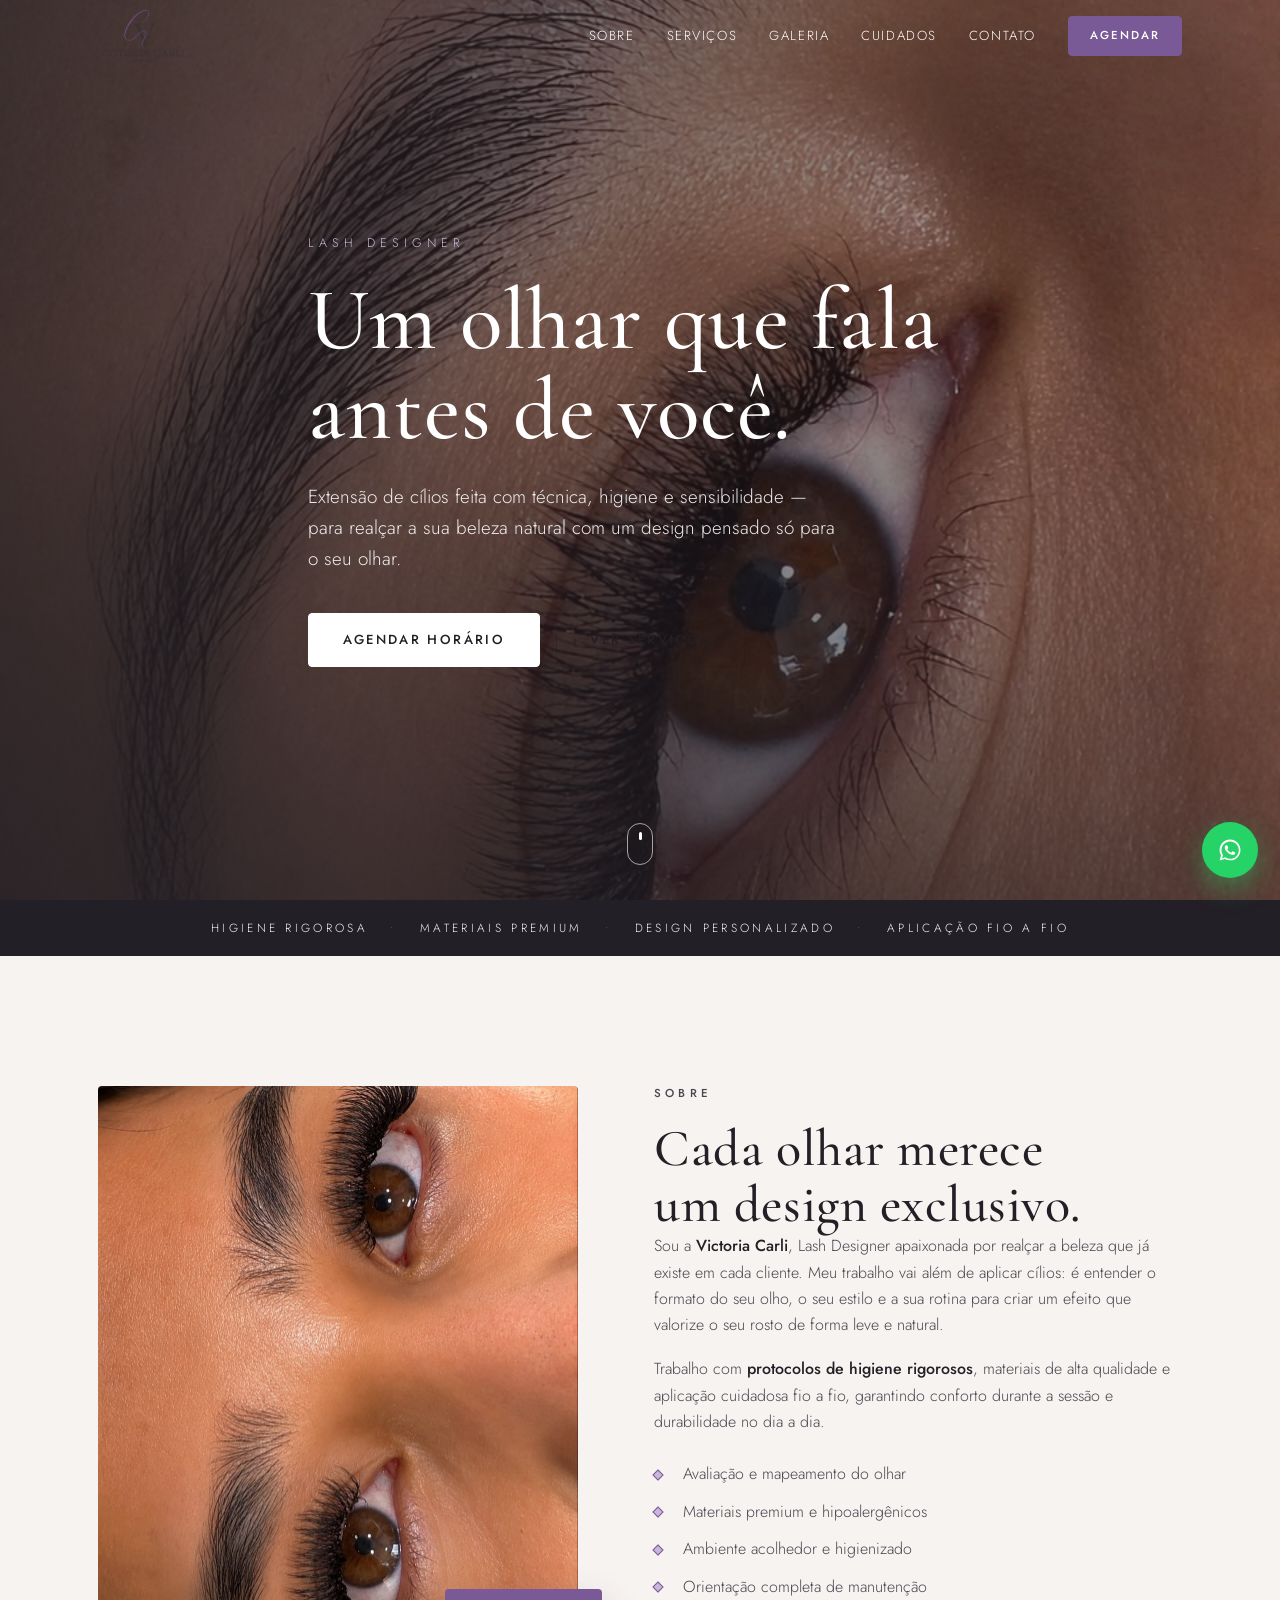
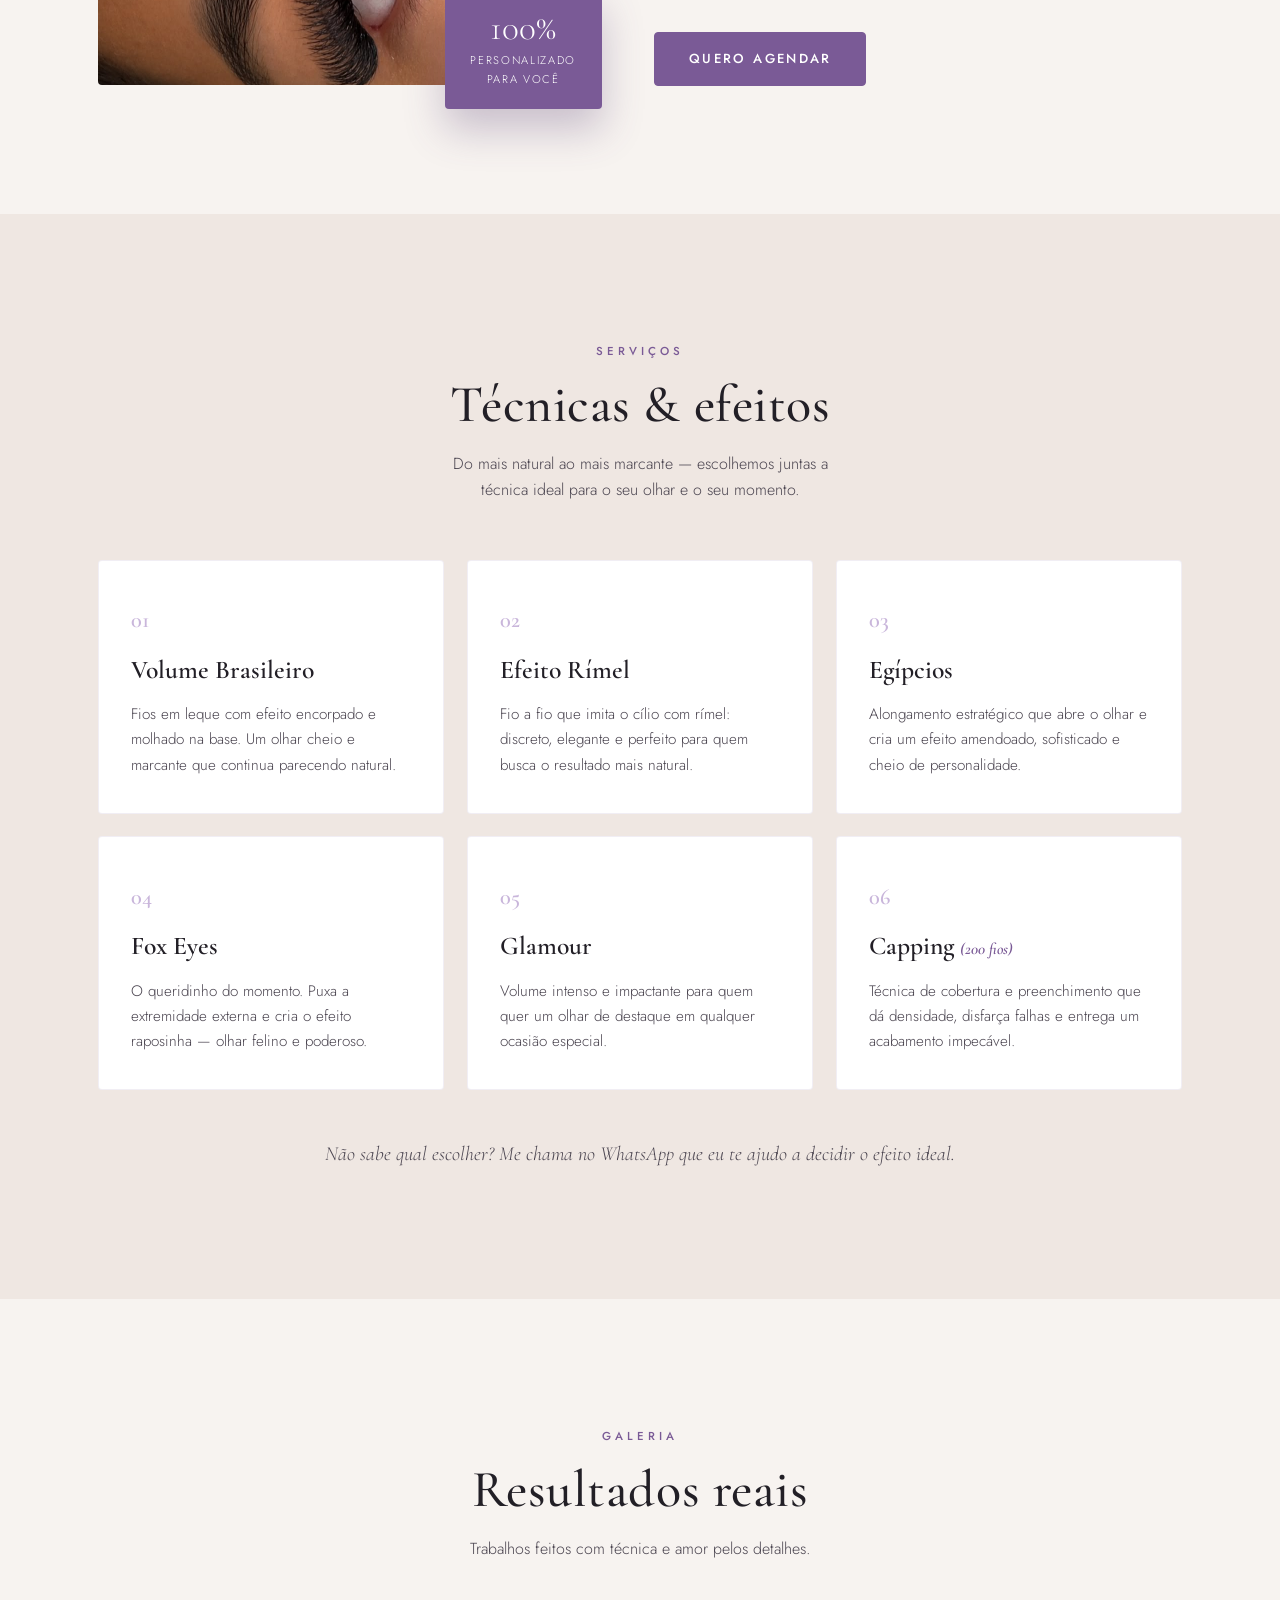
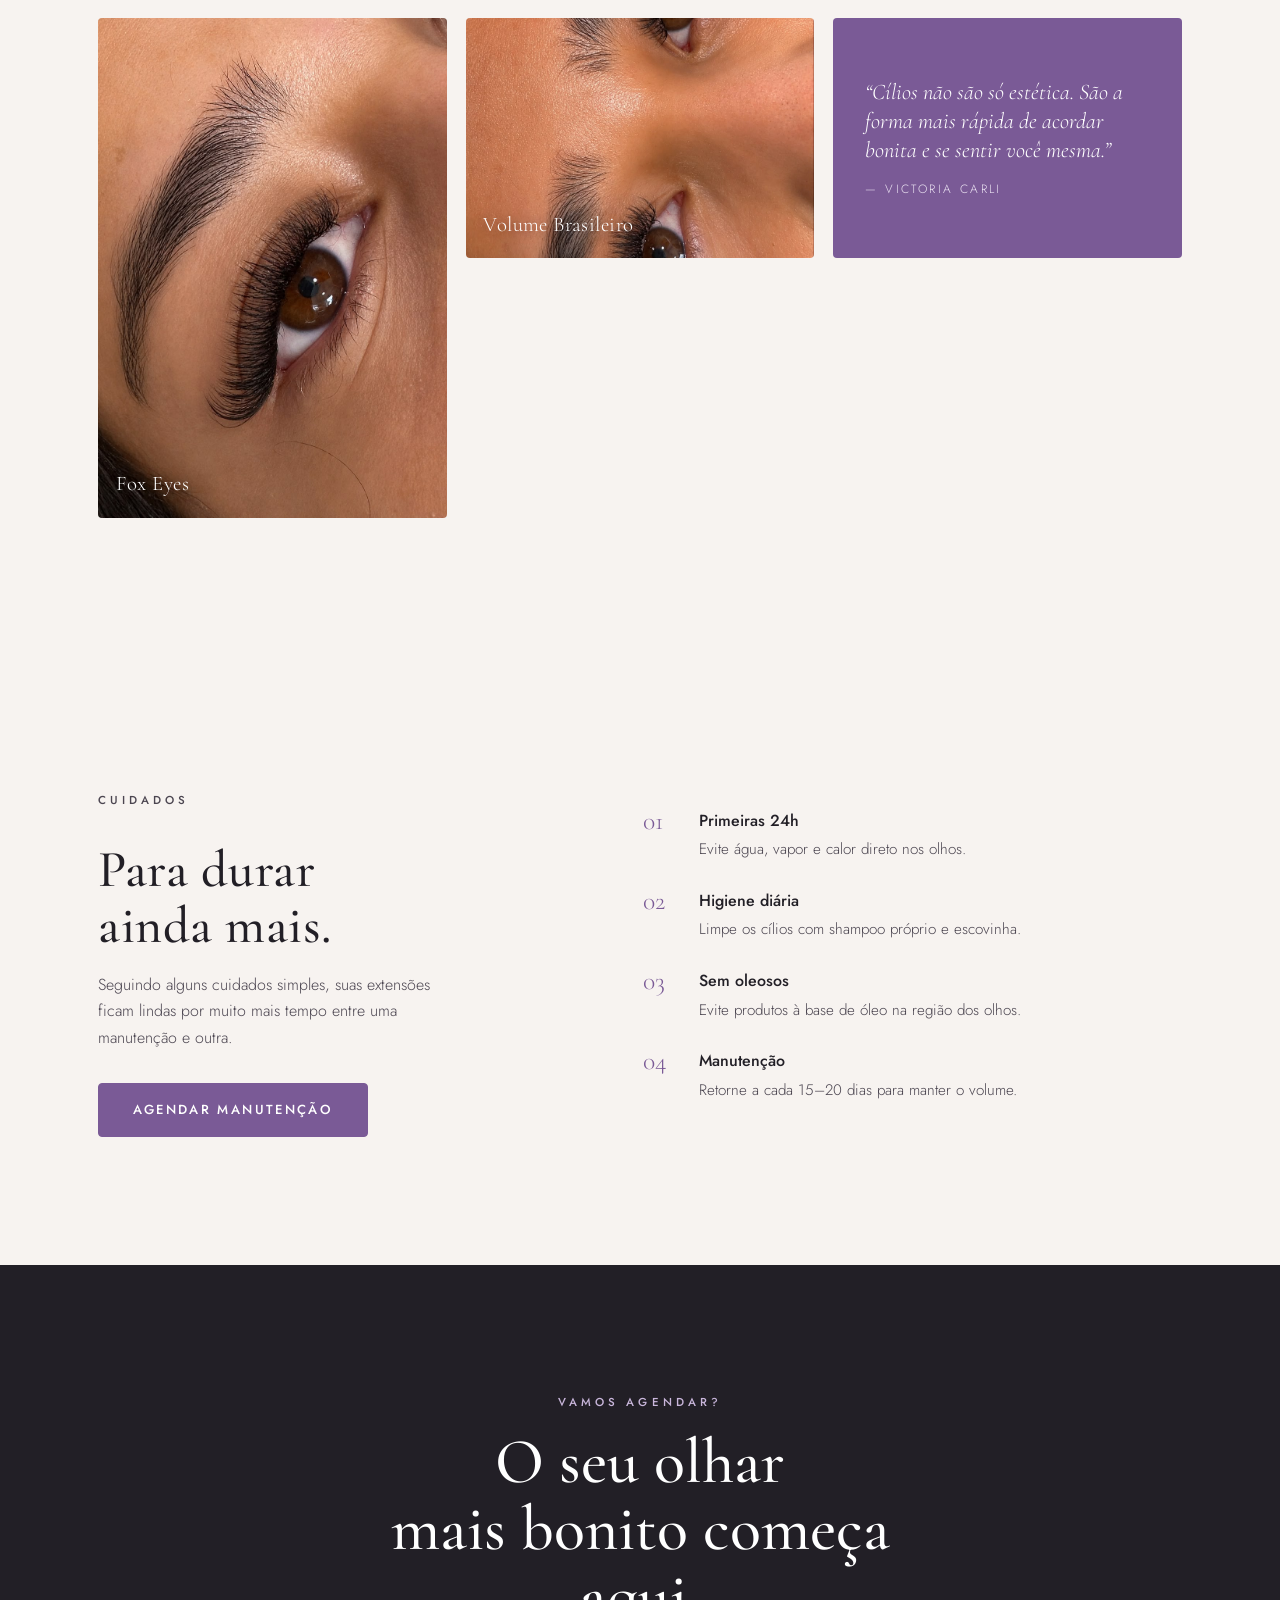
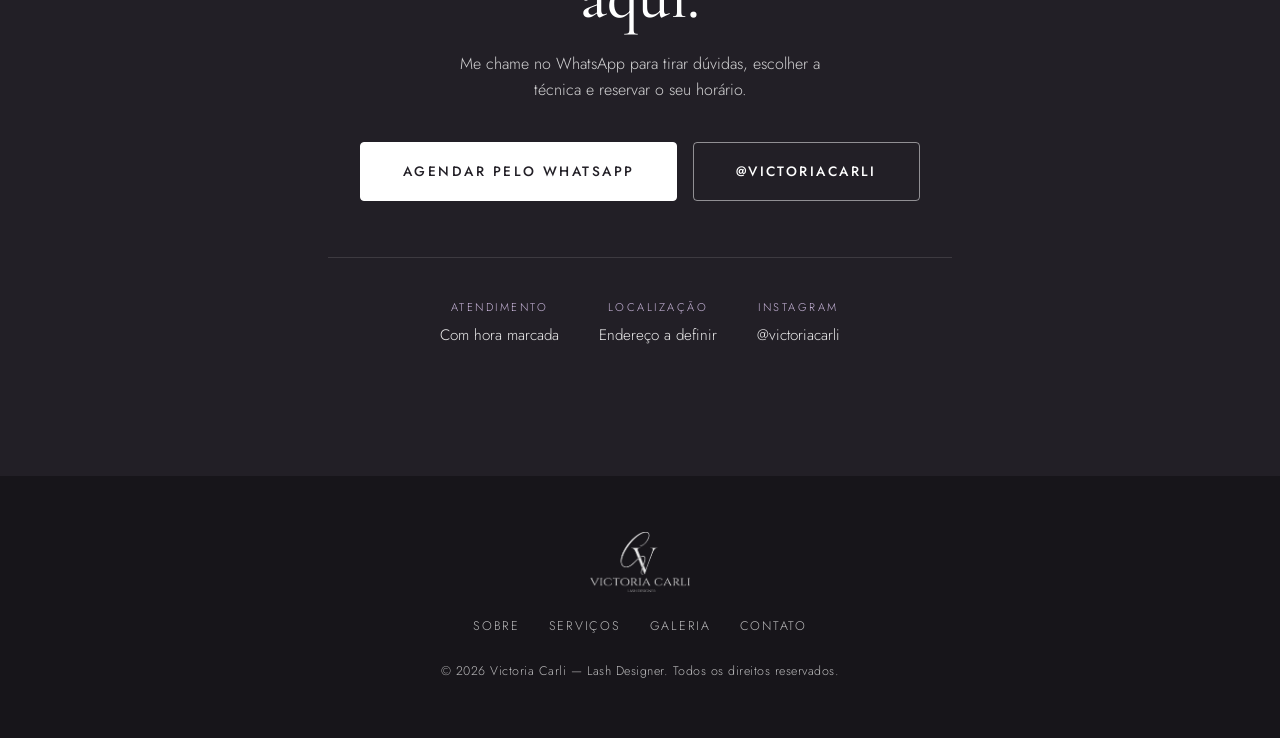
==== index.html @ a8cece6f "Adiciona número real do WhatsApp (41 99607-5073) nos CTAs Co-Authored-By: Claude Opus 4.8 <noreply@a" ====
<!DOCTYPE html>
<html lang="pt-BR">
<head>
  <meta charset="UTF-8" />
  <meta name="viewport" content="width=device-width, initial-scale=1.0" />
  <title>Victoria Carli — Lash Designer | Extensão de Cílios</title>
  <meta name="description" content="Victoria Carli — Lash Designer. Extensão de cílios com técnica, higiene e olhar sob medida: Volume Brasileiro, Efeito Rímel, Egípcios, Fox Eyes, Glamour e Capping. Agende pelo WhatsApp." />
  <meta name="theme-color" content="#221F26" />

  <!-- Open Graph -->
  <meta property="og:title" content="Victoria Carli — Lash Designer" />
  <meta property="og:description" content="Extensão de cílios com técnica e olhar sob medida. Agende seu horário." />
  <meta property="og:type" content="website" />
  <meta property="og:image" content="assets/lash-fox.jpeg" />

  <link rel="icon" type="image/png" href="assets/logo.png" />

  <!-- Fonts -->
  <link rel="preconnect" href="https://fonts.googleapis.com" />
  <link rel="preconnect" href="https://fonts.gstatic.com" crossorigin />
  <link href="https://fonts.googleapis.com/css2?family=Cormorant+Garamond:ital,wght@0,400;0,500;0,600;1,400&family=Jost:wght@300;400;500;600&display=swap" rel="stylesheet" />

  <link rel="stylesheet" href="styles.css" />
</head>
<body>

  <!-- ===== HEADER ===== -->
  <header class="site-header" id="header">
    <div class="container header__inner">
      <a href="#inicio" class="header__brand" aria-label="Victoria Carli — início">
        <img src="assets/logo.png" alt="Victoria Carli Lash Designer" class="header__logo" />
      </a>

      <nav class="nav" id="nav" aria-label="Menu principal">
        <a href="#sobre" class="nav__link">Sobre</a>
        <a href="#servicos" class="nav__link">Serviços</a>
        <a href="#galeria" class="nav__link">Galeria</a>
        <a href="#cuidados" class="nav__link">Cuidados</a>
        <a href="#contato" class="nav__link">Contato</a>
        <a href="#contato" class="btn btn--sm nav__cta">Agendar</a>
      </nav>

      <button class="nav-toggle" id="navToggle" aria-label="Abrir menu" aria-expanded="false" aria-controls="nav">
        <span></span><span></span><span></span>
      </button>
    </div>
  </header>

  <!-- ===== HERO ===== -->
  <section class="hero" id="inicio">
    <div class="hero__media">
      <img src="assets/lash-fox.jpeg" alt="Olhar com extensão de cílios efeito fox eyes" />
    </div>
    <div class="hero__overlay"></div>
    <div class="container hero__content">
      <p class="hero__eyebrow">Lash Designer</p>
      <h1 class="hero__title">Um olhar que fala<br>antes de você.</h1>
      <p class="hero__text">
        Extensão de cílios feita com técnica, higiene e sensibilidade — para realçar
        a sua beleza natural com um design pensado só para o seu olhar.
      </p>
      <div class="hero__actions">
        <a href="#contato" class="btn btn--light">Agendar horário</a>
        <a href="#servicos" class="btn btn--ghost">Ver serviços</a>
      </div>
    </div>
    <a href="#sobre" class="hero__scroll" aria-label="Rolar para baixo">
      <span></span>
    </a>
  </section>

  <!-- ===== FAIXA / SELOS ===== -->
  <div class="marquee-band">
    <div class="container marquee-band__inner">
      <span>Higiene rigorosa</span>
      <span class="dot">•</span>
      <span>Materiais premium</span>
      <span class="dot">•</span>
      <span>Design personalizado</span>
      <span class="dot">•</span>
      <span>Aplicação fio a fio</span>
    </div>
  </div>

  <!-- ===== SOBRE ===== -->
  <section class="section about" id="sobre">
    <div class="container about__grid">
      <div class="about__media reveal">
        <img src="assets/lash-brasileiro.jpeg" alt="Extensão de cílios volume brasileiro" />
        <div class="about__media-badge">
          <span class="about__media-badge-num">100%</span>
          <span class="about__media-badge-txt">personalizado<br>para você</span>
        </div>
      </div>
      <div class="about__text reveal">
        <p class="eyebrow">Sobre</p>
        <h2 class="section-title">Cada olhar merece<br>um design exclusivo.</h2>
        <p>
          Sou a <strong>Victoria Carli</strong>, Lash Designer apaixonada por realçar a beleza
          que já existe em cada cliente. Meu trabalho vai além de aplicar cílios: é entender o
          formato do seu olho, o seu estilo e a sua rotina para criar um efeito que valorize
          o seu rosto de forma leve e natural.
        </p>
        <p>
          Trabalho com <strong>protocolos de higiene rigorosos</strong>, materiais de alta
          qualidade e aplicação cuidadosa fio a fio, garantindo conforto durante a sessão e
          durabilidade no dia a dia.
        </p>
        <ul class="about__list">
          <li>Avaliação e mapeamento do olhar</li>
          <li>Materiais premium e hipoalergênicos</li>
          <li>Ambiente acolhedor e higienizado</li>
          <li>Orientação completa de manutenção</li>
        </ul>
        <a href="#contato" class="btn">Quero agendar</a>
      </div>
    </div>
  </section>

  <!-- ===== SERVIÇOS ===== -->
  <section class="section services" id="servicos">
    <div class="container">
      <div class="section-head reveal">
        <p class="eyebrow">Serviços</p>
        <h2 class="section-title">Técnicas & efeitos</h2>
        <p class="section-sub">
          Do mais natural ao mais marcante — escolhemos juntas a técnica ideal para o seu olhar
          e o seu momento.
        </p>
      </div>

      <div class="services__grid">
        <article class="service-card reveal">
          <span class="service-card__index">01</span>
          <h3>Volume Brasileiro</h3>
          <p>Fios em leque com efeito encorpado e molhado na base. Um olhar cheio e marcante que continua parecendo natural.</p>
        </article>

        <article class="service-card reveal">
          <span class="service-card__index">02</span>
          <h3>Efeito Rímel</h3>
          <p>Fio a fio que imita o cílio com rímel: discreto, elegante e perfeito para quem busca o resultado mais natural.</p>
        </article>

        <article class="service-card reveal">
          <span class="service-card__index">03</span>
          <h3>Egípcios</h3>
          <p>Alongamento estratégico que abre o olhar e cria um efeito amendoado, sofisticado e cheio de personalidade.</p>
        </article>

        <article class="service-card reveal">
          <span class="service-card__index">04</span>
          <h3>Fox Eyes</h3>
          <p>O queridinho do momento. Puxa a extremidade externa e cria o efeito raposinha — olhar felino e poderoso.</p>
        </article>

        <article class="service-card reveal">
          <span class="service-card__index">05</span>
          <h3>Glamour</h3>
          <p>Volume intenso e impactante para quem quer um olhar de destaque em qualquer ocasião especial.</p>
        </article>

        <article class="service-card reveal">
          <span class="service-card__index">06</span>
          <h3>Capping <em>(200 fios)</em></h3>
          <p>Técnica de cobertura e preenchimento que dá densidade, disfarça falhas e entrega um acabamento impecável.</p>
        </article>
      </div>

      <p class="services__note reveal">
        Não sabe qual escolher? Me chama no WhatsApp que eu te ajudo a decidir o efeito ideal.
      </p>
    </div>
  </section>

  <!-- ===== GALERIA ===== -->
  <section class="section gallery" id="galeria">
    <div class="container">
      <div class="section-head reveal">
        <p class="eyebrow">Galeria</p>
        <h2 class="section-title">Resultados reais</h2>
        <p class="section-sub">Trabalhos feitos com técnica e amor pelos detalhes.</p>
      </div>

      <div class="gallery__grid">
        <figure class="gallery__item gallery__item--tall reveal">
          <img src="assets/lash-fox.jpeg" alt="Extensão de cílios efeito fox eyes" loading="lazy" />
          <figcaption>Fox Eyes</figcaption>
        </figure>
        <figure class="gallery__item reveal">
          <img src="assets/lash-brasileiro.jpeg" alt="Extensão de cílios volume brasileiro" loading="lazy" />
          <figcaption>Volume Brasileiro</figcaption>
        </figure>
        <figure class="gallery__item gallery__item--quote reveal">
          <blockquote>
            <p>“Cílios não são só estética. São a forma mais rápida de acordar bonita e se sentir você mesma.”</p>
            <cite>— Victoria Carli</cite>
          </blockquote>
        </figure>
      </div>
    </div>
  </section>

  <!-- ===== CUIDADOS ===== -->
  <section class="section care" id="cuidados">
    <div class="container care__grid">
      <div class="care__text reveal">
        <p class="eyebrow">Cuidados</p>
        <h2 class="section-title">Para durar<br>ainda mais.</h2>
        <p>Seguindo alguns cuidados simples, suas extensões ficam lindas por muito mais tempo entre uma manutenção e outra.</p>
        <a href="#contato" class="btn">Agendar manutenção</a>
      </div>
      <ul class="care__list reveal">
        <li><span>01</span><div><strong>Primeiras 24h</strong><p>Evite água, vapor e calor direto nos olhos.</p></div></li>
        <li><span>02</span><div><strong>Higiene diária</strong><p>Limpe os cílios com shampoo próprio e escovinha.</p></div></li>
        <li><span>03</span><div><strong>Sem oleosos</strong><p>Evite produtos à base de óleo na região dos olhos.</p></div></li>
        <li><span>04</span><div><strong>Manutenção</strong><p>Retorne a cada 15–20 dias para manter o volume.</p></div></li>
      </ul>
    </div>
  </section>

  <!-- ===== CTA / CONTATO ===== -->
  <section class="section cta" id="contato">
    <div class="container cta__inner reveal">
      <p class="eyebrow eyebrow--light">Vamos agendar?</p>
      <h2 class="cta__title">O seu olhar<br>mais bonito começa aqui.</h2>
      <p class="cta__text">
        Me chame no WhatsApp para tirar dúvidas, escolher a técnica e reservar o seu horário.
      </p>

      <div class="cta__actions">
        <!-- WhatsApp: 41 99607-5073 -->
        <a href="https://wa.me/5541996075073?text=Ol%C3%A1%20Victoria!%20Gostaria%20de%20agendar%20um%20hor%C3%A1rio%20de%20cílios." class="btn btn--light btn--lg" target="_blank" rel="noopener">
          Agendar pelo WhatsApp
        </a>
        <!-- TODO: substituir pelo @ real do Instagram -->
        <a href="https://instagram.com/victoriacarli" class="btn btn--ghost-light btn--lg" target="_blank" rel="noopener">
          @victoriacarli
        </a>
      </div>

      <div class="cta__info">
        <div><span>Atendimento</span><p>Com hora marcada</p></div>
        <div><span>Localização</span><p>Endereço a definir</p></div>
        <div><span>Instagram</span><p>@victoriacarli</p></div>
      </div>
    </div>
  </section>

  <!-- ===== FOOTER ===== -->
  <footer class="footer">
    <div class="container footer__inner">
      <img src="assets/logo.png" alt="Victoria Carli Lash Designer" class="footer__logo" />
      <nav class="footer__nav" aria-label="Rodapé">
        <a href="#sobre">Sobre</a>
        <a href="#servicos">Serviços</a>
        <a href="#galeria">Galeria</a>
        <a href="#contato">Contato</a>
      </nav>
      <p class="footer__copy">© <span id="year"></span> Victoria Carli — Lash Designer. Todos os direitos reservados.</p>
    </div>
  </footer>

  <!-- ===== WHATSAPP FLUTUANTE ===== -->
  <!-- WhatsApp: 41 99607-5073 -->
  <a href="https://wa.me/5541996075073?text=Ol%C3%A1%20Victoria!%20Gostaria%20de%20agendar%20um%20hor%C3%A1rio%20de%20cílios." class="wa-float" target="_blank" rel="noopener" aria-label="Falar no WhatsApp">
    <svg viewBox="0 0 32 32" width="26" height="26" aria-hidden="true" fill="currentColor">
      <path d="M16.04 3.2c-7.1 0-12.86 5.76-12.86 12.86 0 2.27.6 4.48 1.73 6.43L3.2 28.8l6.5-1.7a12.8 12.8 0 0 0 6.33 1.62h.01c7.1 0 12.86-5.76 12.86-12.86S23.14 3.2 16.04 3.2Zm0 23.5h-.01a10.6 10.6 0 0 1-5.4-1.48l-.39-.23-3.86 1.01 1.03-3.76-.25-.4a10.6 10.6 0 0 1-1.63-5.65c0-5.87 4.78-10.65 10.66-10.65 2.85 0 5.52 1.11 7.53 3.12a10.57 10.57 0 0 1 3.12 7.54c0 5.87-4.78 10.65-10.66 10.65Zm5.84-7.98c-.32-.16-1.9-.94-2.19-1.05-.29-.11-.5-.16-.72.16-.21.32-.82 1.05-1.01 1.26-.19.21-.37.24-.69.08-.32-.16-1.35-.5-2.57-1.59-.95-.85-1.59-1.89-1.78-2.21-.19-.32-.02-.5.14-.66.14-.14.32-.37.48-.56.16-.19.21-.32.32-.53.11-.21.05-.4-.03-.56-.08-.16-.72-1.74-.99-2.38-.26-.62-.52-.54-.72-.55l-.61-.01c-.21 0-.56.08-.85.4-.29.32-1.11 1.09-1.11 2.66 0 1.57 1.14 3.08 1.3 3.29.16.21 2.25 3.43 5.45 4.81.76.33 1.35.52 1.82.67.76.24 1.46.21 2.01.13.61-.09 1.9-.78 2.17-1.53.27-.75.27-1.4.19-1.53-.08-.13-.29-.21-.61-.37Z"/>
    </svg>
  </a>

  <script src="script.js"></script>
</body>
</html>
---- styles.css ----
/* ===================================================================
   Victoria Carli — Lash Designer
   Paleta e tipografia inspiradas na logo (roxo/lilás + carvão + cream)
   =================================================================== */

:root {
  --cream:       #F7F3F0;
  --cream-2:     #EFE7E2;
  --ink:         #221F26;
  --ink-soft:    #4B4550;
  --purple:      #7A5A96;
  --purple-deep: #5E4478;
  --lilac:       #C9B6DB;
  --lilac-soft:  #EBE2F2;
  --white:       #FFFFFF;

  --font-serif: "Cormorant Garamond", Georgia, "Times New Roman", serif;
  --font-sans:  "Jost", "Segoe UI", system-ui, sans-serif;

  --container: 1180px;
  --radius: 4px;
  --ease: cubic-bezier(0.4, 0, 0.2, 1);
}

/* ---------- Reset ---------- */
*, *::before, *::after { box-sizing: border-box; margin: 0; padding: 0; }
html { scroll-behavior: smooth; -webkit-text-size-adjust: 100%; }
body {
  font-family: var(--font-sans);
  font-weight: 300;
  color: var(--ink);
  background: var(--cream);
  line-height: 1.65;
  overflow-x: hidden;
}
img { max-width: 100%; display: block; }
a { color: inherit; text-decoration: none; }
ul { list-style: none; }

.container {
  width: 100%;
  max-width: var(--container);
  margin: 0 auto;
  padding: 0 clamp(1.25rem, 5vw, 3rem);
}

/* ---------- Tipografia utilitária ---------- */
.eyebrow {
  font-size: 0.72rem;
  letter-spacing: 0.35em;
  text-transform: uppercase;
  color: var(--purple);
  font-weight: 500;
  margin-bottom: 1rem;
}
.eyebrow--light { color: var(--lilac); }

.section-title {
  font-family: var(--font-serif);
  font-weight: 500;
  font-size: clamp(2rem, 5vw, 3.25rem);
  line-height: 1.08;
  letter-spacing: 0.01em;
  color: var(--ink);
}
.section-sub {
  margin-top: 1.1rem;
  max-width: 46ch;
  color: var(--ink-soft);
}

.section { padding: clamp(4.5rem, 10vw, 8rem) 0; }

.section-head { max-width: 640px; margin: 0 auto 3.5rem; text-align: center; }
.section-head .section-sub { margin-left: auto; margin-right: auto; }

/* ---------- Botões ---------- */
.btn {
  display: inline-flex;
  align-items: center;
  justify-content: center;
  gap: 0.5rem;
  font-family: var(--font-sans);
  font-weight: 500;
  font-size: 0.82rem;
  letter-spacing: 0.18em;
  text-transform: uppercase;
  padding: 0.95rem 2.1rem;
  border: 1px solid var(--purple);
  background: var(--purple);
  color: var(--white);
  border-radius: var(--radius);
  cursor: pointer;
  transition: all 0.35s var(--ease);
}
.btn:hover { background: var(--purple-deep); border-color: var(--purple-deep); transform: translateY(-2px); }
.btn--sm { padding: 0.6rem 1.3rem; font-size: 0.72rem; }
.btn--lg { padding: 1.1rem 2.6rem; font-size: 0.85rem; }

.btn--ghost {
  background: transparent;
  color: var(--ink);
  border-color: rgba(34,31,38,0.35);
}
.btn--ghost:hover { background: var(--ink); color: var(--white); border-color: var(--ink); }

.btn--light { background: var(--white); color: var(--ink); border-color: var(--white); }
.btn--light:hover { background: var(--lilac-soft); border-color: var(--lilac-soft); color: var(--purple-deep); }

.btn--ghost-light {
  background: transparent;
  color: var(--white);
  border-color: rgba(255,255,255,0.5);
}
.btn--ghost-light:hover { background: rgba(255,255,255,0.12); border-color: var(--white); }

/* ===================================================================
   HEADER
   =================================================================== */
.site-header {
  position: fixed;
  top: 0; left: 0; right: 0;
  z-index: 100;
  transition: background 0.4s var(--ease), box-shadow 0.4s var(--ease), padding 0.4s var(--ease);
  padding: 0.6rem 0;
}
.site-header.scrolled {
  background: rgba(247,243,240,0.92);
  backdrop-filter: blur(10px);
  box-shadow: 0 1px 0 rgba(34,31,38,0.06);
}
.header__inner { display: flex; align-items: center; justify-content: space-between; }
.header__logo { height: 52px; width: auto; transition: height 0.4s var(--ease); }
.site-header.scrolled .header__logo { height: 44px; }

.nav { display: flex; align-items: center; gap: 2rem; }
.nav__link {
  font-size: 0.82rem;
  letter-spacing: 0.12em;
  text-transform: uppercase;
  color: var(--ink);
  position: relative;
  padding: 0.2rem 0;
  transition: color 0.3s var(--ease);
}
.nav__link::after {
  content: "";
  position: absolute;
  left: 0; bottom: -2px;
  width: 0; height: 1px;
  background: var(--purple);
  transition: width 0.35s var(--ease);
}
.nav__link:hover { color: var(--purple); }
.nav__link:hover::after { width: 100%; }
.nav__cta { color: var(--white); }
.nav__cta:hover { color: var(--white); }

/* Hero claro: header sobre imagem escura */
.site-header:not(.scrolled) .nav__link { color: var(--white); }
.site-header:not(.scrolled) .nav__link:hover { color: var(--lilac); }
.site-header:not(.scrolled) .nav-toggle span { background: var(--white); }

.nav-toggle {
  display: none;
  flex-direction: column;
  gap: 5px;
  background: none; border: none;
  cursor: pointer;
  padding: 6px;
  z-index: 110;
}
.nav-toggle span {
  width: 26px; height: 2px;
  background: var(--ink);
  transition: all 0.3s var(--ease);
}

/* ===================================================================
   HERO
   =================================================================== */
.hero {
  position: relative;
  min-height: 100vh;
  min-height: 100svh;
  display: flex;
  align-items: center;
  color: var(--white);
}
.hero__media { position: absolute; inset: 0; z-index: -2; }
.hero__media img { width: 100%; height: 100%; object-fit: cover; object-position: 60% 40%; }
.hero__overlay {
  position: absolute; inset: 0; z-index: -1;
  background:
    linear-gradient(90deg, rgba(34,31,38,0.78) 0%, rgba(34,31,38,0.45) 45%, rgba(34,31,38,0.15) 100%),
    linear-gradient(180deg, rgba(34,31,38,0.35) 0%, rgba(34,31,38,0.1) 40%, rgba(34,31,38,0.55) 100%);
}
.hero__content { position: relative; padding-top: 6rem; padding-bottom: 6rem; max-width: 760px; }
.hero__eyebrow {
  font-size: 0.78rem;
  letter-spacing: 0.4em;
  text-transform: uppercase;
  color: var(--lilac);
  margin-bottom: 1.4rem;
}
.hero__title {
  font-family: var(--font-serif);
  font-weight: 500;
  font-size: clamp(2.8rem, 8vw, 5.5rem);
  line-height: 1.02;
  letter-spacing: 0.01em;
  margin-bottom: 1.6rem;
}
.hero__text {
  font-size: clamp(1rem, 2vw, 1.18rem);
  font-weight: 300;
  max-width: 48ch;
  color: rgba(255,255,255,0.9);
  margin-bottom: 2.4rem;
}
.hero__actions { display: flex; flex-wrap: wrap; gap: 1rem; }

.hero__scroll {
  position: absolute;
  bottom: 2.2rem; left: 50%;
  transform: translateX(-50%);
  width: 26px; height: 42px;
  border: 1px solid rgba(255,255,255,0.6);
  border-radius: 14px;
}
.hero__scroll span {
  position: absolute;
  top: 8px; left: 50%;
  width: 3px; height: 8px;
  margin-left: -1.5px;
  background: var(--white);
  border-radius: 2px;
  animation: scrolldot 1.8s var(--ease) infinite;
}
@keyframes scrolldot { 0% { opacity: 0; transform: translateY(0); } 40% { opacity: 1; } 100% { opacity: 0; transform: translateY(14px); } }

/* ===================================================================
   FAIXA / MARQUEE
   =================================================================== */
.marquee-band { background: var(--ink); color: var(--cream); padding: 1.15rem 0; }
.marquee-band__inner {
  display: flex;
  align-items: center;
  justify-content: center;
  gap: 1.4rem;
  flex-wrap: wrap;
  font-size: 0.74rem;
  letter-spacing: 0.28em;
  text-transform: uppercase;
  text-align: center;
}
.marquee-band .dot { color: var(--purple); }

/* ===================================================================
   SOBRE
   =================================================================== */
.about__grid {
  display: grid;
  grid-template-columns: 1fr 1.1fr;
  gap: clamp(2rem, 6vw, 5rem);
  align-items: center;
}
.about__media { position: relative; }
.about__media img {
  width: 100%;
  aspect-ratio: 4 / 5;
  object-fit: cover;
  border-radius: var(--radius);
}
.about__media-badge {
  position: absolute;
  bottom: -1.5rem; right: -1.5rem;
  background: var(--purple);
  color: var(--white);
  padding: 1.3rem 1.6rem;
  border-radius: var(--radius);
  text-align: center;
  box-shadow: 0 20px 40px rgba(94,68,120,0.3);
}
.about__media-badge-num { display: block; font-family: var(--font-serif); font-size: 2.2rem; line-height: 1; }
.about__media-badge-txt { display: block; font-size: 0.7rem; letter-spacing: 0.15em; text-transform: uppercase; margin-top: 0.4rem; }

.about__text p { color: var(--ink-soft); margin-bottom: 1.1rem; }
.about__text strong { color: var(--ink); font-weight: 500; }
.about__list { margin: 1.6rem 0 2rem; display: grid; gap: 0.7rem; }
.about__list li {
  position: relative;
  padding-left: 1.8rem;
  color: var(--ink-soft);
}
.about__list li::before {
  content: "";
  position: absolute;
  left: 0; top: 0.6em;
  width: 8px; height: 8px;
  background: var(--lilac);
  border: 1px solid var(--purple);
  transform: rotate(45deg);
}

/* ===================================================================
   SERVIÇOS
   =================================================================== */
.services { background: var(--cream-2); }
.services__grid {
  display: grid;
  grid-template-columns: repeat(3, 1fr);
  gap: 1.4rem;
}
.service-card {
  background: var(--white);
  padding: 2.6rem 2rem 2.2rem;
  border-radius: var(--radius);
  border: 1px solid rgba(122,90,150,0.1);
  transition: transform 0.4s var(--ease), box-shadow 0.4s var(--ease), border-color 0.4s var(--ease);
  position: relative;
  overflow: hidden;
}
.service-card::before {
  content: "";
  position: absolute;
  top: 0; left: 0;
  width: 100%; height: 3px;
  background: linear-gradient(90deg, var(--purple), var(--lilac));
  transform: scaleX(0);
  transform-origin: left;
  transition: transform 0.4s var(--ease);
}
.service-card:hover { transform: translateY(-6px); box-shadow: 0 24px 50px rgba(94,68,120,0.14); border-color: transparent; }
.service-card:hover::before { transform: scaleX(1); }
.service-card__index {
  font-family: var(--font-serif);
  font-size: 1.4rem;
  color: var(--lilac);
  font-weight: 600;
}
.service-card h3 {
  font-family: var(--font-serif);
  font-weight: 600;
  font-size: 1.6rem;
  margin: 0.6rem 0 0.7rem;
  color: var(--ink);
}
.service-card h3 em { font-size: 1rem; font-style: italic; color: var(--purple); }
.service-card p { color: var(--ink-soft); font-size: 0.95rem; }

.services__note {
  text-align: center;
  margin-top: 3rem;
  color: var(--ink-soft);
  font-style: italic;
  font-family: var(--font-serif);
  font-size: 1.25rem;
}

/* ===================================================================
   GALERIA
   =================================================================== */
.gallery__grid {
  display: grid;
  grid-template-columns: repeat(3, 1fr);
  grid-auto-rows: 240px;
  gap: 1.2rem;
}
.gallery__item {
  position: relative;
  overflow: hidden;
  border-radius: var(--radius);
  grid-row: span 1;
}
.gallery__item--tall { grid-row: span 2; }
.gallery__item img { width: 100%; height: 100%; object-fit: cover; transition: transform 0.7s var(--ease); }
.gallery__item:hover img { transform: scale(1.06); }
.gallery__item figcaption {
  position: absolute;
  left: 1.1rem; bottom: 1rem;
  color: var(--white);
  font-family: var(--font-serif);
  font-size: 1.3rem;
  letter-spacing: 0.02em;
  text-shadow: 0 2px 12px rgba(0,0,0,0.5);
}
.gallery__item--quote {
  background: var(--purple);
  display: flex;
  align-items: center;
  padding: 2rem;
}
.gallery__item--quote blockquote p {
  font-family: var(--font-serif);
  font-style: italic;
  color: var(--white);
  font-size: 1.4rem;
  line-height: 1.3;
}
.gallery__item--quote cite {
  display: block;
  margin-top: 1rem;
  font-family: var(--font-sans);
  font-style: normal;
  font-size: 0.75rem;
  letter-spacing: 0.2em;
  text-transform: uppercase;
  color: var(--lilac-soft);
}

/* ===================================================================
   CUIDADOS
   =================================================================== */
.care__grid {
  display: grid;
  grid-template-columns: 1fr 1.15fr;
  gap: clamp(2rem, 6vw, 5rem);
  align-items: center;
}
.care__text p { color: var(--ink-soft); margin: 1.1rem 0 2rem; max-width: 40ch; }
.care__list { display: grid; gap: 1.6rem; }
.care__list li { display: flex; gap: 1.3rem; align-items: flex-start; }
.care__list span {
  font-family: var(--font-serif);
  font-size: 1.6rem;
  color: var(--purple);
  line-height: 1;
  min-width: 2.2rem;
}
.care__list strong { display: block; font-weight: 500; margin-bottom: 0.2rem; }
.care__list p { color: var(--ink-soft); font-size: 0.95rem; margin: 0; }

/* ===================================================================
   CTA / CONTATO
   =================================================================== */
.cta { background: var(--ink); color: var(--white); text-align: center; }
.cta__inner { max-width: 720px; margin: 0 auto; }
.cta__title {
  font-family: var(--font-serif);
  font-weight: 500;
  font-size: clamp(2.2rem, 6vw, 4rem);
  line-height: 1.05;
  margin-bottom: 1.3rem;
}
.cta__text { color: rgba(255,255,255,0.8); max-width: 44ch; margin: 0 auto 2.4rem; }
.cta__actions { display: flex; flex-wrap: wrap; justify-content: center; gap: 1rem; margin-bottom: 3.5rem; }
.cta__info {
  display: flex;
  flex-wrap: wrap;
  justify-content: center;
  gap: 2.5rem;
  padding-top: 2.5rem;
  border-top: 1px solid rgba(255,255,255,0.12);
}
.cta__info span { display: block; font-size: 0.7rem; letter-spacing: 0.22em; text-transform: uppercase; color: var(--lilac); margin-bottom: 0.4rem; }
.cta__info p { color: rgba(255,255,255,0.9); font-size: 0.95rem; }

/* ===================================================================
   FOOTER
   =================================================================== */
.footer { background: #17151a; color: rgba(255,255,255,0.7); padding: 3.5rem 0; }
.footer__inner { display: flex; flex-direction: column; align-items: center; gap: 1.5rem; text-align: center; }
.footer__logo { height: 60px; width: auto; filter: brightness(0) invert(1); opacity: 0.9; }
.footer__nav { display: flex; flex-wrap: wrap; gap: 1.8rem; }
.footer__nav a { font-size: 0.78rem; letter-spacing: 0.14em; text-transform: uppercase; transition: color 0.3s var(--ease); }
.footer__nav a:hover { color: var(--lilac); }
.footer__copy { font-size: 0.78rem; letter-spacing: 0.04em; }

/* ===================================================================
   WHATSAPP FLUTUANTE
   =================================================================== */
.wa-float {
  position: fixed;
  right: 1.4rem; bottom: 1.4rem;
  z-index: 90;
  width: 56px; height: 56px;
  display: flex; align-items: center; justify-content: center;
  background: #25D366;
  color: var(--white);
  border-radius: 50%;
  box-shadow: 0 10px 26px rgba(37,211,102,0.4);
  transition: transform 0.3s var(--ease), box-shadow 0.3s var(--ease);
  animation: wapulse 2.6s ease-in-out infinite;
}
.wa-float:hover { transform: scale(1.08); box-shadow: 0 14px 32px rgba(37,211,102,0.5); }
@keyframes wapulse {
  0%, 100% { box-shadow: 0 10px 26px rgba(37,211,102,0.4), 0 0 0 0 rgba(37,211,102,0.4); }
  50% { box-shadow: 0 10px 26px rgba(37,211,102,0.4), 0 0 0 12px rgba(37,211,102,0); }
}

/* ===================================================================
   REVEAL ON SCROLL
   =================================================================== */
.reveal { opacity: 0; transform: translateY(28px); transition: opacity 0.7s var(--ease), transform 0.7s var(--ease); }
.reveal.is-visible { opacity: 1; transform: none; }

/* ===================================================================
   RESPONSIVO
   =================================================================== */
@media (max-width: 960px) {
  .about__grid, .care__grid { grid-template-columns: 1fr; }
  .care__text { order: -1; }
  .about__media { max-width: 460px; }
  .services__grid { grid-template-columns: repeat(2, 1fr); }
  .gallery__grid { grid-auto-rows: 220px; }
}

@media (max-width: 760px) {
  .nav {
    position: fixed;
    inset: 0 0 0 auto;
    width: min(78vw, 320px);
    flex-direction: column;
    align-items: flex-start;
    justify-content: center;
    gap: 1.8rem;
    background: var(--cream);
    padding: 2rem 2.4rem;
    transform: translateX(100%);
    transition: transform 0.4s var(--ease);
    box-shadow: -20px 0 60px rgba(0,0,0,0.15);
  }
  .nav.open { transform: translateX(0); }
  .site-header:not(.scrolled) .nav .nav__link,
  .nav .nav__link { color: var(--ink); font-size: 1rem; }
  .site-header:not(.scrolled) .nav .nav__link:hover,
  .nav .nav__link:hover { color: var(--purple); }
  .nav__cta { color: var(--white); }
  .nav-toggle { display: flex; }
  .nav-open .nav-toggle span:nth-child(1) { transform: translateY(7px) rotate(45deg); }
  .nav-open .nav-toggle span:nth-child(2) { opacity: 0; }
  .nav-open .nav-toggle span:nth-child(3) { transform: translateY(-7px) rotate(-45deg); }
  .nav-open .site-header .nav-toggle span { background: var(--ink); }

  .about__media-badge { right: 1rem; bottom: -1rem; padding: 1rem 1.2rem; }
  .services__grid { grid-template-columns: 1fr; }
  .gallery__grid { grid-template-columns: 1fr 1fr; }
  .gallery__item--quote { grid-column: span 2; }
  .cta__info { gap: 1.8rem 2.5rem; }
}

@media (max-width: 480px) {
  .hero__actions { flex-direction: column; }
  .hero__actions .btn { width: 100%; }
  .gallery__grid { grid-template-columns: 1fr; grid-auto-rows: 300px; }
  .gallery__item--quote { grid-column: span 1; }
}

@media (prefers-reduced-motion: reduce) {
  * { animation: none !important; scroll-behavior: auto; }
  .reveal { opacity: 1; transform: none; transition: none; }
}
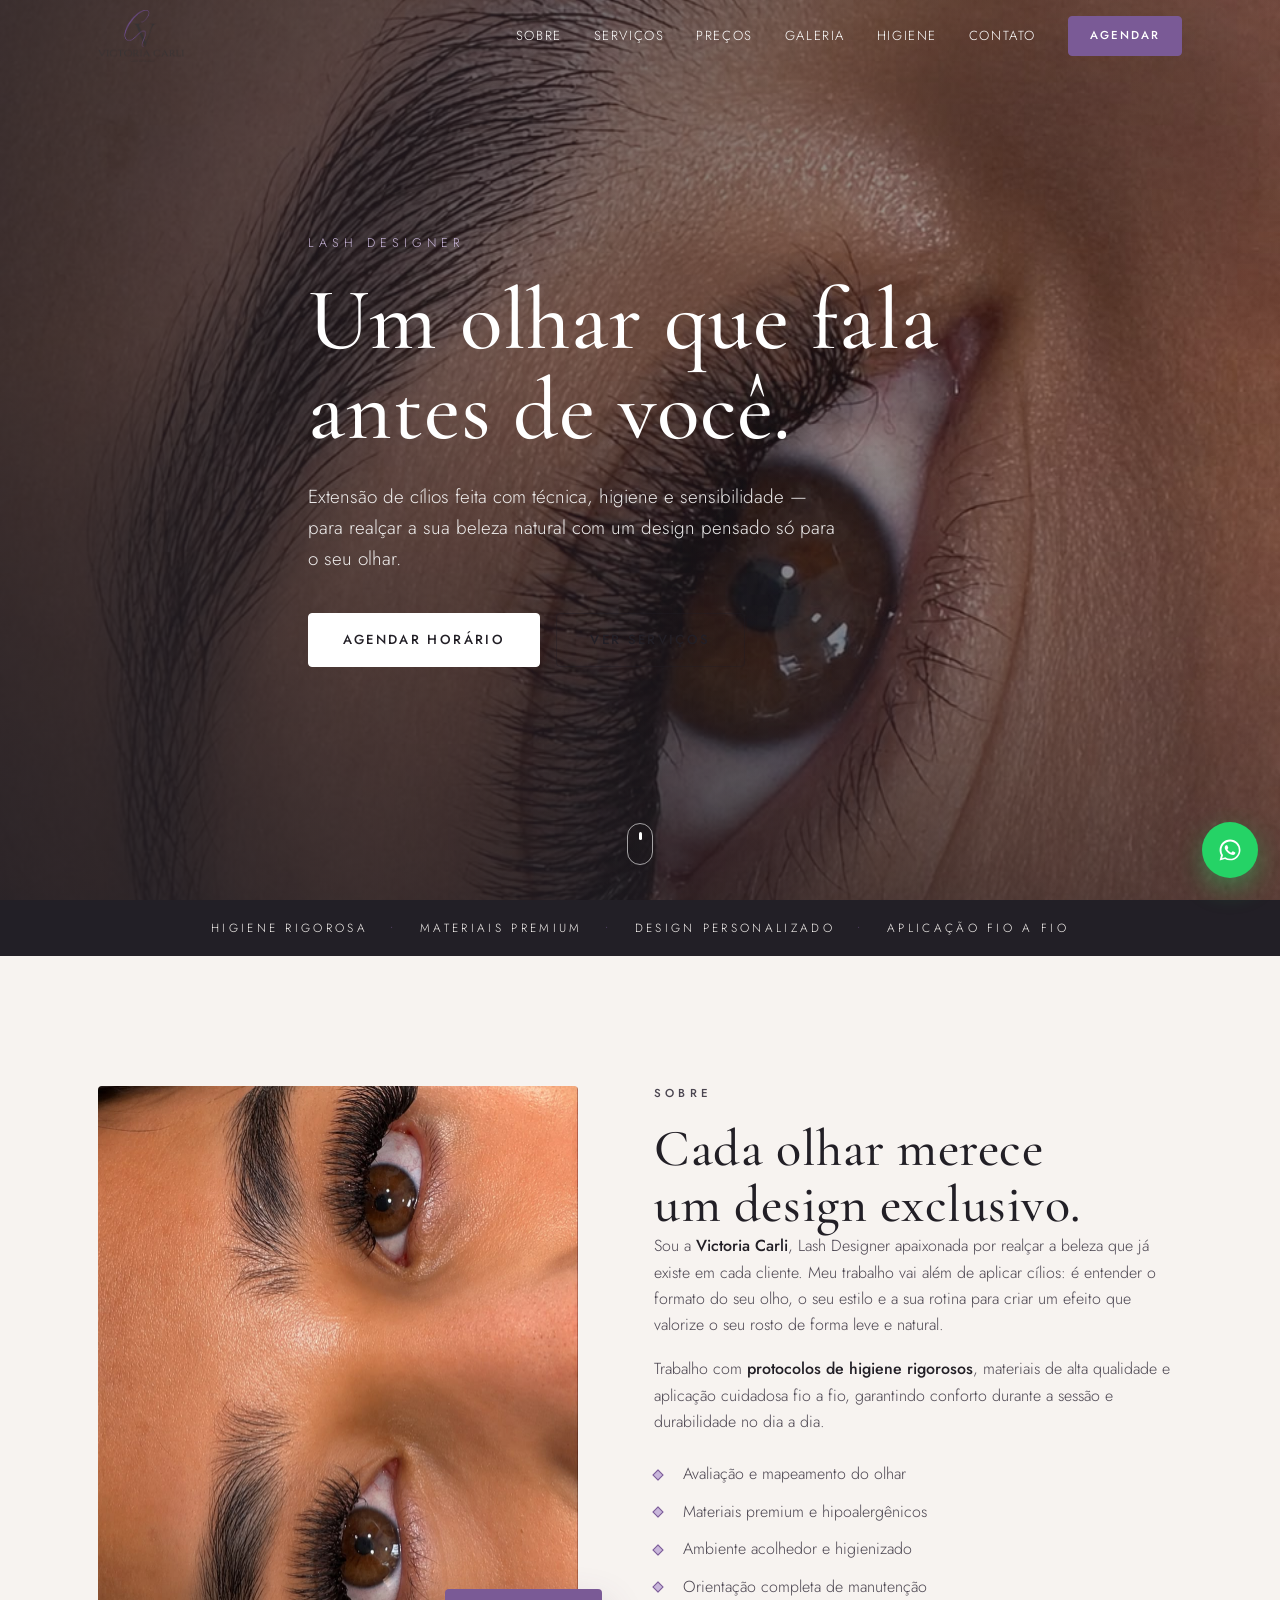
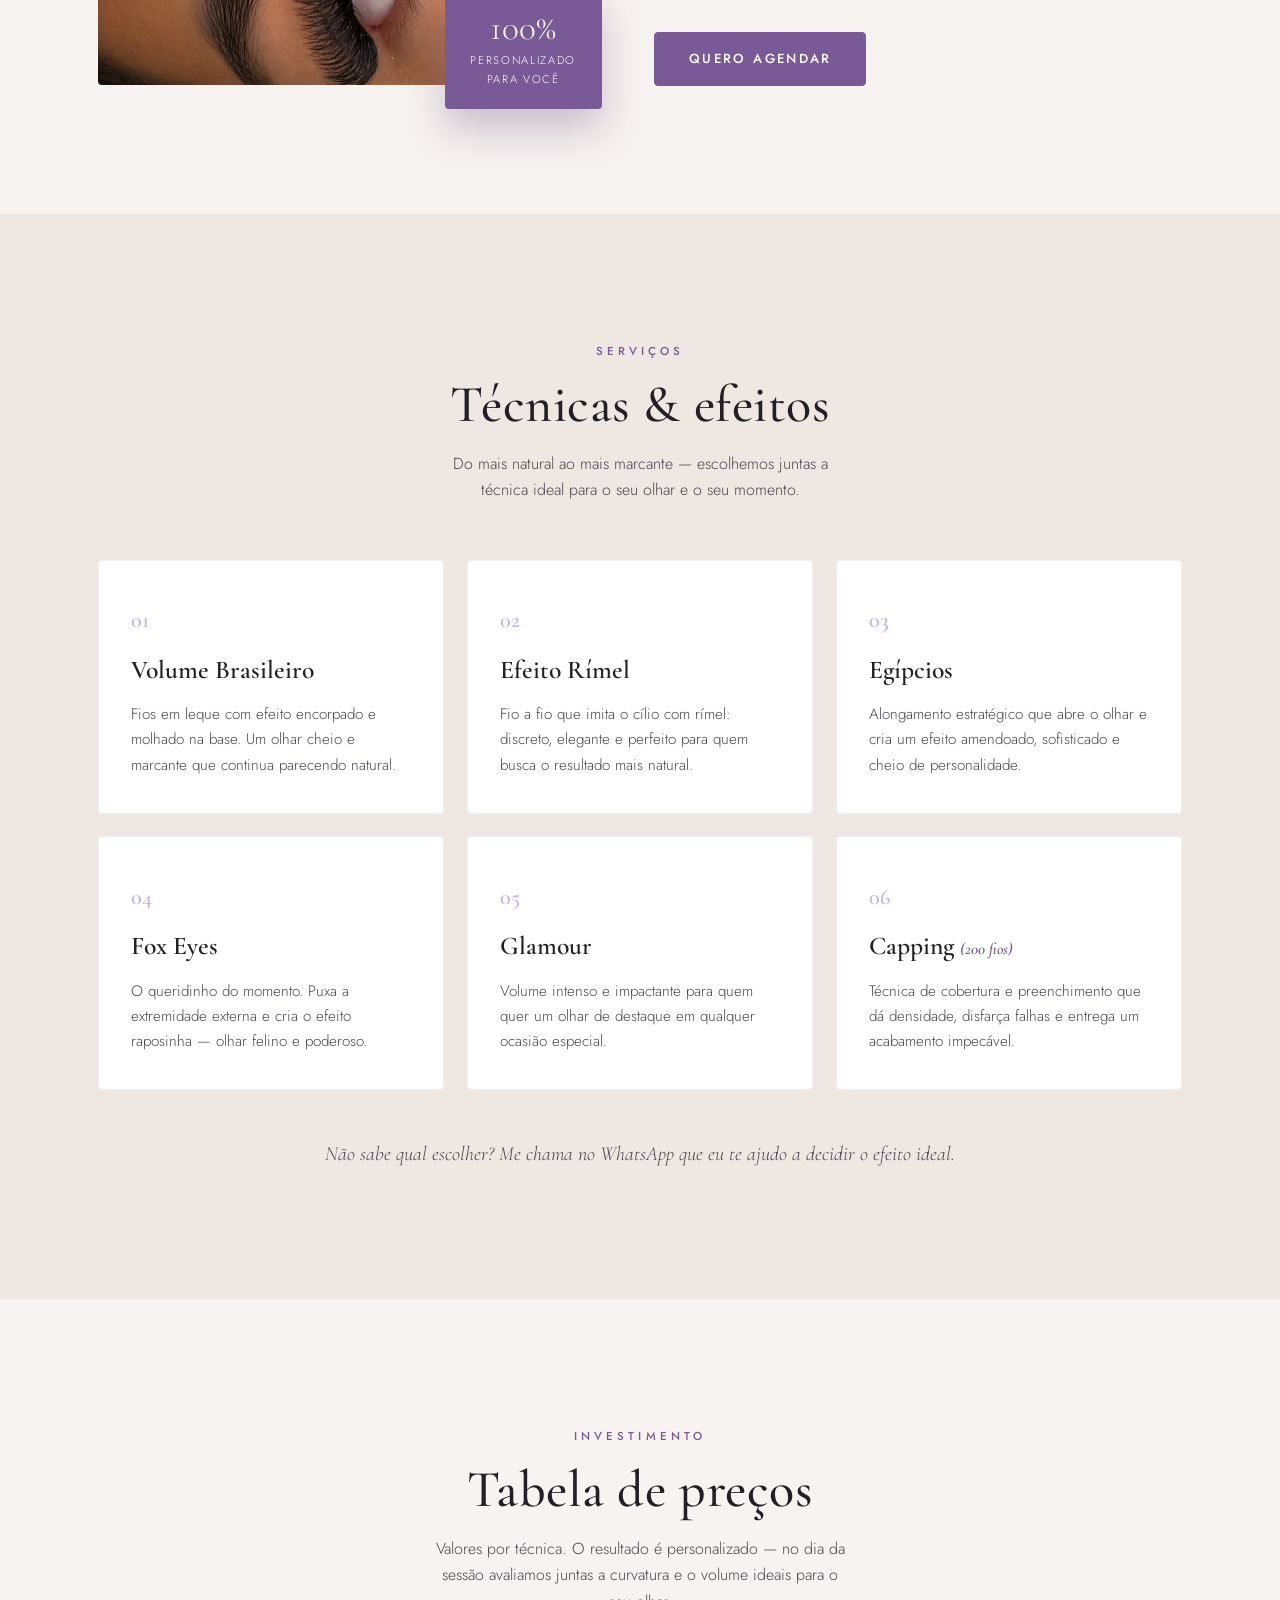
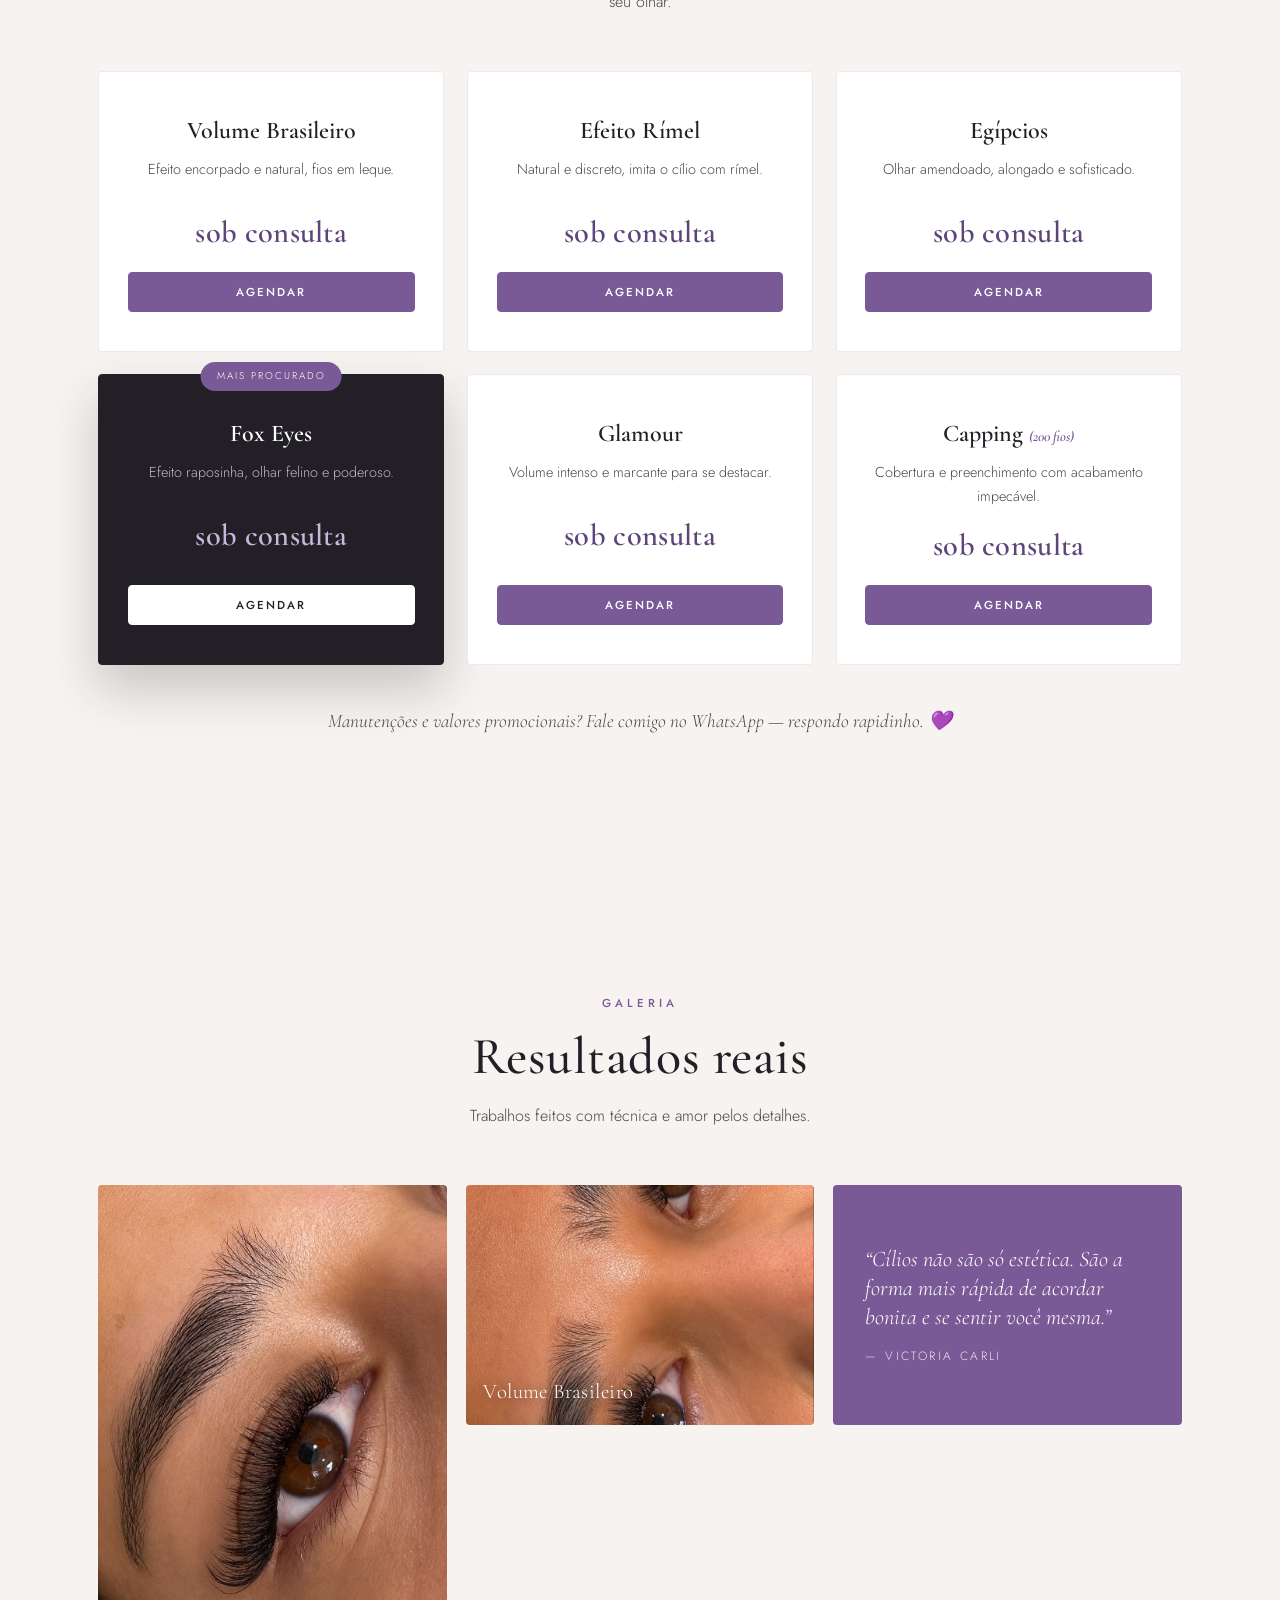
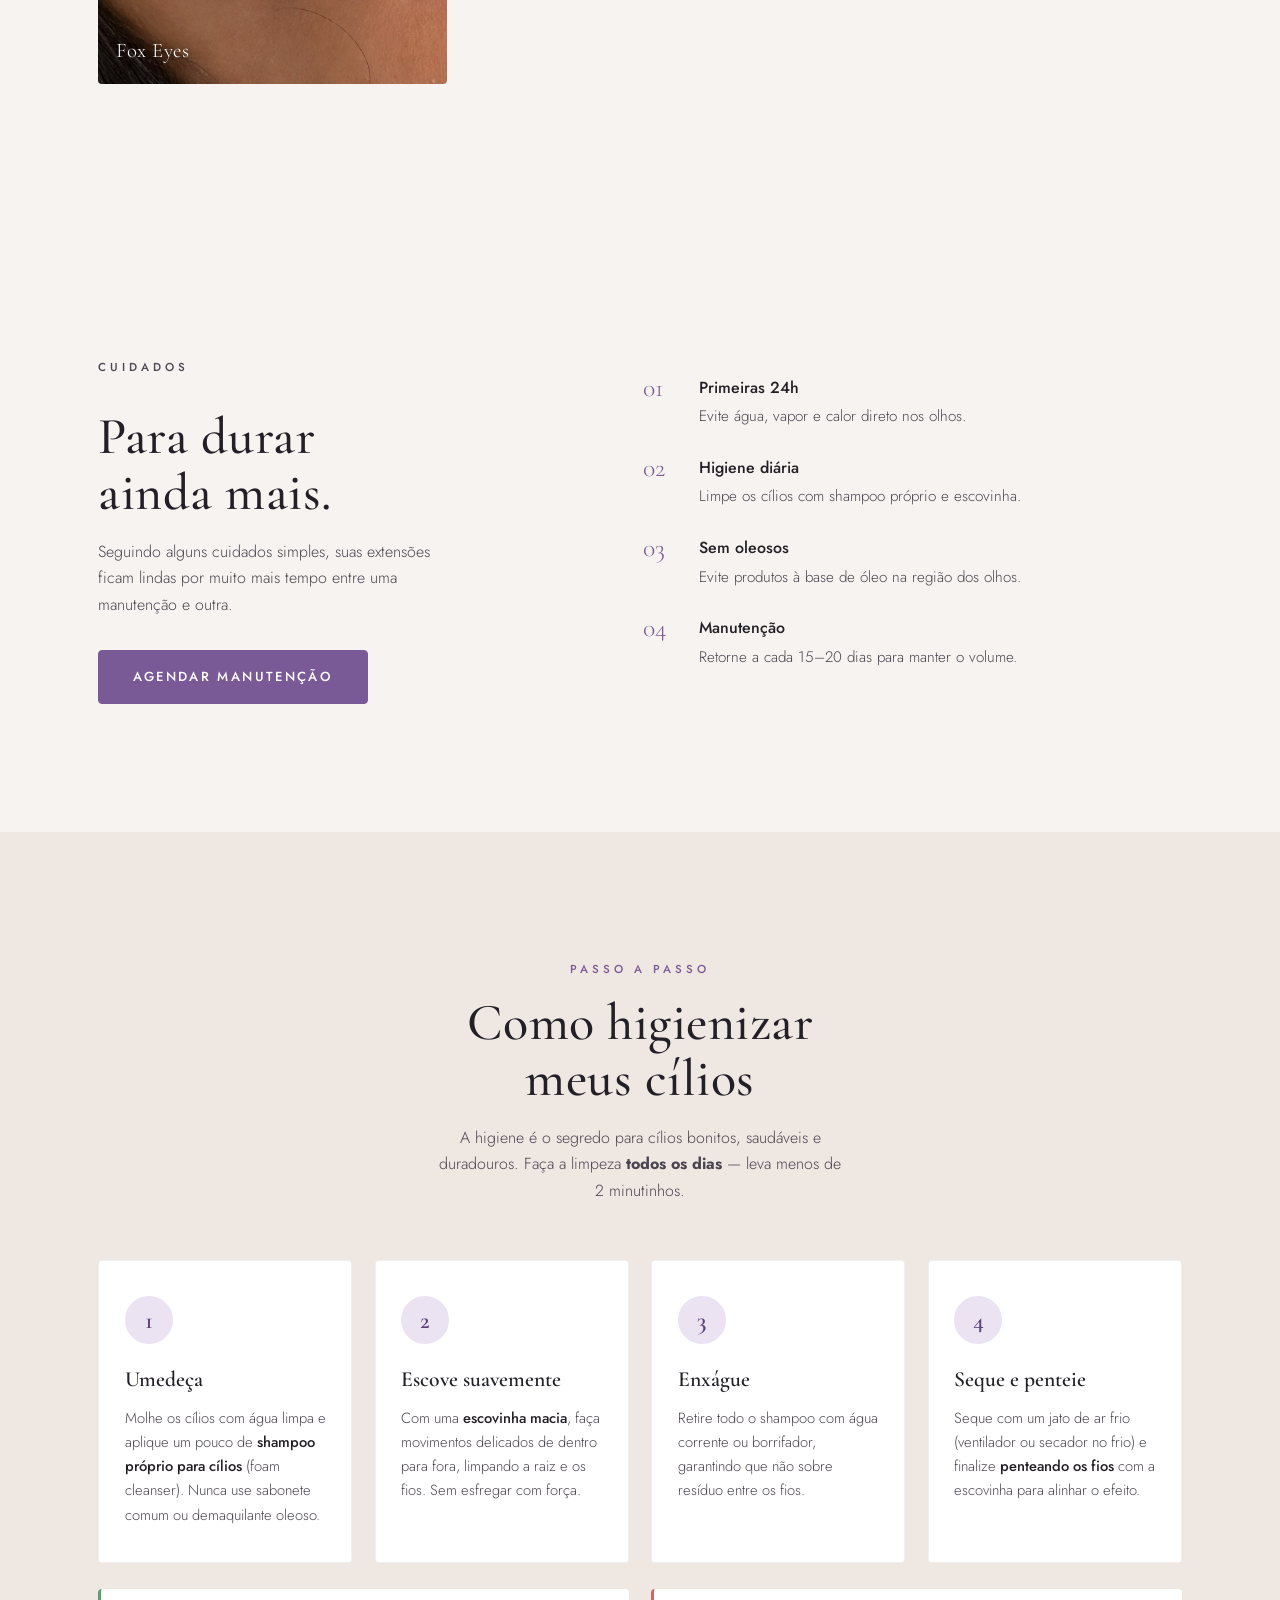
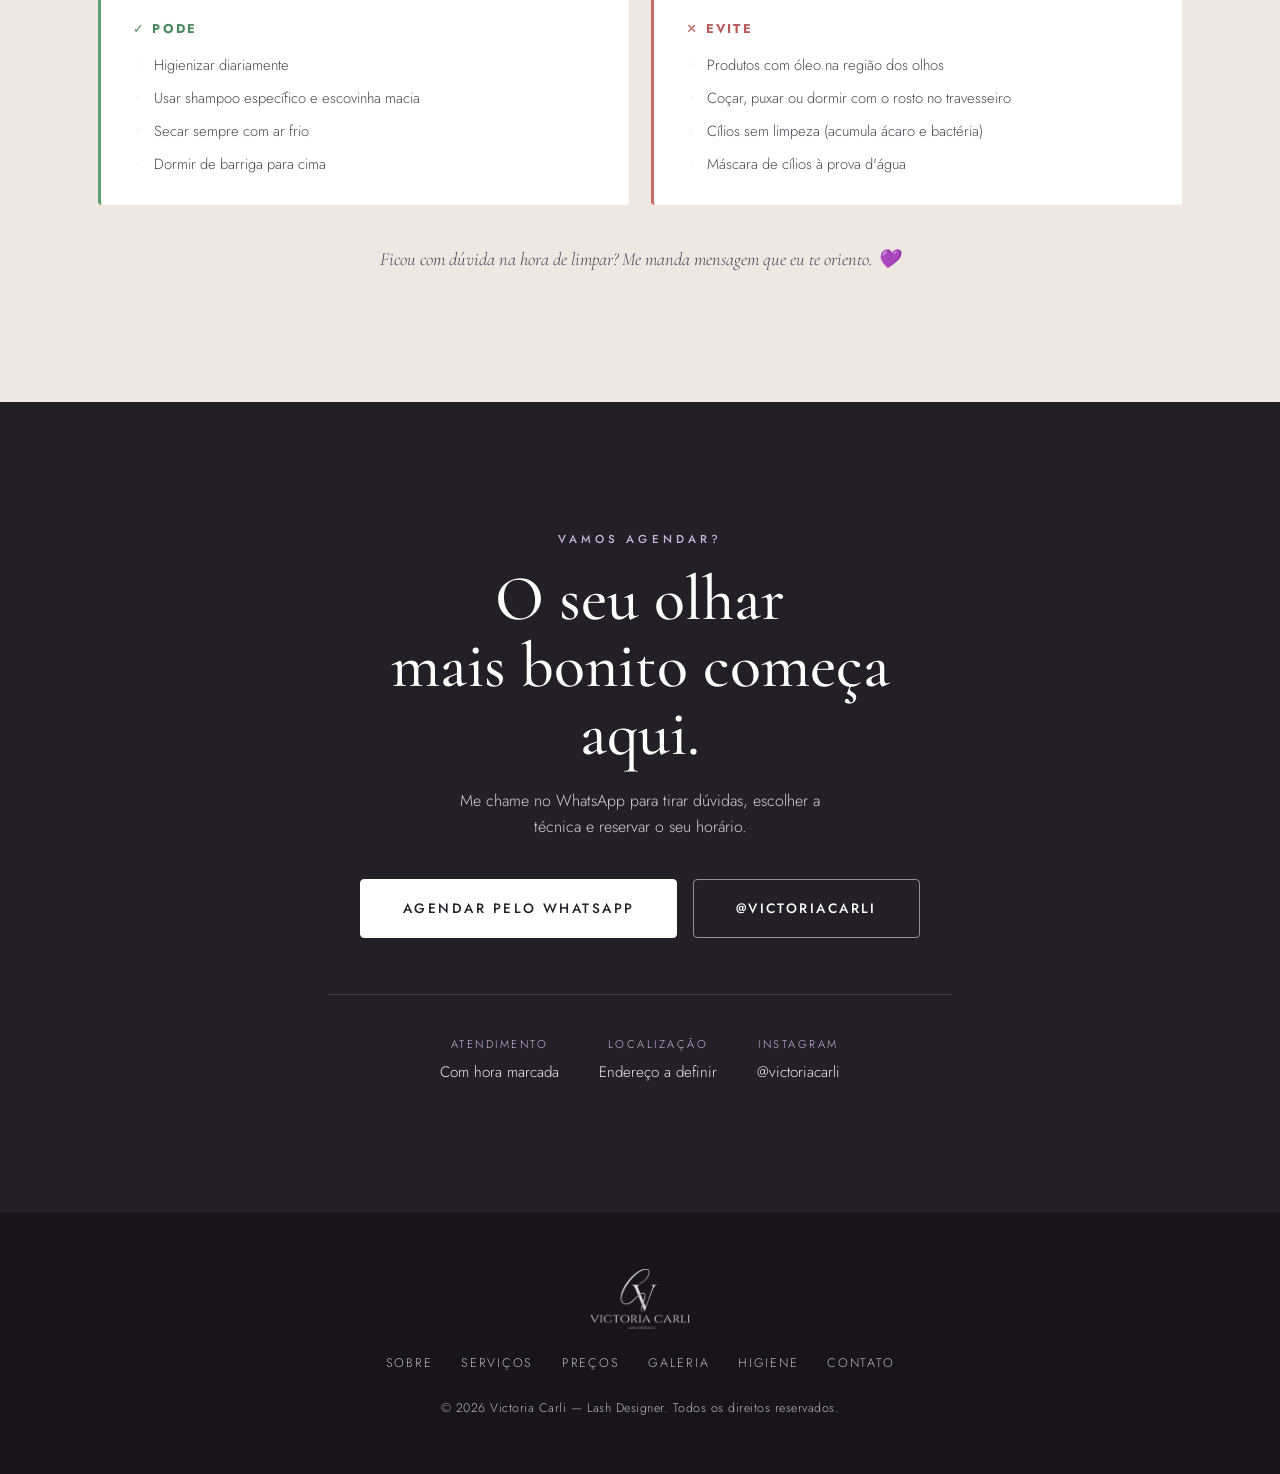
==== commit c3e74102: "Adiciona tabela de precos, secao de higiene e melhorias de mobile - Nova secao Precos com 6 cards pa" ====
--- a/index.html
+++ b/index.html
@@ -34,8 +34,9 @@
       <nav class="nav" id="nav" aria-label="Menu principal">
         <a href="#sobre" class="nav__link">Sobre</a>
         <a href="#servicos" class="nav__link">Serviços</a>
+        <a href="#precos" class="nav__link">Preços</a>
         <a href="#galeria" class="nav__link">Galeria</a>
-        <a href="#cuidados" class="nav__link">Cuidados</a>
+        <a href="#higiene" class="nav__link">Higiene</a>
         <a href="#contato" class="nav__link">Contato</a>
         <a href="#contato" class="btn btn--sm nav__cta">Agendar</a>
       </nav>
@@ -173,6 +174,69 @@
     </div>
   </section>
 
+  <!-- ===== PREÇOS ===== -->
+  <section class="section pricing" id="precos">
+    <div class="container">
+      <div class="section-head reveal">
+        <p class="eyebrow">Investimento</p>
+        <h2 class="section-title">Tabela de preços</h2>
+        <p class="section-sub">
+          Valores por técnica. O resultado é personalizado — no dia da sessão avaliamos
+          juntas a curvatura e o volume ideais para o seu olhar.
+        </p>
+      </div>
+
+      <div class="pricing__grid">
+        <article class="price-card reveal">
+          <h3 class="price-card__name">Volume Brasileiro</h3>
+          <p class="price-card__desc">Efeito encorpado e natural, fios em leque.</p>
+          <p class="price-card__value" data-price>sob consulta</p>
+          <a href="https://wa.me/5541996075073?text=Ol%C3%A1%20Victoria!%20Quero%20agendar%20o%20Volume%20Brasileiro." class="btn btn--sm price-card__btn" target="_blank" rel="noopener">Agendar</a>
+        </article>
+
+        <article class="price-card reveal">
+          <h3 class="price-card__name">Efeito Rímel</h3>
+          <p class="price-card__desc">Natural e discreto, imita o cílio com rímel.</p>
+          <p class="price-card__value" data-price>sob consulta</p>
+          <a href="https://wa.me/5541996075073?text=Ol%C3%A1%20Victoria!%20Quero%20agendar%20o%20Efeito%20R%C3%ADmel." class="btn btn--sm price-card__btn" target="_blank" rel="noopener">Agendar</a>
+        </article>
+
+        <article class="price-card reveal">
+          <h3 class="price-card__name">Egípcios</h3>
+          <p class="price-card__desc">Olhar amendoado, alongado e sofisticado.</p>
+          <p class="price-card__value" data-price>sob consulta</p>
+          <a href="https://wa.me/5541996075073?text=Ol%C3%A1%20Victoria!%20Quero%20agendar%20os%20C%C3%ADlios%20Eg%C3%ADpcios." class="btn btn--sm price-card__btn" target="_blank" rel="noopener">Agendar</a>
+        </article>
+
+        <article class="price-card price-card--featured reveal">
+          <span class="price-card__tag">Mais procurado</span>
+          <h3 class="price-card__name">Fox Eyes</h3>
+          <p class="price-card__desc">Efeito raposinha, olhar felino e poderoso.</p>
+          <p class="price-card__value" data-price>sob consulta</p>
+          <a href="https://wa.me/5541996075073?text=Ol%C3%A1%20Victoria!%20Quero%20agendar%20o%20Fox%20Eyes." class="btn btn--sm price-card__btn" target="_blank" rel="noopener">Agendar</a>
+        </article>
+
+        <article class="price-card reveal">
+          <h3 class="price-card__name">Glamour</h3>
+          <p class="price-card__desc">Volume intenso e marcante para se destacar.</p>
+          <p class="price-card__value" data-price>sob consulta</p>
+          <a href="https://wa.me/5541996075073?text=Ol%C3%A1%20Victoria!%20Quero%20agendar%20o%20Glamour." class="btn btn--sm price-card__btn" target="_blank" rel="noopener">Agendar</a>
+        </article>
+
+        <article class="price-card reveal">
+          <h3 class="price-card__name">Capping <span>(200 fios)</span></h3>
+          <p class="price-card__desc">Cobertura e preenchimento com acabamento impecável.</p>
+          <p class="price-card__value" data-price>sob consulta</p>
+          <a href="https://wa.me/5541996075073?text=Ol%C3%A1%20Victoria!%20Quero%20agendar%20o%20Capping." class="btn btn--sm price-card__btn" target="_blank" rel="noopener">Agendar</a>
+        </article>
+      </div>
+
+      <p class="pricing__note reveal">
+        Manutenções e valores promocionais? Fale comigo no WhatsApp — respondo rapidinho. 💜
+      </p>
+    </div>
+  </section>
+
   <!-- ===== GALERIA ===== -->
   <section class="section gallery" id="galeria">
     <div class="container">
@@ -219,6 +283,71 @@
     </div>
   </section>
 
+  <!-- ===== HIGIENE ===== -->
+  <section class="section hygiene" id="higiene">
+    <div class="container">
+      <div class="section-head reveal">
+        <p class="eyebrow">Passo a passo</p>
+        <h2 class="section-title">Como higienizar<br>meus cílios</h2>
+        <p class="section-sub">
+          A higiene é o segredo para cílios bonitos, saudáveis e duradouros. Faça a limpeza
+          <strong>todos os dias</strong> — leva menos de 2 minutinhos.
+        </p>
+      </div>
+
+      <div class="hygiene__steps">
+        <article class="hygiene-step reveal">
+          <div class="hygiene-step__num">1</div>
+          <h3>Umedeça</h3>
+          <p>Molhe os cílios com água limpa e aplique um pouco de <strong>shampoo próprio para cílios</strong> (foam cleanser). Nunca use sabonete comum ou demaquilante oleoso.</p>
+        </article>
+
+        <article class="hygiene-step reveal">
+          <div class="hygiene-step__num">2</div>
+          <h3>Escove suavemente</h3>
+          <p>Com uma <strong>escovinha macia</strong>, faça movimentos delicados de dentro para fora, limpando a raiz e os fios. Sem esfregar com força.</p>
+        </article>
+
+        <article class="hygiene-step reveal">
+          <div class="hygiene-step__num">3</div>
+          <h3>Enxágue</h3>
+          <p>Retire todo o shampoo com água corrente ou borrifador, garantindo que não sobre resíduo entre os fios.</p>
+        </article>
+
+        <article class="hygiene-step reveal">
+          <div class="hygiene-step__num">4</div>
+          <h3>Seque e penteie</h3>
+          <p>Seque com um jato de ar frio (ventilador ou secador no frio) e finalize <strong>penteando os fios</strong> com a escovinha para alinhar o efeito.</p>
+        </article>
+      </div>
+
+      <div class="hygiene__tips reveal">
+        <div class="hygiene__tips-col">
+          <h4>✓ Pode</h4>
+          <ul>
+            <li>Higienizar diariamente</li>
+            <li>Usar shampoo específico e escovinha macia</li>
+            <li>Secar sempre com ar frio</li>
+            <li>Dormir de barriga para cima</li>
+          </ul>
+        </div>
+        <div class="hygiene__tips-col hygiene__tips-col--no">
+          <h4>✕ Evite</h4>
+          <ul>
+            <li>Produtos com óleo na região dos olhos</li>
+            <li>Coçar, puxar ou dormir com o rosto no travesseiro</li>
+            <li>Cílios sem limpeza (acumula ácaro e bactéria)</li>
+            <li>Máscara de cílios à prova d'água</li>
+          </ul>
+        </div>
+      </div>
+
+      <p class="hygiene__note reveal">
+        Ficou com dúvida na hora de limpar? Me manda mensagem que eu te oriento. 💜
+      </p>
+    </div>
+  </section>
+
   <!-- ===== CTA / CONTATO ===== -->
   <section class="section cta" id="contato">
     <div class="container cta__inner reveal">
@@ -254,7 +383,9 @@
       <nav class="footer__nav" aria-label="Rodapé">
         <a href="#sobre">Sobre</a>
         <a href="#servicos">Serviços</a>
+        <a href="#precos">Preços</a>
         <a href="#galeria">Galeria</a>
+        <a href="#higiene">Higiene</a>
         <a href="#contato">Contato</a>
       </nav>
       <p class="footer__copy">© <span id="year"></span> Victoria Carli — Lash Designer. Todos os direitos reservados.</p>
--- a/styles.css
+++ b/styles.css
@@ -490,6 +490,142 @@
 }
 
 /* ===================================================================
+   PREÇOS
+   =================================================================== */
+.pricing__grid {
+  display: grid;
+  grid-template-columns: repeat(3, 1fr);
+  gap: 1.4rem;
+}
+.price-card {
+  position: relative;
+  display: flex;
+  flex-direction: column;
+  align-items: center;
+  text-align: center;
+  background: var(--white);
+  border: 1px solid rgba(122,90,150,0.14);
+  border-radius: var(--radius);
+  padding: 2.4rem 1.8rem;
+  transition: transform 0.4s var(--ease), box-shadow 0.4s var(--ease), border-color 0.4s var(--ease);
+}
+.price-card:hover { transform: translateY(-6px); box-shadow: 0 24px 50px rgba(94,68,120,0.14); border-color: var(--lilac); }
+.price-card__name {
+  font-family: var(--font-serif);
+  font-weight: 600;
+  font-size: 1.5rem;
+  color: var(--ink);
+}
+.price-card__name span { font-size: 0.9rem; color: var(--purple); font-style: italic; }
+.price-card__desc { color: var(--ink-soft); font-size: 0.9rem; margin: 0.5rem 0 1.3rem; min-height: 2.6em; }
+.price-card__value {
+  font-family: var(--font-serif);
+  font-size: 1.9rem;
+  font-weight: 600;
+  color: var(--purple-deep);
+  letter-spacing: 0.01em;
+  margin-bottom: 1.4rem;
+  line-height: 1.1;
+}
+.price-card__btn { width: 100%; margin-top: auto; }
+
+.price-card--featured {
+  background: var(--ink);
+  border-color: var(--ink);
+  box-shadow: 0 24px 50px rgba(34,31,38,0.22);
+}
+.price-card--featured .price-card__name { color: var(--white); }
+.price-card--featured .price-card__desc { color: rgba(255,255,255,0.7); }
+.price-card--featured .price-card__value { color: var(--lilac); }
+.price-card--featured .price-card__btn { background: var(--white); color: var(--ink); border-color: var(--white); }
+.price-card--featured .price-card__btn:hover { background: var(--lilac-soft); border-color: var(--lilac-soft); color: var(--purple-deep); }
+.price-card__tag {
+  position: absolute;
+  top: -0.85rem; left: 50%;
+  transform: translateX(-50%);
+  background: var(--purple);
+  color: var(--white);
+  font-size: 0.62rem;
+  letter-spacing: 0.2em;
+  text-transform: uppercase;
+  padding: 0.4rem 1rem;
+  border-radius: 20px;
+  white-space: nowrap;
+}
+.pricing__note {
+  text-align: center;
+  margin-top: 2.6rem;
+  color: var(--ink-soft);
+  font-family: var(--font-serif);
+  font-style: italic;
+  font-size: 1.2rem;
+}
+
+/* ===================================================================
+   HIGIENE
+   =================================================================== */
+.hygiene { background: var(--cream-2); }
+.hygiene__steps {
+  display: grid;
+  grid-template-columns: repeat(4, 1fr);
+  gap: 1.4rem;
+}
+.hygiene-step {
+  background: var(--white);
+  border-radius: var(--radius);
+  padding: 2.2rem 1.6rem;
+  border: 1px solid rgba(122,90,150,0.1);
+}
+.hygiene-step__num {
+  width: 48px; height: 48px;
+  display: flex; align-items: center; justify-content: center;
+  border-radius: 50%;
+  background: var(--lilac-soft);
+  color: var(--purple-deep);
+  font-family: var(--font-serif);
+  font-size: 1.5rem;
+  font-weight: 600;
+  margin-bottom: 1.1rem;
+}
+.hygiene-step h3 { font-family: var(--font-serif); font-weight: 600; font-size: 1.35rem; margin-bottom: 0.5rem; }
+.hygiene-step p { color: var(--ink-soft); font-size: 0.92rem; }
+.hygiene-step strong { color: var(--ink); font-weight: 500; }
+
+.hygiene__tips {
+  display: grid;
+  grid-template-columns: 1fr 1fr;
+  gap: 1.4rem;
+  margin-top: 1.6rem;
+}
+.hygiene__tips-col {
+  background: var(--white);
+  border-radius: var(--radius);
+  padding: 1.8rem 2rem;
+  border-left: 3px solid #5aa06e;
+}
+.hygiene__tips-col--no { border-left-color: #c96a6a; }
+.hygiene__tips-col h4 {
+  font-family: var(--font-sans);
+  font-size: 0.8rem;
+  letter-spacing: 0.18em;
+  text-transform: uppercase;
+  color: #4a8a5e;
+  margin-bottom: 0.9rem;
+}
+.hygiene__tips-col--no h4 { color: #b85a5a; }
+.hygiene__tips-col ul { display: grid; gap: 0.55rem; }
+.hygiene__tips-col li { position: relative; padding-left: 1.3rem; color: var(--ink-soft); font-size: 0.92rem; }
+.hygiene__tips-col li::before { content: "•"; position: absolute; left: 0.2rem; color: var(--lilac); }
+.hygiene__note {
+  text-align: center;
+  margin-top: 2.4rem;
+  color: var(--ink-soft);
+  font-family: var(--font-serif);
+  font-style: italic;
+  font-size: 1.15rem;
+}
+
+/* ===================================================================
    REVEAL ON SCROLL
    =================================================================== */
 .reveal { opacity: 0; transform: translateY(28px); transition: opacity 0.7s var(--ease), transform 0.7s var(--ease); }
@@ -503,6 +639,8 @@
   .care__text { order: -1; }
   .about__media { max-width: 460px; }
   .services__grid { grid-template-columns: repeat(2, 1fr); }
+  .pricing__grid { grid-template-columns: repeat(2, 1fr); }
+  .hygiene__steps { grid-template-columns: repeat(2, 1fr); }
   .gallery__grid { grid-auto-rows: 220px; }
 }
 
@@ -510,11 +648,11 @@
   .nav {
     position: fixed;
     inset: 0 0 0 auto;
-    width: min(78vw, 320px);
+    width: min(80vw, 330px);
     flex-direction: column;
     align-items: flex-start;
     justify-content: center;
-    gap: 1.8rem;
+    gap: 1.6rem;
     background: var(--cream);
     padding: 2rem 2.4rem;
     transform: translateX(100%);
@@ -523,7 +661,7 @@
   }
   .nav.open { transform: translateX(0); }
   .site-header:not(.scrolled) .nav .nav__link,
-  .nav .nav__link { color: var(--ink); font-size: 1rem; }
+  .nav .nav__link { color: var(--ink); font-size: 1.05rem; }
   .site-header:not(.scrolled) .nav .nav__link:hover,
   .nav .nav__link:hover { color: var(--purple); }
   .nav__cta { color: var(--white); }
@@ -533,18 +671,49 @@
   .nav-open .nav-toggle span:nth-child(3) { transform: translateY(-7px) rotate(-45deg); }
   .nav-open .site-header .nav-toggle span { background: var(--ink); }
 
+  /* Overlay escurece o fundo com o menu aberto */
+  body.nav-open::after {
+    content: "";
+    position: fixed; inset: 0;
+    background: rgba(34,31,38,0.4);
+    z-index: 99;
+  }
+
+  .section { padding: clamp(3.5rem, 12vw, 5rem) 0; }
+  .section-head { margin-bottom: 2.6rem; }
+
   .about__media-badge { right: 1rem; bottom: -1rem; padding: 1rem 1.2rem; }
   .services__grid { grid-template-columns: 1fr; }
+  .pricing__grid { grid-template-columns: 1fr; max-width: 420px; margin: 0 auto; }
+  .price-card--featured { order: -1; }
+  .hygiene__tips { grid-template-columns: 1fr; }
   .gallery__grid { grid-template-columns: 1fr 1fr; }
   .gallery__item--quote { grid-column: span 2; }
   .cta__info { gap: 1.8rem 2.5rem; }
+  .cta__info > div { flex: 1 1 40%; }
 }
 
 @media (max-width: 480px) {
-  .hero__actions { flex-direction: column; }
+  .header__logo { height: 44px; }
+  .hero { min-height: 92vh; min-height: 92svh; }
+  .hero__content { padding-top: 5rem; padding-bottom: 5rem; }
+  .hero__actions { flex-direction: column; align-items: stretch; }
   .hero__actions .btn { width: 100%; }
+  .btn { padding: 0.9rem 1.6rem; letter-spacing: 0.12em; }
+  .btn--lg { padding: 1rem 1.8rem; }
+
+  .marquee-band__inner { gap: 0.6rem 1rem; font-size: 0.66rem; letter-spacing: 0.2em; }
+
+  .hygiene__steps { grid-template-columns: 1fr; max-width: 420px; margin: 0 auto; }
   .gallery__grid { grid-template-columns: 1fr; grid-auto-rows: 300px; }
   .gallery__item--quote { grid-column: span 1; }
+  .gallery__item--quote blockquote p { font-size: 1.2rem; }
+
+  .cta__actions { flex-direction: column; align-items: stretch; }
+  .cta__actions .btn { width: 100%; }
+  .cta__info { flex-direction: column; gap: 1.4rem; }
+
+  .wa-float { right: 1rem; bottom: 1rem; width: 52px; height: 52px; }
 }
 
 @media (prefers-reduced-motion: reduce) {
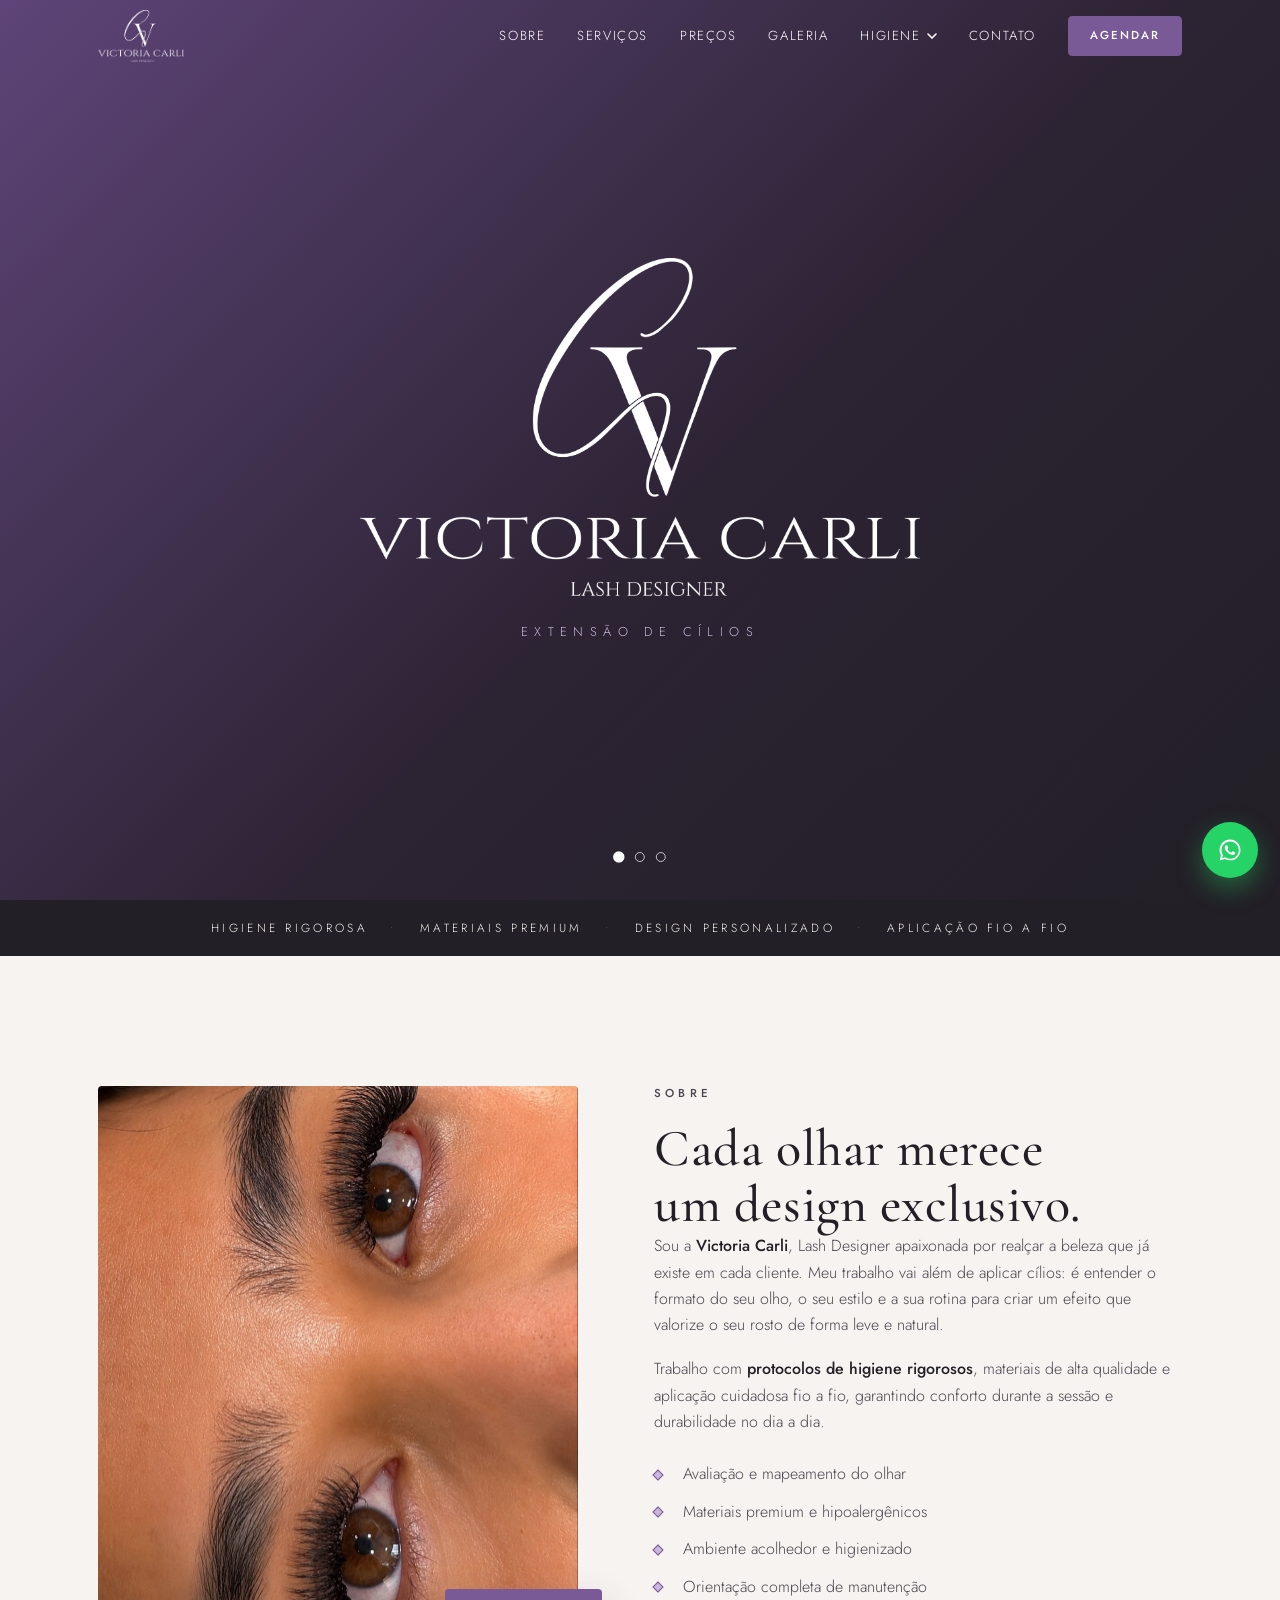
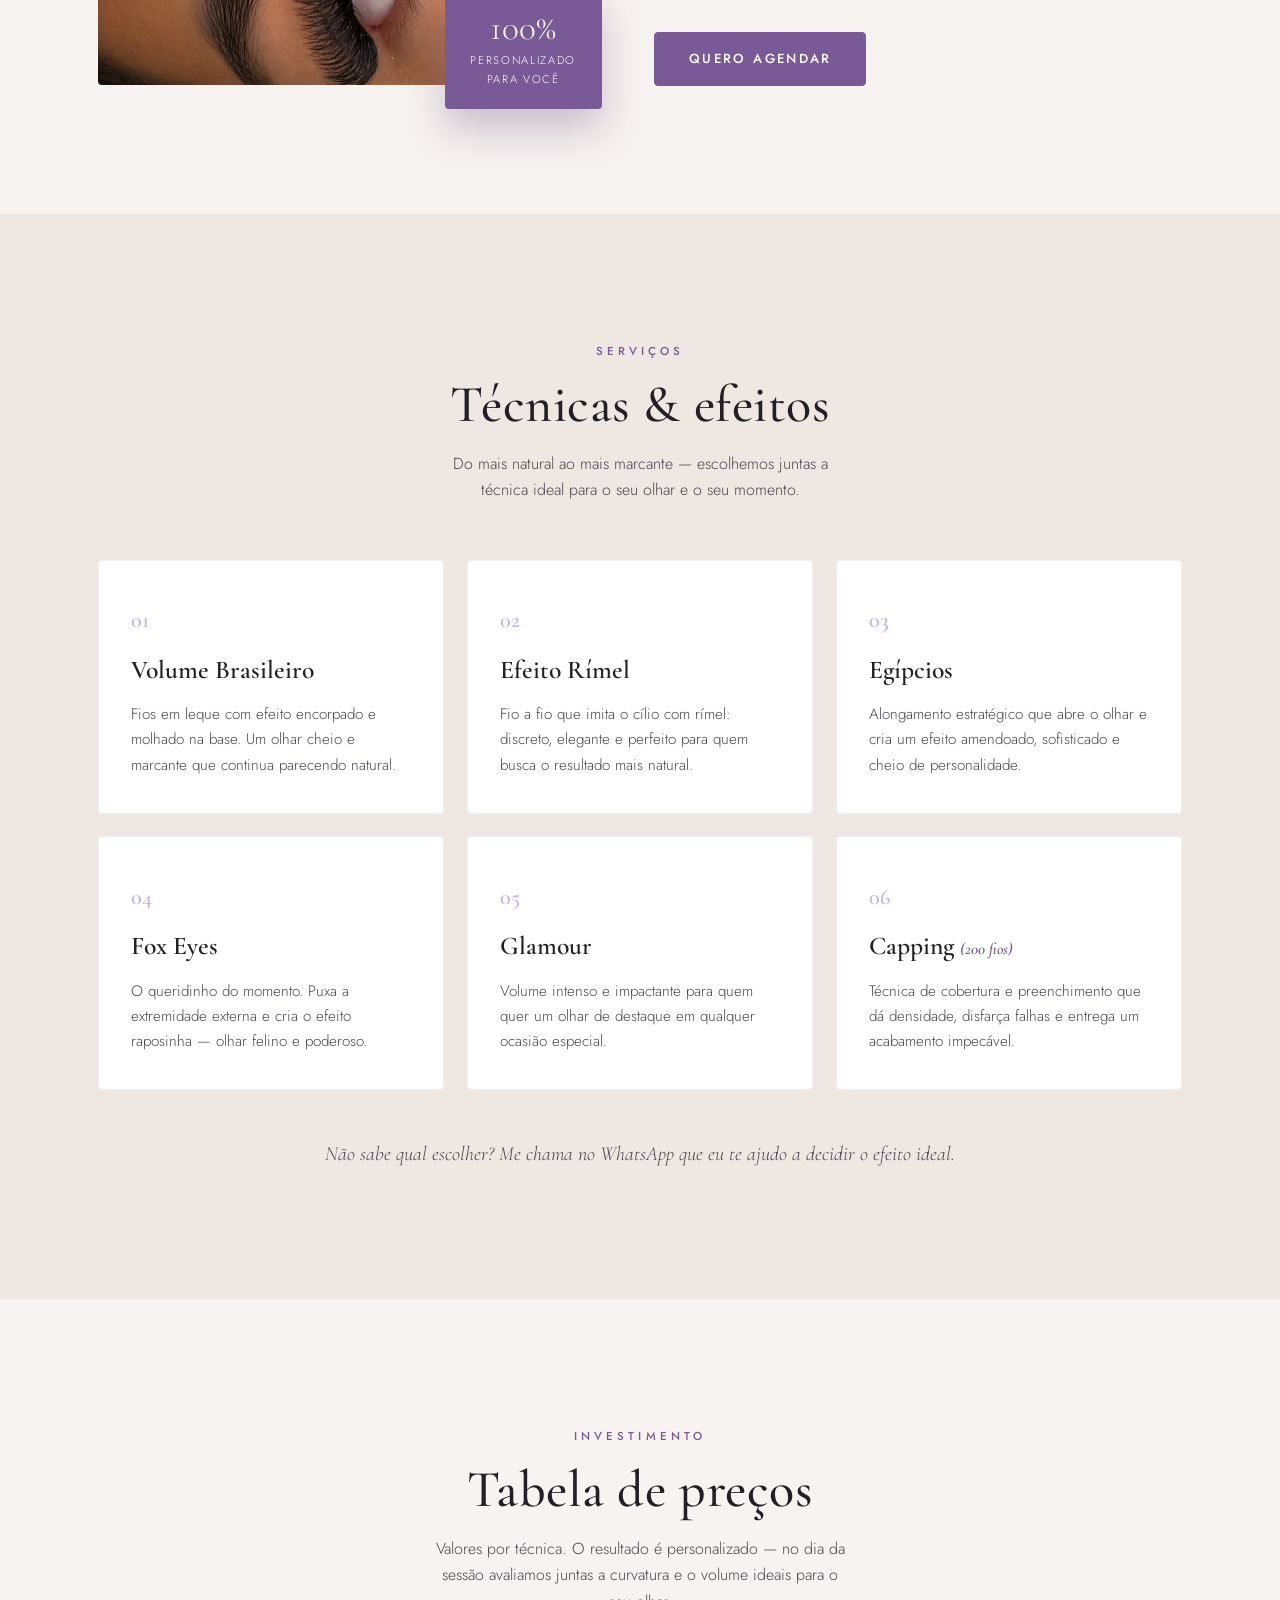
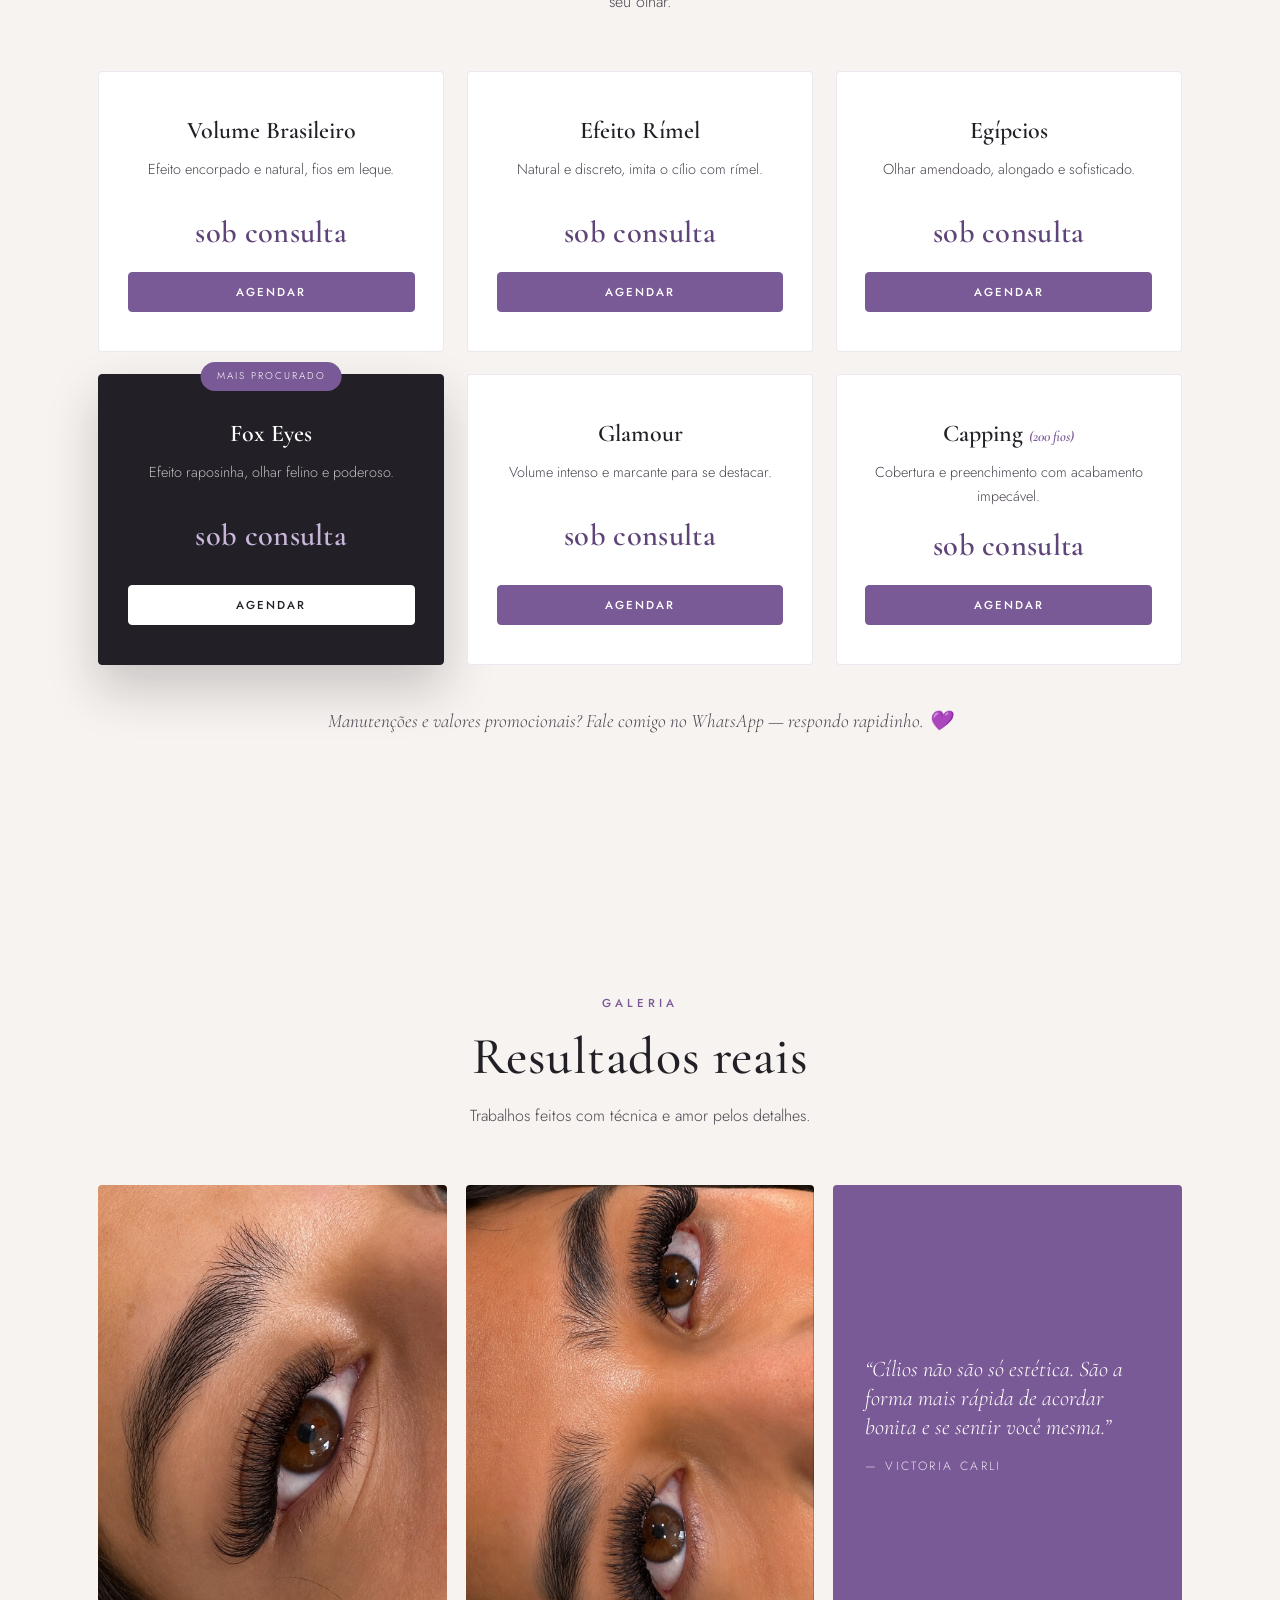
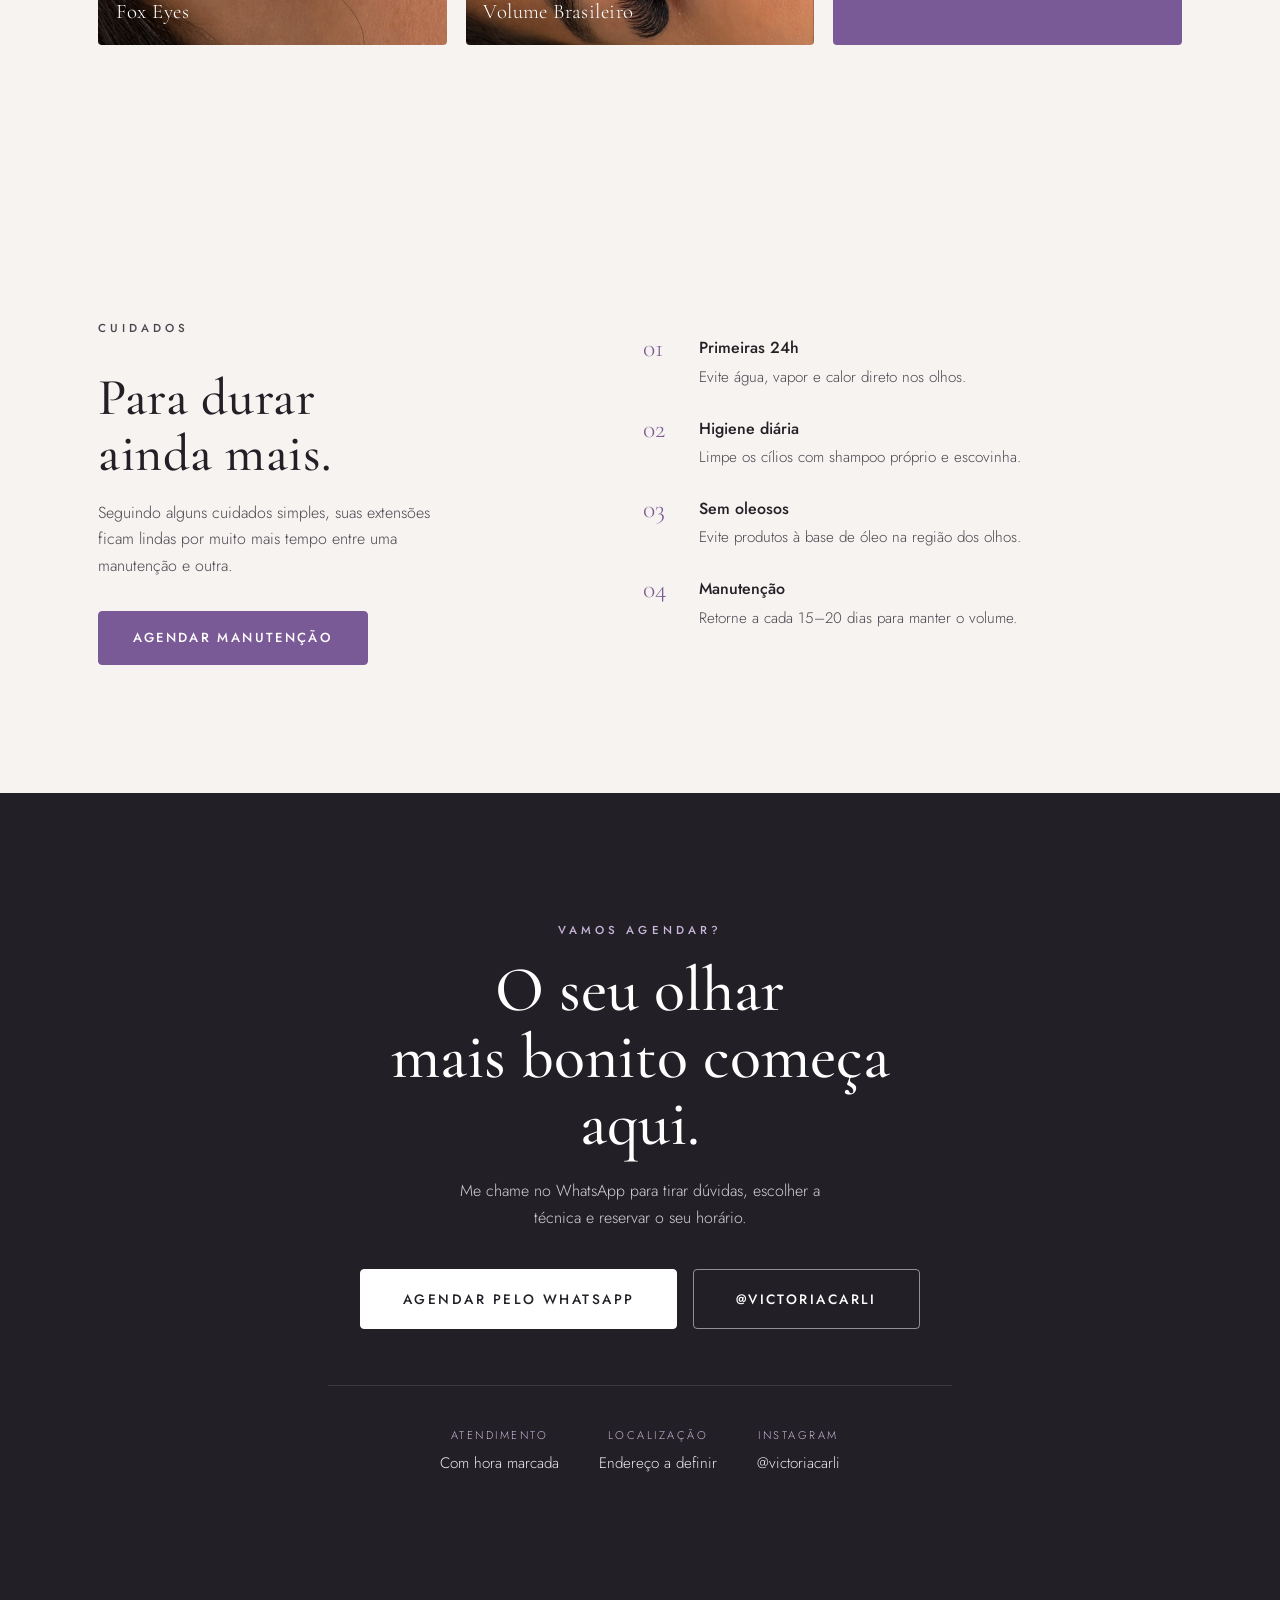
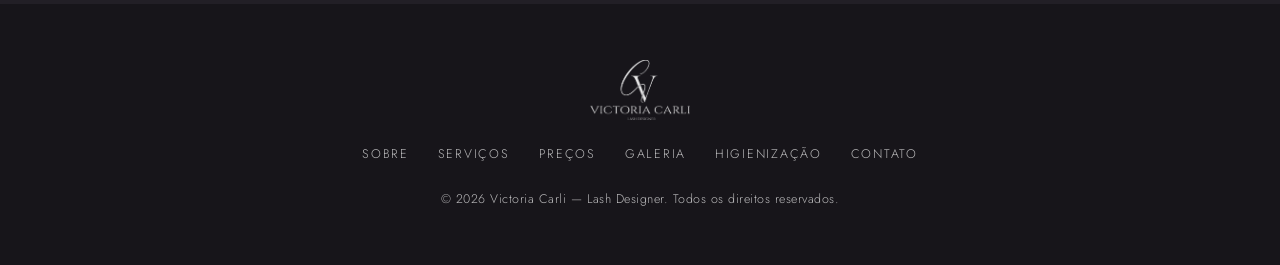
==== commit 5ec9caa7: "Hero em slideshow com logo, galeria alinhada, dropdown e pagina de higiene - Hero vira slideshow: sl" ====
--- a/index.html
+++ b/index.html
@@ -36,7 +36,16 @@
         <a href="#servicos" class="nav__link">Serviços</a>
         <a href="#precos" class="nav__link">Preços</a>
         <a href="#galeria" class="nav__link">Galeria</a>
-        <a href="#higiene" class="nav__link">Higiene</a>
+        <div class="nav__dd" id="navDd">
+          <button class="nav__link nav__ddbtn" id="navDdBtn" aria-haspopup="true" aria-expanded="false">
+            Higiene
+            <svg class="nav__ddcaret" width="10" height="6" viewBox="0 0 10 6" aria-hidden="true"><path d="M1 1l4 4 4-4" fill="none" stroke="currentColor" stroke-width="1.6" stroke-linecap="round"/></svg>
+          </button>
+          <div class="nav__ddmenu" role="menu">
+            <a href="higienizacao.html" role="menuitem">Como higienizar meus cílios</a>
+            <a href="#cuidados" role="menuitem">Cuidados pós-aplicação</a>
+          </div>
+        </div>
         <a href="#contato" class="nav__link">Contato</a>
         <a href="#contato" class="btn btn--sm nav__cta">Agendar</a>
       </nav>
@@ -47,27 +56,58 @@
     </div>
   </header>
 
-  <!-- ===== HERO ===== -->
-  <section class="hero" id="inicio">
-    <div class="hero__media">
-      <img src="assets/lash-fox.jpeg" alt="Olhar com extensão de cílios efeito fox eyes" />
-    </div>
-    <div class="hero__overlay"></div>
-    <div class="container hero__content">
-      <p class="hero__eyebrow">Lash Designer</p>
-      <h1 class="hero__title">Um olhar que fala<br>antes de você.</h1>
-      <p class="hero__text">
-        Extensão de cílios feita com técnica, higiene e sensibilidade — para realçar
-        a sua beleza natural com um design pensado só para o seu olhar.
-      </p>
-      <div class="hero__actions">
-        <a href="#contato" class="btn btn--light">Agendar horário</a>
-        <a href="#servicos" class="btn btn--ghost">Ver serviços</a>
-      </div>
-    </div>
-    <a href="#sobre" class="hero__scroll" aria-label="Rolar para baixo">
-      <span></span>
-    </a>
+  <!-- ===== HERO (SLIDESHOW) ===== -->
+  <section class="hero" id="inicio" aria-label="Apresentação">
+    <!-- Slide 1: Marca / logo grande -->
+    <div class="hero__slide hero__slide--brand is-active" data-slide="0">
+      <div class="hero__brand-inner">
+        <img src="assets/logo.png" alt="Victoria Carli Lash Designer" class="hero__brandlogo" />
+        <p class="hero__brandtag">Extensão de Cílios</p>
+      </div>
+    </div>
+
+    <!-- Slide 2: Fox Eyes -->
+    <div class="hero__slide hero__slide--photo" data-slide="1">
+      <img class="hero__bg" src="assets/lash-fox.jpeg" alt="Olhar com extensão de cílios efeito fox eyes" />
+      <div class="hero__overlay"></div>
+      <div class="container hero__content">
+        <p class="hero__eyebrow">Lash Designer</p>
+        <h1 class="hero__title">Um olhar que fala<br>antes de você.</h1>
+        <p class="hero__text">
+          Extensão de cílios feita com técnica, higiene e sensibilidade — para realçar
+          a sua beleza natural com um design pensado só para o seu olhar.
+        </p>
+        <div class="hero__actions">
+          <a href="#contato" class="btn btn--light">Agendar horário</a>
+          <a href="#servicos" class="btn btn--ghost-light">Ver serviços</a>
+        </div>
+      </div>
+    </div>
+
+    <!-- Slide 3: Volume Brasileiro -->
+    <div class="hero__slide hero__slide--photo" data-slide="2">
+      <img class="hero__bg" src="assets/lash-brasileiro.jpeg" alt="Extensão de cílios volume brasileiro" />
+      <div class="hero__overlay"></div>
+      <div class="container hero__content">
+        <p class="hero__eyebrow">Feito para você</p>
+        <h1 class="hero__title">Sua beleza natural,<br>realçada.</h1>
+        <p class="hero__text">
+          Do efeito mais natural ao mais marcante — cada aplicação é pensada para
+          valorizar o seu rosto com conforto e durabilidade.
+        </p>
+        <div class="hero__actions">
+          <a href="#precos" class="btn btn--light">Ver preços</a>
+          <a href="#galeria" class="btn btn--ghost-light">Ver resultados</a>
+        </div>
+      </div>
+    </div>
+
+    <!-- Navegação -->
+    <div class="hero__dots" role="tablist" aria-label="Escolher slide">
+      <button class="hero__dot is-active" data-goto="0" aria-label="Slide 1"></button>
+      <button class="hero__dot" data-goto="1" aria-label="Slide 2"></button>
+      <button class="hero__dot" data-goto="2" aria-label="Slide 3"></button>
+    </div>
   </section>
 
   <!-- ===== FAIXA / SELOS ===== -->
@@ -283,71 +323,6 @@
     </div>
   </section>
 
-  <!-- ===== HIGIENE ===== -->
-  <section class="section hygiene" id="higiene">
-    <div class="container">
-      <div class="section-head reveal">
-        <p class="eyebrow">Passo a passo</p>
-        <h2 class="section-title">Como higienizar<br>meus cílios</h2>
-        <p class="section-sub">
-          A higiene é o segredo para cílios bonitos, saudáveis e duradouros. Faça a limpeza
-          <strong>todos os dias</strong> — leva menos de 2 minutinhos.
-        </p>
-      </div>
-
-      <div class="hygiene__steps">
-        <article class="hygiene-step reveal">
-          <div class="hygiene-step__num">1</div>
-          <h3>Umedeça</h3>
-          <p>Molhe os cílios com água limpa e aplique um pouco de <strong>shampoo próprio para cílios</strong> (foam cleanser). Nunca use sabonete comum ou demaquilante oleoso.</p>
-        </article>
-
-        <article class="hygiene-step reveal">
-          <div class="hygiene-step__num">2</div>
-          <h3>Escove suavemente</h3>
-          <p>Com uma <strong>escovinha macia</strong>, faça movimentos delicados de dentro para fora, limpando a raiz e os fios. Sem esfregar com força.</p>
-        </article>
-
-        <article class="hygiene-step reveal">
-          <div class="hygiene-step__num">3</div>
-          <h3>Enxágue</h3>
-          <p>Retire todo o shampoo com água corrente ou borrifador, garantindo que não sobre resíduo entre os fios.</p>
-        </article>
-
-        <article class="hygiene-step reveal">
-          <div class="hygiene-step__num">4</div>
-          <h3>Seque e penteie</h3>
-          <p>Seque com um jato de ar frio (ventilador ou secador no frio) e finalize <strong>penteando os fios</strong> com a escovinha para alinhar o efeito.</p>
-        </article>
-      </div>
-
-      <div class="hygiene__tips reveal">
-        <div class="hygiene__tips-col">
-          <h4>✓ Pode</h4>
-          <ul>
-            <li>Higienizar diariamente</li>
-            <li>Usar shampoo específico e escovinha macia</li>
-            <li>Secar sempre com ar frio</li>
-            <li>Dormir de barriga para cima</li>
-          </ul>
-        </div>
-        <div class="hygiene__tips-col hygiene__tips-col--no">
-          <h4>✕ Evite</h4>
-          <ul>
-            <li>Produtos com óleo na região dos olhos</li>
-            <li>Coçar, puxar ou dormir com o rosto no travesseiro</li>
-            <li>Cílios sem limpeza (acumula ácaro e bactéria)</li>
-            <li>Máscara de cílios à prova d'água</li>
-          </ul>
-        </div>
-      </div>
-
-      <p class="hygiene__note reveal">
-        Ficou com dúvida na hora de limpar? Me manda mensagem que eu te oriento. 💜
-      </p>
-    </div>
-  </section>
-
   <!-- ===== CTA / CONTATO ===== -->
   <section class="section cta" id="contato">
     <div class="container cta__inner reveal">
@@ -385,7 +360,7 @@
         <a href="#servicos">Serviços</a>
         <a href="#precos">Preços</a>
         <a href="#galeria">Galeria</a>
-        <a href="#higiene">Higiene</a>
+        <a href="higienizacao.html">Higienização</a>
         <a href="#contato">Contato</a>
       </nav>
       <p class="footer__copy">© <span id="year"></span> Victoria Carli — Lash Designer. Todos os direitos reservados.</p>
--- a/styles.css
+++ b/styles.css
@@ -130,8 +130,10 @@
   box-shadow: 0 1px 0 rgba(34,31,38,0.06);
 }
 .header__inner { display: flex; align-items: center; justify-content: space-between; }
-.header__logo { height: 52px; width: auto; transition: height 0.4s var(--ease); }
+.header__logo { height: 52px; width: auto; transition: height 0.4s var(--ease), filter 0.4s var(--ease); }
 .site-header.scrolled .header__logo { height: 44px; }
+/* Logo do header em branco enquanto sobre o hero escuro */
+.site-header:not(.scrolled) .header__logo { filter: brightness(0) invert(1); }
 
 .nav { display: flex; align-items: center; gap: 2rem; }
 .nav__link {
@@ -161,6 +163,62 @@
 .site-header:not(.scrolled) .nav__link:hover { color: var(--lilac); }
 .site-header:not(.scrolled) .nav-toggle span { background: var(--white); }
 
+/* ---- Dropdown de Higiene ---- */
+.nav__dd { position: relative; }
+.nav__ddbtn {
+  display: inline-flex;
+  align-items: center;
+  gap: 0.4rem;
+  background: none;
+  border: none;
+  cursor: pointer;
+  font-family: var(--font-sans);
+  font-weight: 300;
+}
+.nav__ddcaret { transition: transform 0.3s var(--ease); }
+.nav__dd.open .nav__ddcaret { transform: rotate(180deg); }
+.nav__ddmenu {
+  position: absolute;
+  top: calc(100% + 0.9rem);
+  left: 50%;
+  transform: translateX(-50%) translateY(8px);
+  min-width: 240px;
+  background: var(--white);
+  border-radius: var(--radius);
+  box-shadow: 0 18px 44px rgba(34,31,38,0.16);
+  padding: 0.5rem;
+  opacity: 0;
+  visibility: hidden;
+  transition: opacity 0.3s var(--ease), transform 0.3s var(--ease), visibility 0.3s var(--ease);
+  z-index: 120;
+}
+.nav__dd:hover .nav__ddmenu,
+.nav__dd.open .nav__ddmenu {
+  opacity: 1;
+  visibility: visible;
+  transform: translateX(-50%) translateY(0);
+}
+.nav__ddmenu::before {
+  content: "";
+  position: absolute;
+  top: -6px; left: 50%;
+  width: 12px; height: 12px;
+  margin-left: -6px;
+  background: var(--white);
+  transform: rotate(45deg);
+}
+.nav__ddmenu a {
+  position: relative;
+  display: block;
+  padding: 0.7rem 1rem;
+  font-size: 0.82rem;
+  letter-spacing: 0.04em;
+  color: var(--ink) !important;
+  border-radius: 3px;
+  transition: background 0.25s var(--ease), color 0.25s var(--ease);
+}
+.nav__ddmenu a:hover { background: var(--lilac-soft); color: var(--purple-deep) !important; }
+
 .nav-toggle {
   display: none;
   flex-direction: column;
@@ -183,18 +241,70 @@
   position: relative;
   min-height: 100vh;
   min-height: 100svh;
+  color: var(--white);
+  overflow: hidden;
+}
+
+/* --- Slides --- */
+.hero__slide {
+  position: absolute;
+  inset: 0;
   display: flex;
   align-items: center;
-  color: var(--white);
-}
-.hero__media { position: absolute; inset: 0; z-index: -2; }
-.hero__media img { width: 100%; height: 100%; object-fit: cover; object-position: 60% 40%; }
+  opacity: 0;
+  visibility: hidden;
+  transition: opacity 1.1s var(--ease), visibility 1.1s var(--ease);
+  z-index: 1;
+}
+.hero__slide.is-active { opacity: 1; visibility: visible; z-index: 2; }
+
+/* leve zoom na imagem do slide ativo */
+.hero__bg {
+  position: absolute; inset: 0;
+  width: 100%; height: 100%;
+  object-fit: cover; object-position: 60% 40%;
+  transform: scale(1.05);
+  transition: transform 7s var(--ease);
+}
+.hero__slide.is-active .hero__bg { transform: scale(1.12); }
 .hero__overlay {
-  position: absolute; inset: 0; z-index: -1;
+  position: absolute; inset: 0;
   background:
     linear-gradient(90deg, rgba(34,31,38,0.78) 0%, rgba(34,31,38,0.45) 45%, rgba(34,31,38,0.15) 100%),
     linear-gradient(180deg, rgba(34,31,38,0.35) 0%, rgba(34,31,38,0.1) 40%, rgba(34,31,38,0.55) 100%);
 }
+
+/* --- Slide da marca (logo grande) --- */
+.hero__slide--brand {
+  justify-content: center;
+  text-align: center;
+  background: linear-gradient(135deg, var(--purple-deep) 0%, #2c2333 55%, var(--ink) 100%);
+}
+.hero__brand-inner { position: relative; padding: 6rem 1.5rem; }
+.hero__brandlogo {
+  width: min(560px, 82vw);
+  margin: 0 auto 1.6rem;
+  filter: brightness(0) invert(1);
+  opacity: 0;
+  transform: translateY(24px) scale(0.96);
+}
+.hero__slide--brand.is-active .hero__brandlogo {
+  animation: brandIn 1.2s var(--ease) 0.25s forwards;
+}
+.hero__brandtag {
+  font-size: 0.8rem;
+  letter-spacing: 0.5em;
+  text-transform: uppercase;
+  color: var(--lilac);
+  opacity: 0;
+}
+.hero__slide--brand.is-active .hero__brandtag {
+  animation: brandIn 1.2s var(--ease) 0.6s forwards;
+}
+@keyframes brandIn {
+  to { opacity: 1; transform: none; }
+}
+
 .hero__content { position: relative; padding-top: 6rem; padding-bottom: 6rem; max-width: 760px; }
 .hero__eyebrow {
   font-size: 0.78rem;
@@ -220,6 +330,27 @@
 }
 .hero__actions { display: flex; flex-wrap: wrap; gap: 1rem; }
 
+/* --- Dots / navegação --- */
+.hero__dots {
+  position: absolute;
+  bottom: 2.4rem; left: 50%;
+  transform: translateX(-50%);
+  display: flex;
+  gap: 0.7rem;
+  z-index: 5;
+}
+.hero__dot {
+  width: 10px; height: 10px;
+  border-radius: 50%;
+  border: 1px solid rgba(255,255,255,0.7);
+  background: transparent;
+  cursor: pointer;
+  padding: 0;
+  transition: all 0.3s var(--ease);
+}
+.hero__dot.is-active { background: var(--white); transform: scale(1.15); }
+.hero__dot:hover { background: rgba(255,255,255,0.6); }
+
 .hero__scroll {
   position: absolute;
   bottom: 2.2rem; left: 50%;
@@ -238,6 +369,42 @@
   animation: scrolldot 1.8s var(--ease) infinite;
 }
 @keyframes scrolldot { 0% { opacity: 0; transform: translateY(0); } 40% { opacity: 1; } 100% { opacity: 0; transform: translateY(14px); } }
+
+/* ===================================================================
+   PAGE HERO (páginas internas)
+   =================================================================== */
+.page-hero {
+  position: relative;
+  min-height: 52vh;
+  display: flex;
+  align-items: center;
+  text-align: center;
+  color: var(--white);
+  background: linear-gradient(135deg, var(--purple-deep) 0%, #2c2333 55%, var(--ink) 100%);
+  padding: 8rem 0 4rem;
+}
+.page-hero__inner { max-width: 720px; margin: 0 auto; }
+.page-hero .eyebrow { color: var(--lilac); }
+.page-hero h1 {
+  font-family: var(--font-serif);
+  font-weight: 500;
+  font-size: clamp(2.4rem, 6vw, 4rem);
+  line-height: 1.05;
+  margin-bottom: 1.1rem;
+}
+.page-hero p { color: rgba(255,255,255,0.85); max-width: 52ch; margin: 0 auto; }
+.page-back {
+  display: inline-flex;
+  align-items: center;
+  gap: 0.4rem;
+  margin-top: 3rem;
+  font-size: 0.8rem;
+  letter-spacing: 0.12em;
+  text-transform: uppercase;
+  color: var(--purple);
+  transition: gap 0.3s var(--ease);
+}
+.page-back:hover { gap: 0.75rem; }
 
 /* ===================================================================
    FAIXA / MARQUEE
@@ -364,7 +531,7 @@
 .gallery__grid {
   display: grid;
   grid-template-columns: repeat(3, 1fr);
-  grid-auto-rows: 240px;
+  grid-auto-rows: 460px;
   gap: 1.2rem;
 }
 .gallery__item {
@@ -373,7 +540,8 @@
   border-radius: var(--radius);
   grid-row: span 1;
 }
-.gallery__item--tall { grid-row: span 2; }
+/* Todos os itens com a mesma altura (sem vãos vazios) */
+.gallery__item--tall { grid-row: span 1; }
 .gallery__item img { width: 100%; height: 100%; object-fit: cover; transition: transform 0.7s var(--ease); }
 .gallery__item:hover img { transform: scale(1.06); }
 .gallery__item figcaption {
@@ -624,12 +792,57 @@
   font-style: italic;
   font-size: 1.15rem;
 }
+.hygiene__cta {
+  display: flex;
+  flex-direction: column;
+  align-items: center;
+  gap: 0.5rem;
+  margin-top: 2.4rem;
+}
 
 /* ===================================================================
    REVEAL ON SCROLL
    =================================================================== */
 .reveal { opacity: 0; transform: translateY(28px); transition: opacity 0.7s var(--ease), transform 0.7s var(--ease); }
 .reveal.is-visible { opacity: 1; transform: none; }
+
+/* Efeito em cascata nos cards de preço (ao rolar para baixo) */
+.pricing__grid .price-card {
+  opacity: 0;
+  transform: translateY(46px) scale(0.97);
+  transition: opacity 0.7s var(--ease), transform 0.7s var(--ease);
+}
+.pricing__grid .price-card.is-visible {
+  opacity: 1;
+  transform: none;
+}
+.pricing__grid .price-card:nth-child(1).is-visible { transition-delay: 0.00s; }
+.pricing__grid .price-card:nth-child(2).is-visible { transition-delay: 0.10s; }
+.pricing__grid .price-card:nth-child(3).is-visible { transition-delay: 0.20s; }
+.pricing__grid .price-card:nth-child(4).is-visible { transition-delay: 0.30s; }
+.pricing__grid .price-card:nth-child(5).is-visible { transition-delay: 0.40s; }
+.pricing__grid .price-card:nth-child(6).is-visible { transition-delay: 0.50s; }
+
+/* Mesmo efeito em cascata nos cards de serviço e passos de higiene */
+.services__grid .service-card,
+.hygiene__steps .hygiene-step {
+  opacity: 0;
+  transform: translateY(40px);
+  transition: opacity 0.7s var(--ease), transform 0.7s var(--ease);
+}
+.services__grid .service-card.is-visible,
+.hygiene__steps .hygiene-step.is-visible {
+  opacity: 1;
+  transform: none;
+}
+.services__grid .service-card:nth-child(2).is-visible,
+.hygiene__steps .hygiene-step:nth-child(2).is-visible { transition-delay: 0.10s; }
+.services__grid .service-card:nth-child(3).is-visible,
+.hygiene__steps .hygiene-step:nth-child(3).is-visible { transition-delay: 0.20s; }
+.services__grid .service-card:nth-child(4).is-visible,
+.hygiene__steps .hygiene-step:nth-child(4).is-visible { transition-delay: 0.30s; }
+.services__grid .service-card:nth-child(5).is-visible { transition-delay: 0.40s; }
+.services__grid .service-card:nth-child(6).is-visible { transition-delay: 0.50s; }
 
 /* ===================================================================
    RESPONSIVO
@@ -641,7 +854,7 @@
   .services__grid { grid-template-columns: repeat(2, 1fr); }
   .pricing__grid { grid-template-columns: repeat(2, 1fr); }
   .hygiene__steps { grid-template-columns: repeat(2, 1fr); }
-  .gallery__grid { grid-auto-rows: 220px; }
+  .gallery__grid { grid-template-columns: repeat(2, 1fr); grid-auto-rows: 340px; }
 }
 
 @media (max-width: 760px) {
@@ -671,6 +884,32 @@
   .nav-open .nav-toggle span:nth-child(3) { transform: translateY(-7px) rotate(-45deg); }
   .nav-open .site-header .nav-toggle span { background: var(--ink); }
 
+  /* Dropdown inline dentro do menu mobile */
+  .nav__dd { width: 100%; }
+  .nav__ddbtn { width: 100%; justify-content: flex-start; padding: 0; font-size: 1.05rem; color: var(--ink); }
+  .nav__ddmenu,
+  .nav__dd:hover .nav__ddmenu {
+    position: static;
+    transform: none;
+    min-width: 0;
+    box-shadow: none;
+    padding: 0;
+    max-height: 0;
+    overflow: hidden;
+    opacity: 1;
+    visibility: visible;
+    transition: max-height 0.35s var(--ease), margin 0.35s var(--ease);
+    margin: 0;
+  }
+  .nav__dd.open .nav__ddmenu {
+    transform: none;
+    max-height: 200px;
+    margin: 0.6rem 0 0.2rem;
+  }
+  .nav__ddmenu::before { display: none; }
+  .nav__ddmenu a { padding: 0.5rem 0 0.5rem 1rem; border-left: 2px solid var(--lilac); border-radius: 0; }
+  .nav__ddmenu a:hover { background: transparent; }
+
   /* Overlay escurece o fundo com o menu aberto */
   body.nav-open::after {
     content: "";
@@ -718,5 +957,15 @@
 
 @media (prefers-reduced-motion: reduce) {
   * { animation: none !important; scroll-behavior: auto; }
-  .reveal { opacity: 1; transform: none; transition: none; }
-}
+  .reveal,
+  .pricing__grid .price-card,
+  .services__grid .service-card,
+  .hygiene__steps .hygiene-step,
+  .hero__brandlogo,
+  .hero__brandtag {
+    opacity: 1 !important;
+    transform: none !important;
+    transition: none !important;
+  }
+  .hero__bg { transition: none !important; transform: none !important; }
+}
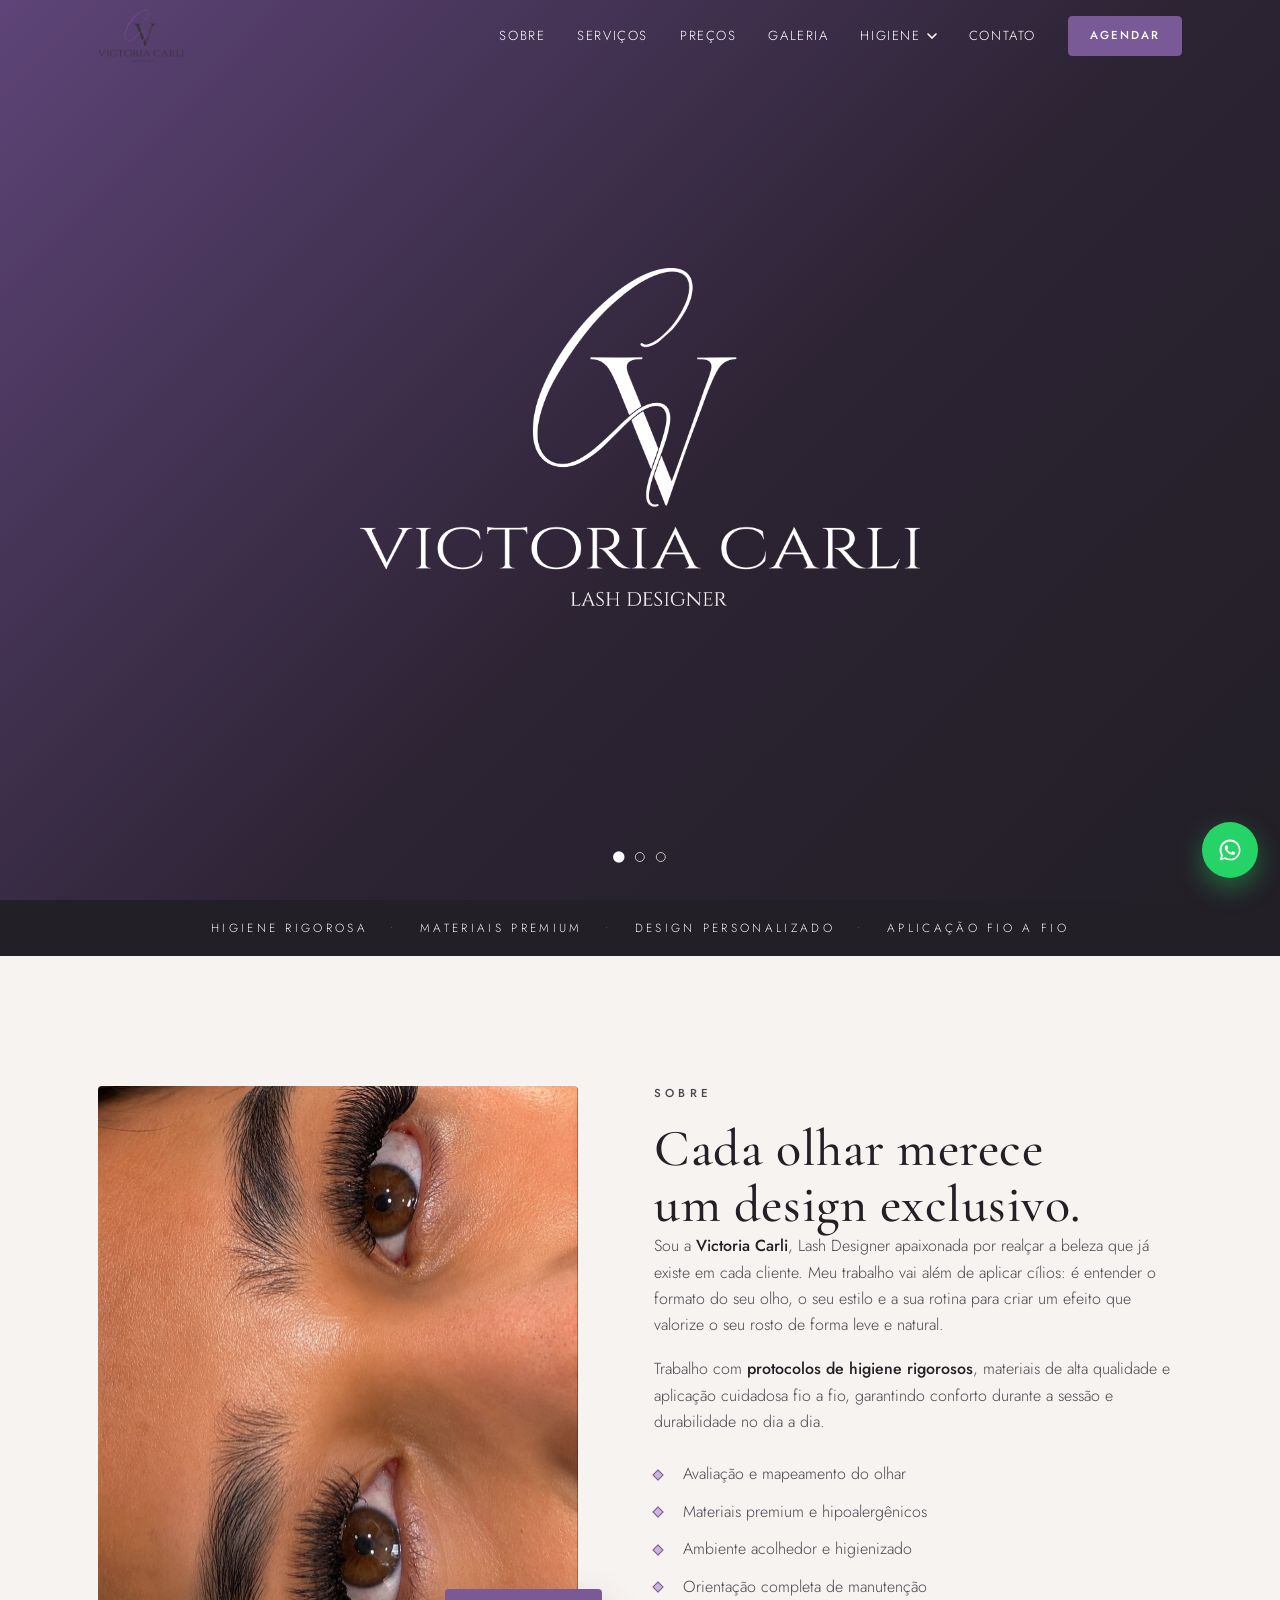
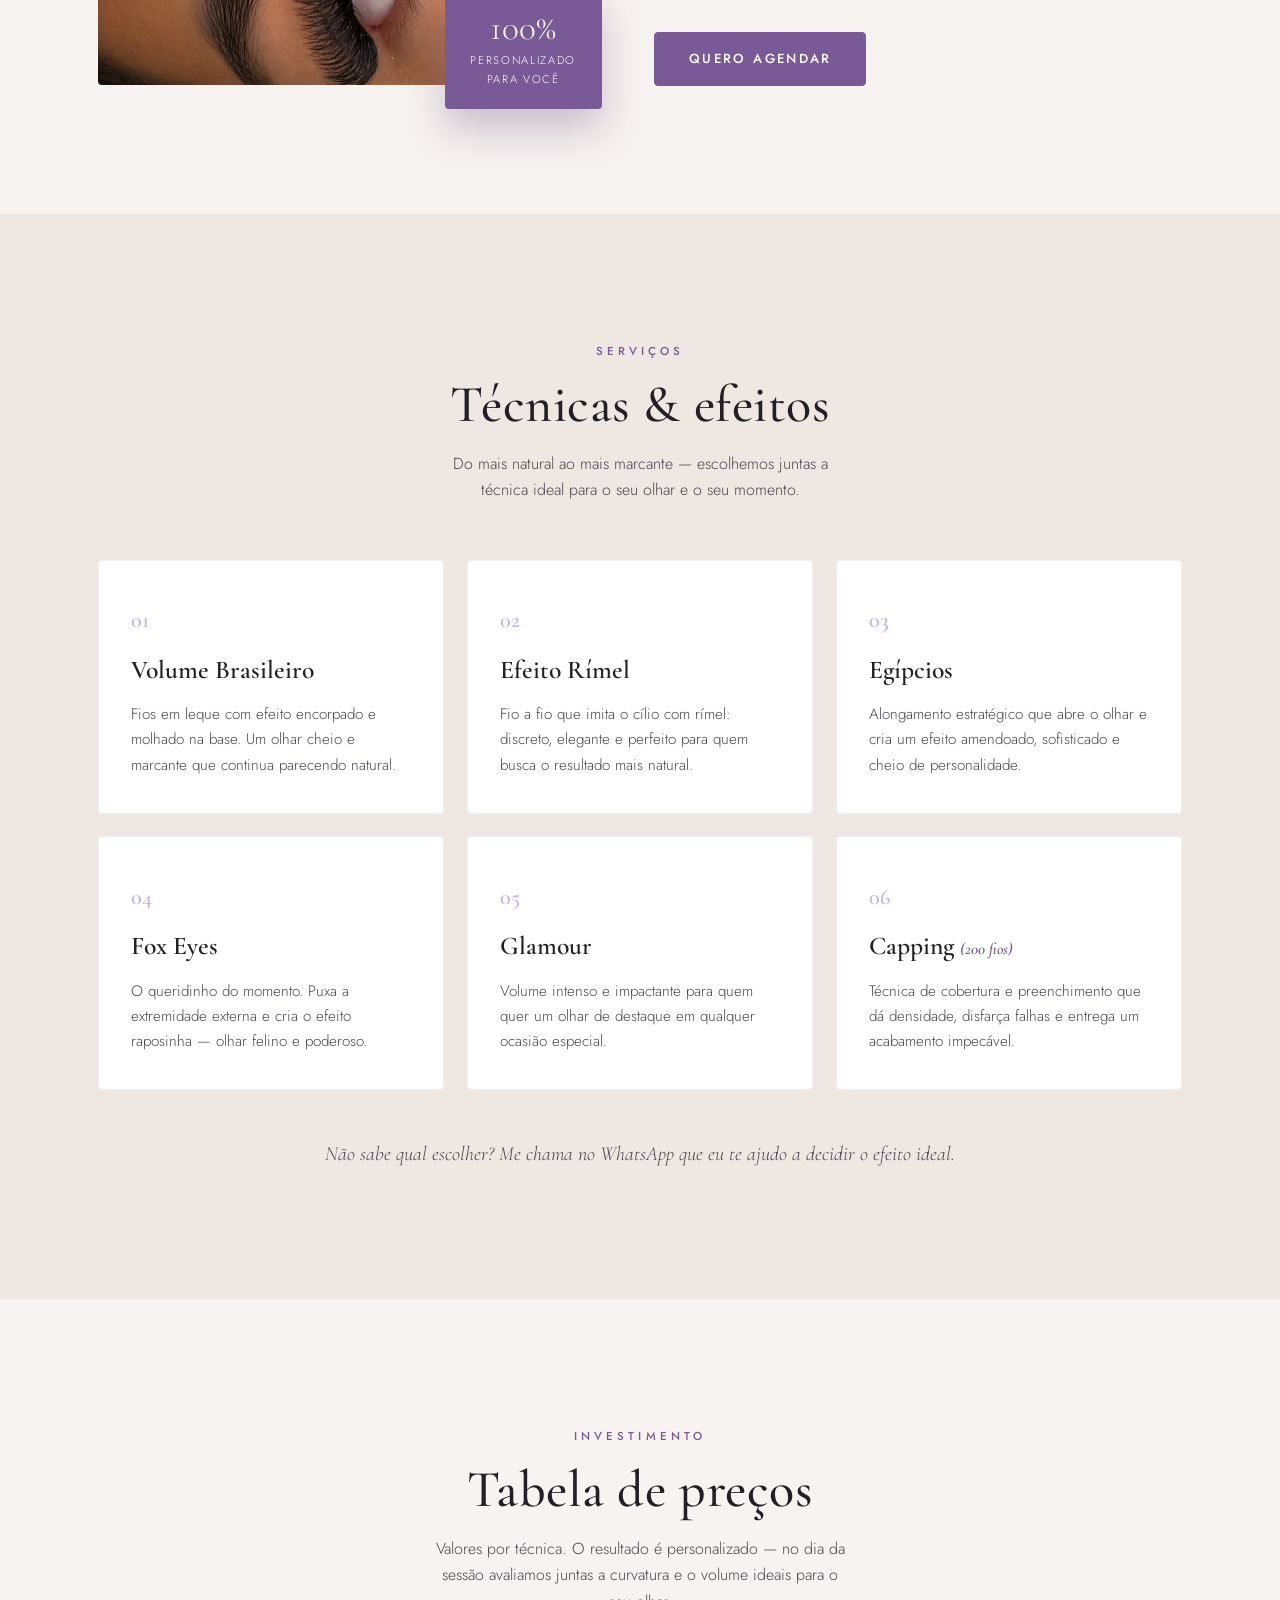
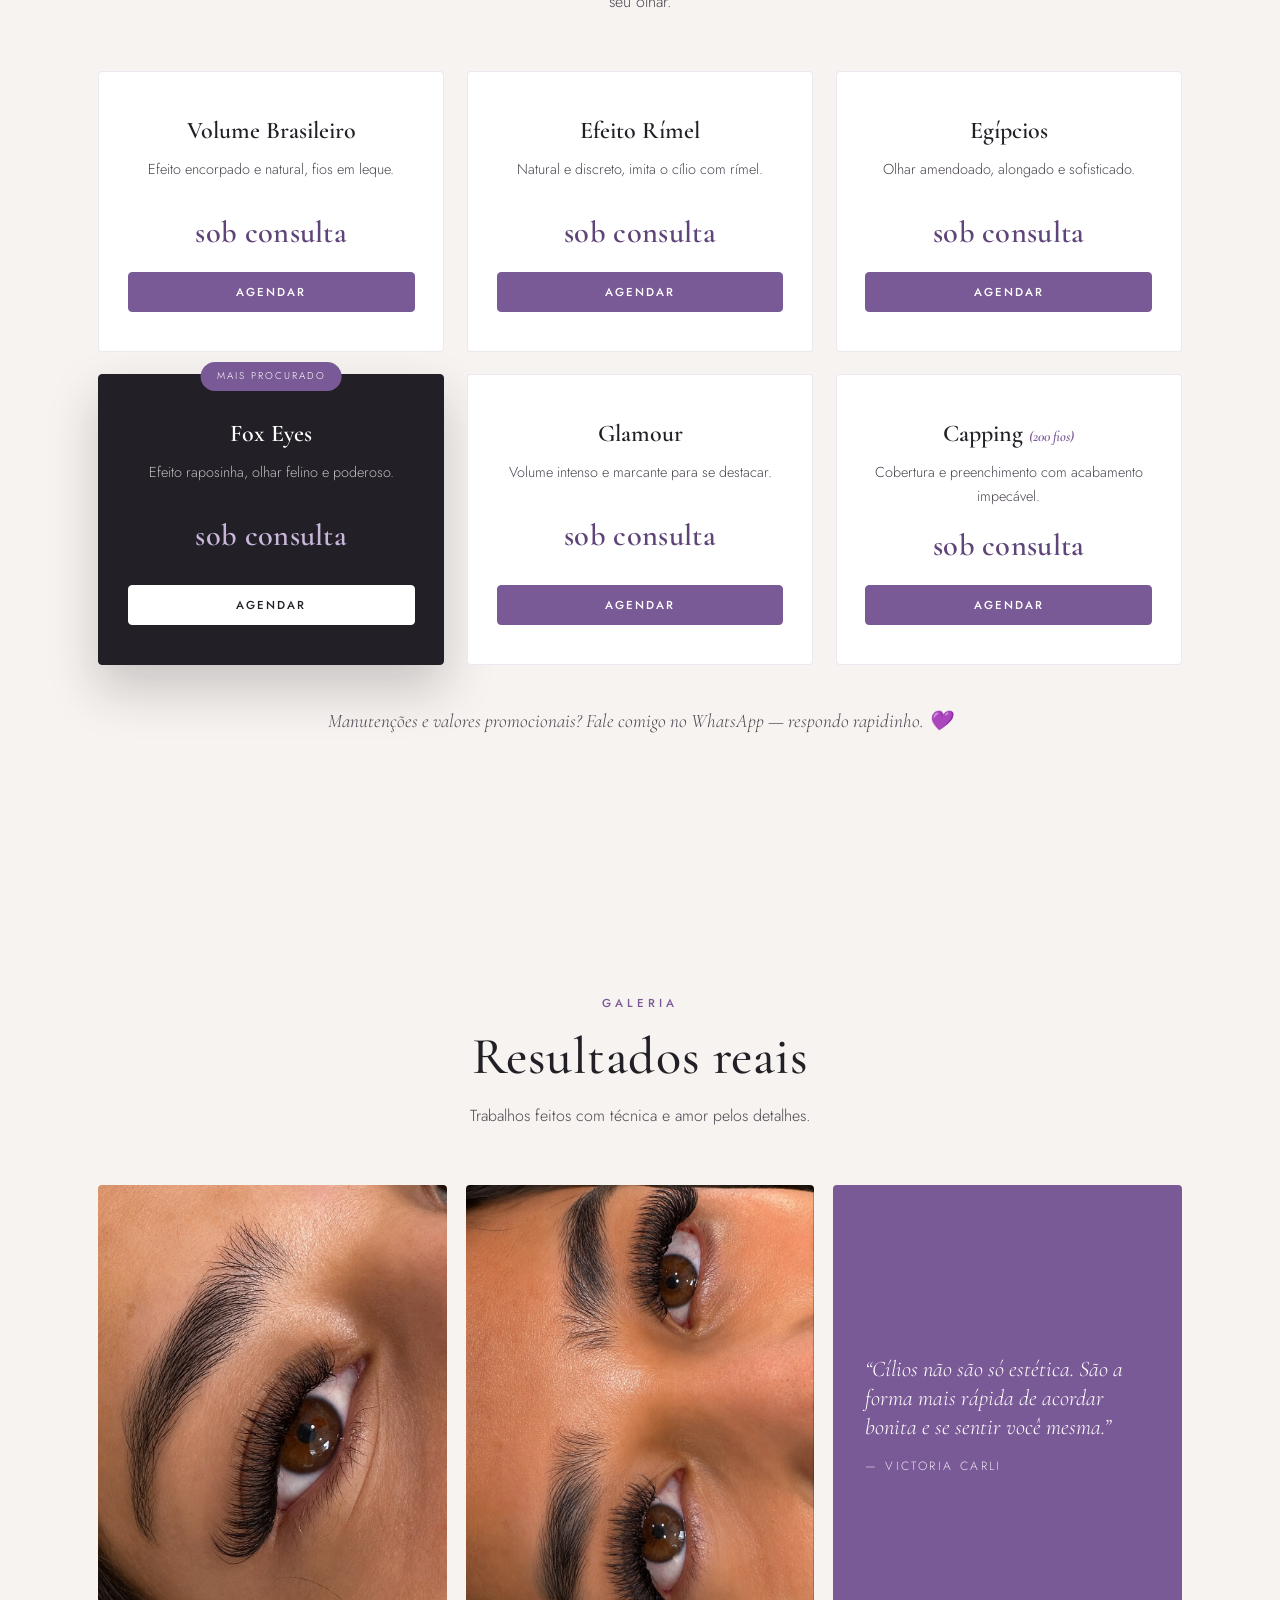
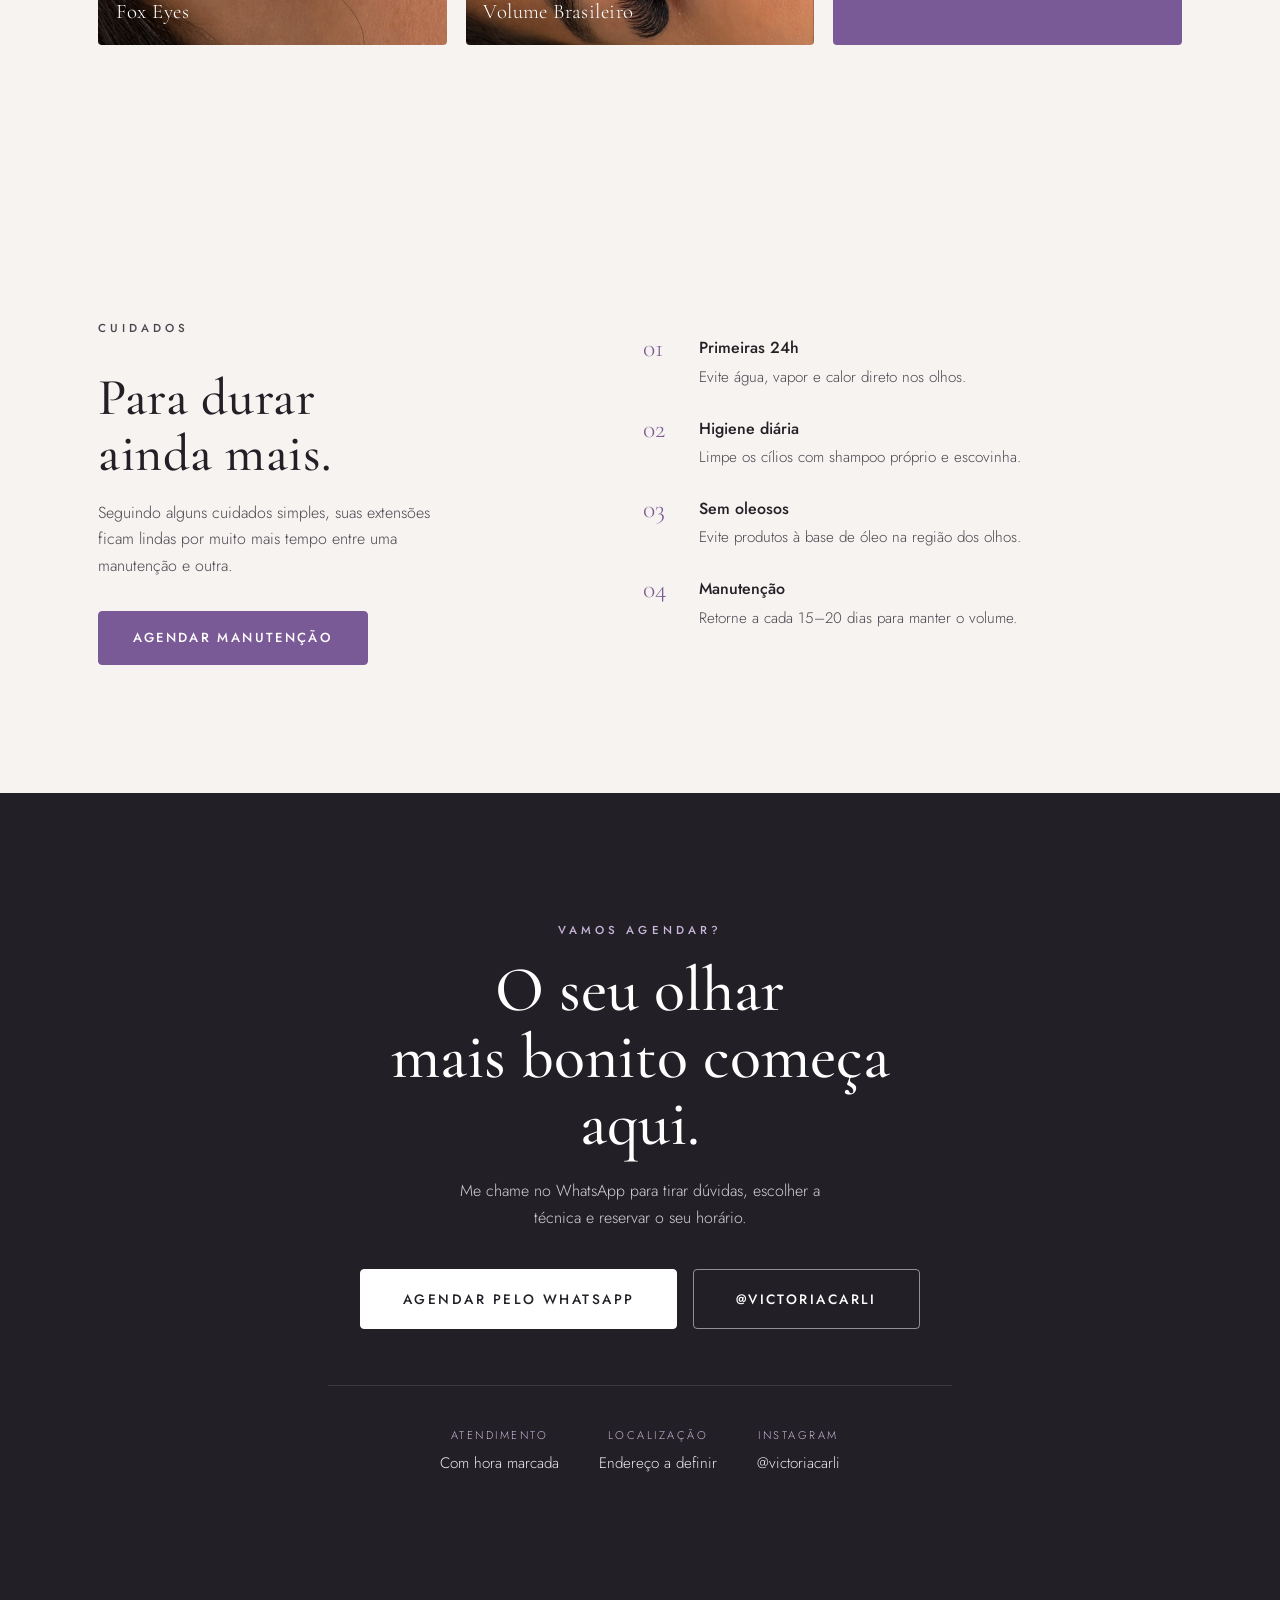
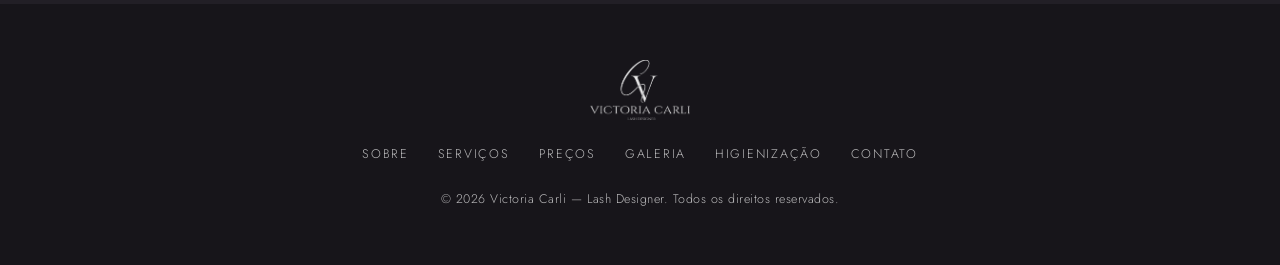
==== commit 47694ba5: "Remove texto redundante 'Extensao de Cilios' no slide da logo Co-Authored-By: Claude Opus 4.8 <norep" ====
--- a/index.html
+++ b/index.html
@@ -62,7 +62,6 @@
     <div class="hero__slide hero__slide--brand is-active" data-slide="0">
       <div class="hero__brand-inner">
         <img src="assets/logo.png" alt="Victoria Carli Lash Designer" class="hero__brandlogo" />
-        <p class="hero__brandtag">Extensão de Cílios</p>
       </div>
     </div>
 
--- a/styles.css
+++ b/styles.css
@@ -130,10 +130,10 @@
   box-shadow: 0 1px 0 rgba(34,31,38,0.06);
 }
 .header__inner { display: flex; align-items: center; justify-content: space-between; }
-.header__logo { height: 52px; width: auto; transition: height 0.4s var(--ease), filter 0.4s var(--ease); }
+.header__logo { height: 52px; width: auto; transition: height 0.4s var(--ease), opacity 0.4s var(--ease); }
 .site-header.scrolled .header__logo { height: 44px; }
-/* Logo do header em branco enquanto sobre o hero escuro */
-.site-header:not(.scrolled) .header__logo { filter: brightness(0) invert(1); }
+/* Esconde a logo pequena no topo (sobre o hero); aparece ao rolar */
+.site-header:not(.scrolled) .header__logo { opacity: 0; visibility: hidden; }
 
 .nav { display: flex; align-items: center; gap: 2rem; }
 .nav__link {
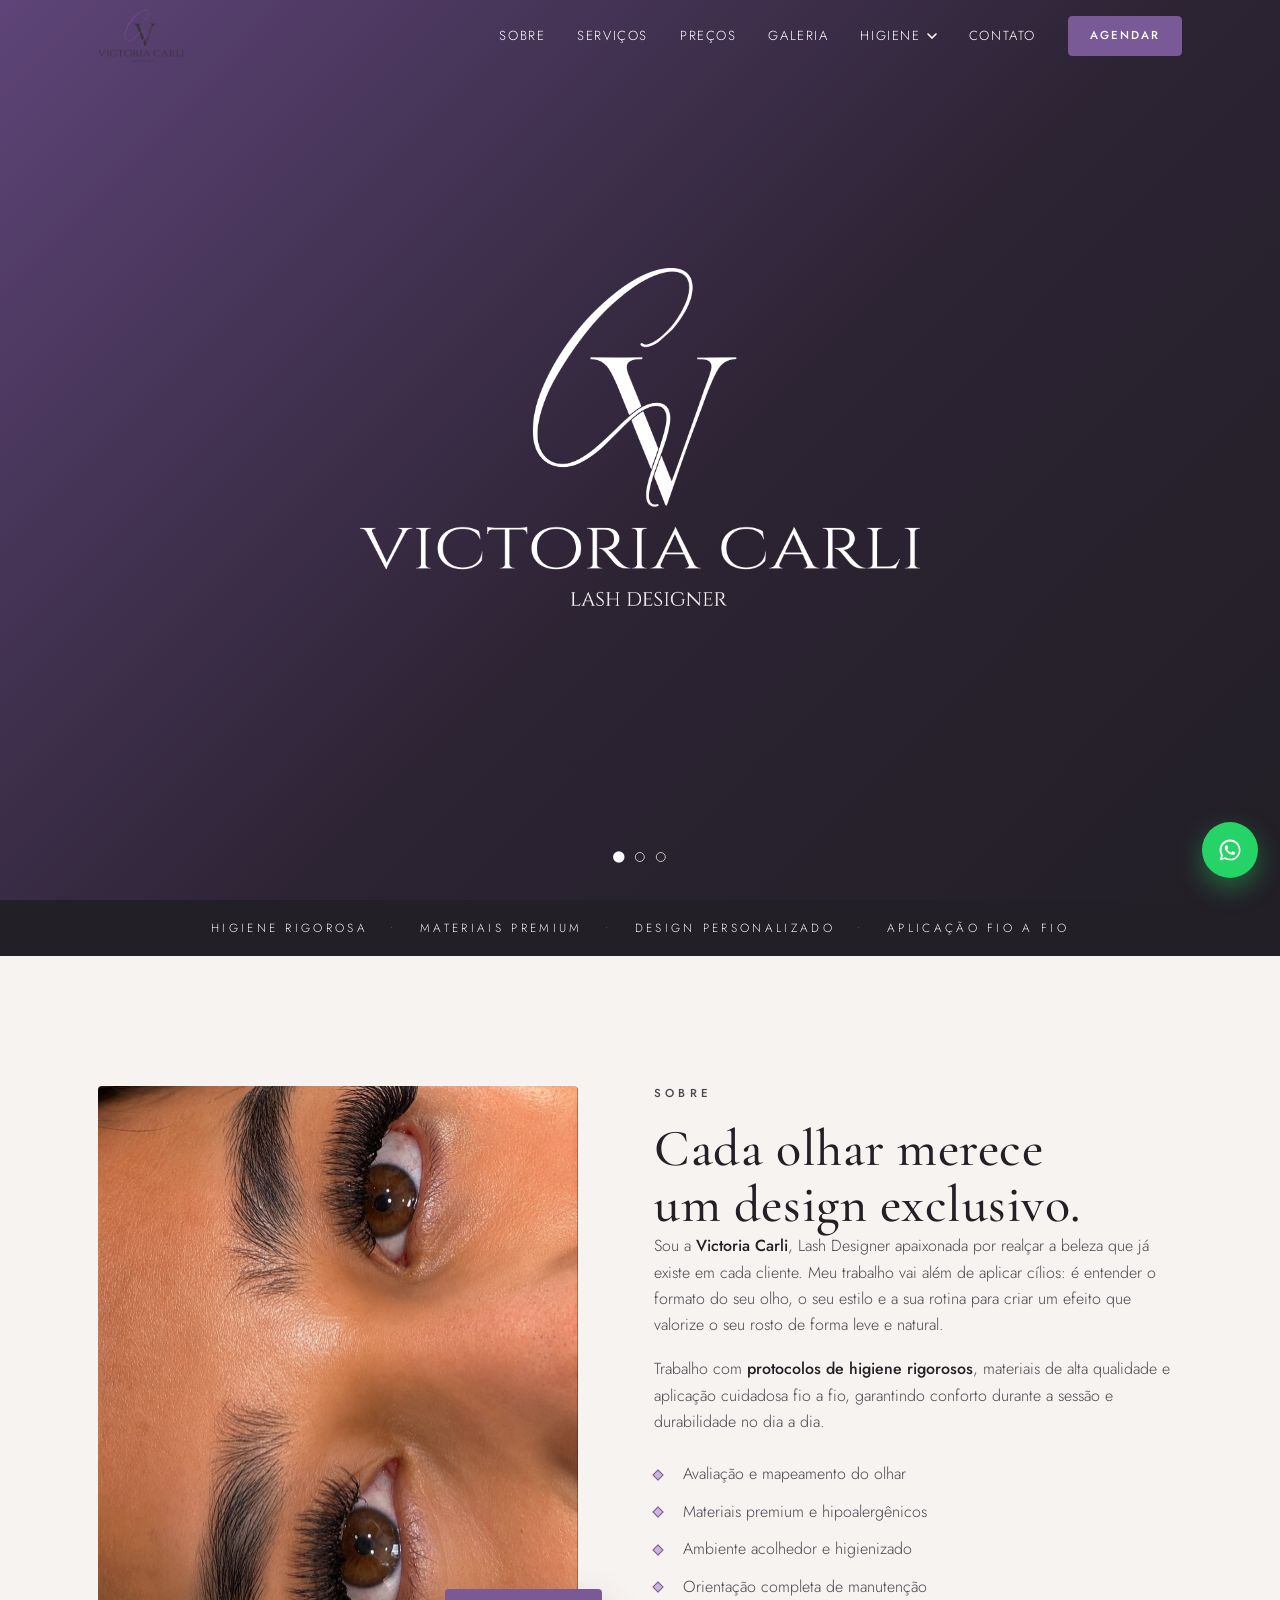
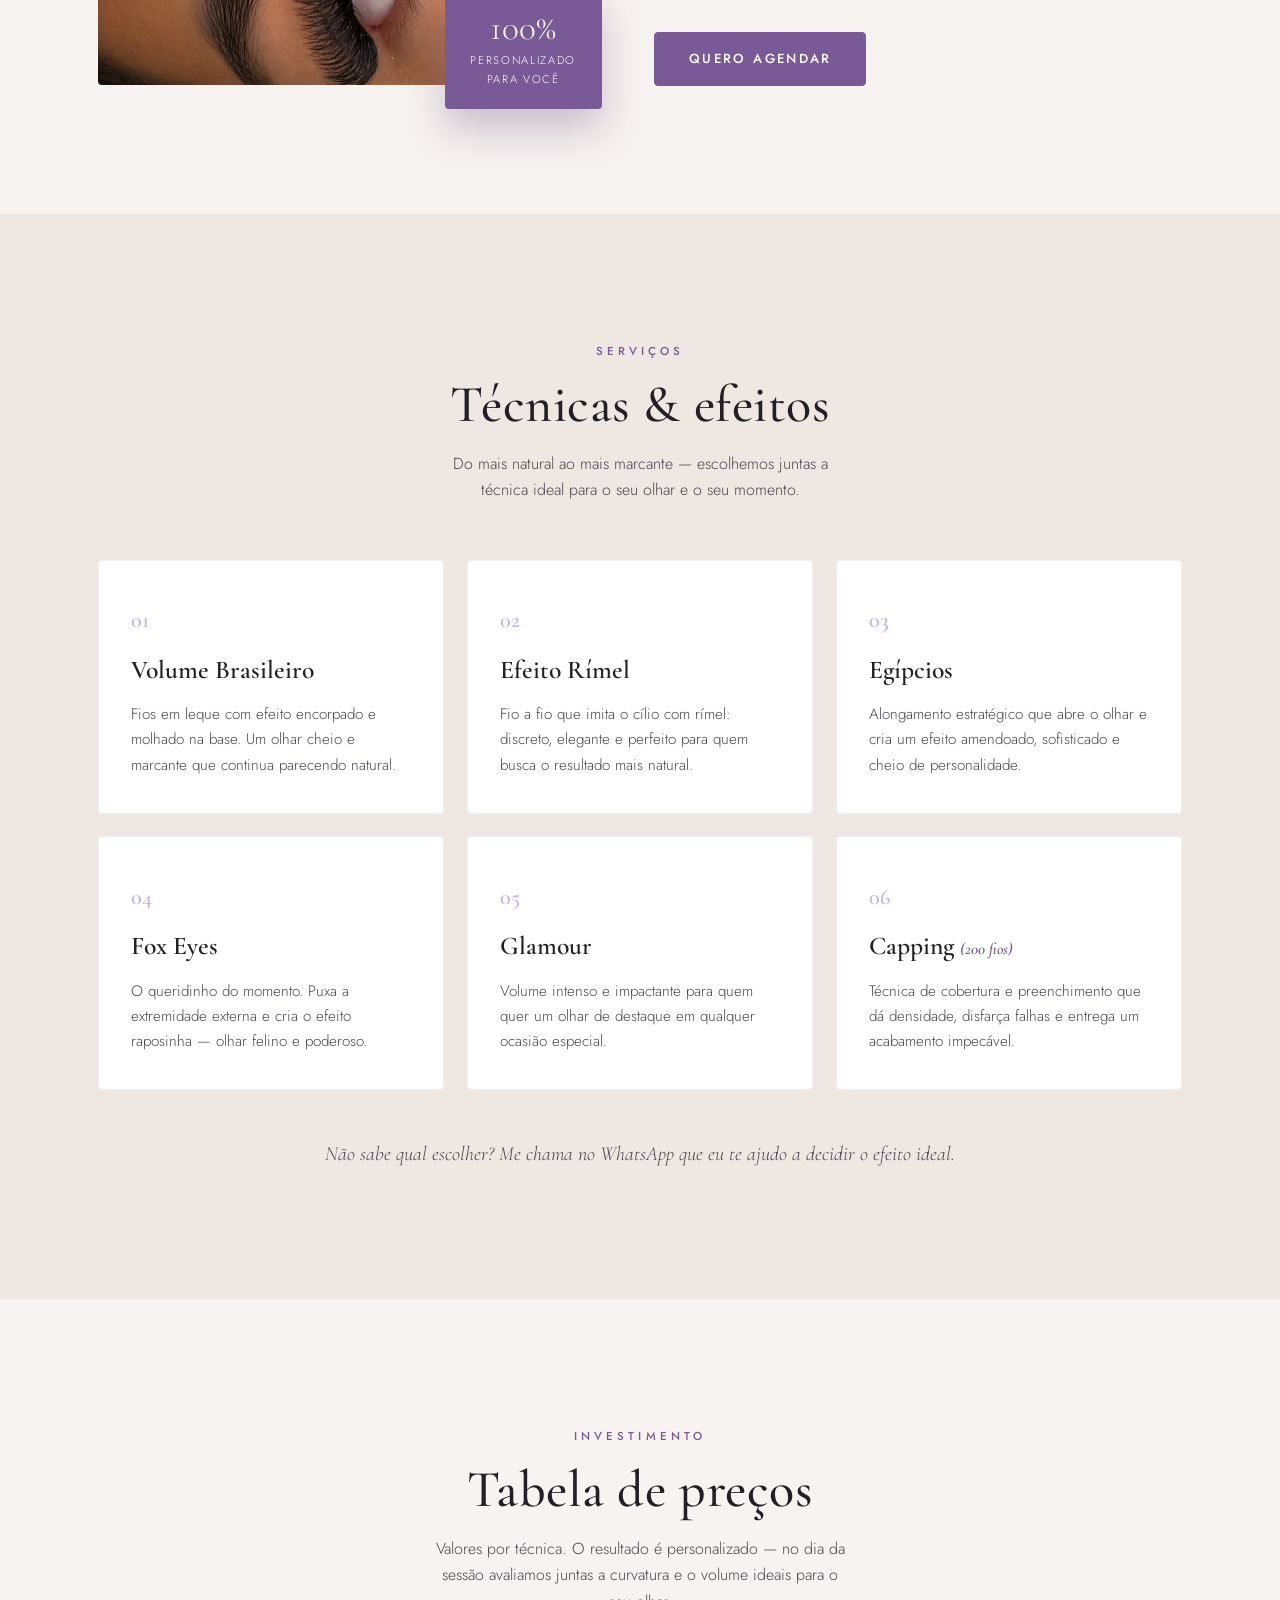
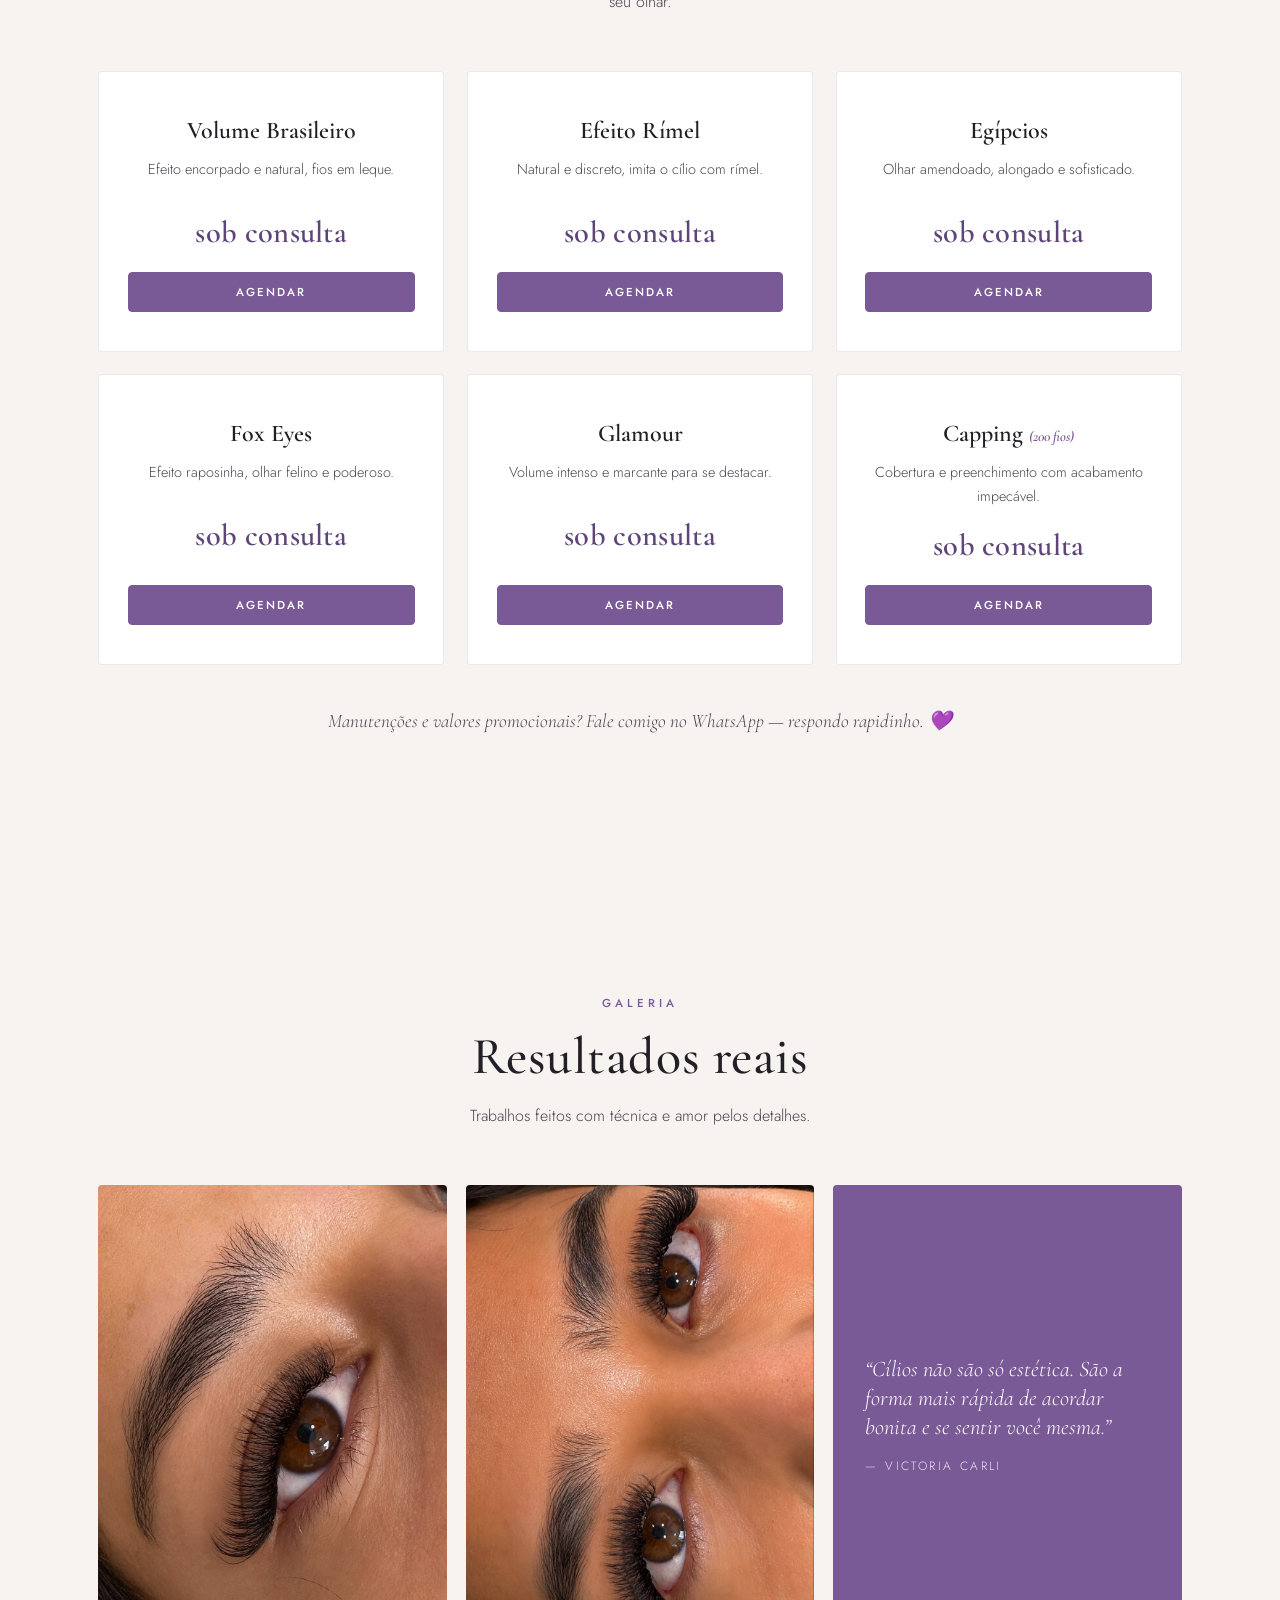
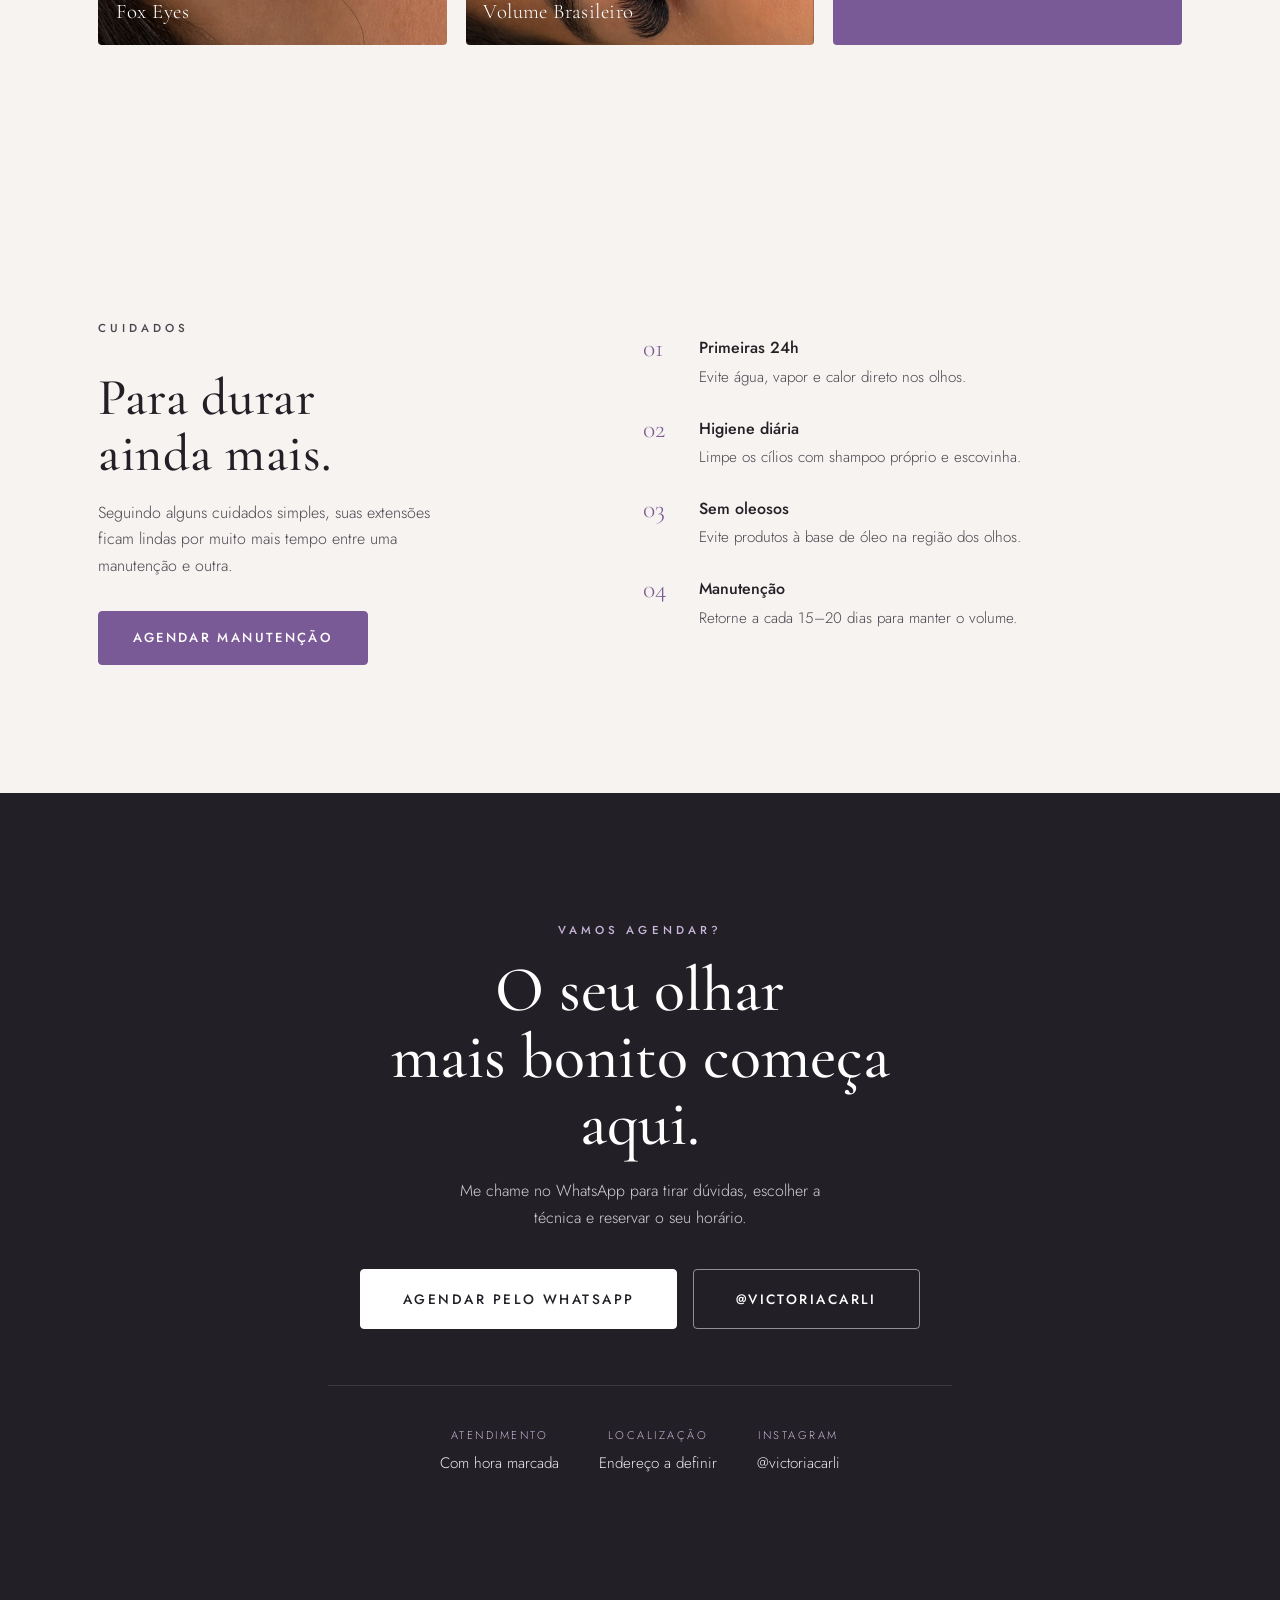
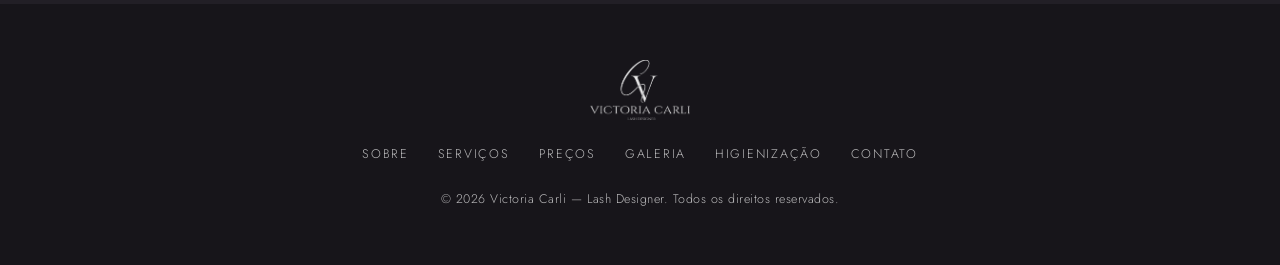
==== commit 06544725: "Padroniza cards de precos (remove destaque do Fox Eyes) Co-Authored-By: Claude Opus 4.8 <noreply@ant" ====
--- a/index.html
+++ b/index.html
@@ -247,8 +247,7 @@
           <a href="https://wa.me/5541996075073?text=Ol%C3%A1%20Victoria!%20Quero%20agendar%20os%20C%C3%ADlios%20Eg%C3%ADpcios." class="btn btn--sm price-card__btn" target="_blank" rel="noopener">Agendar</a>
         </article>
 
-        <article class="price-card price-card--featured reveal">
-          <span class="price-card__tag">Mais procurado</span>
+        <article class="price-card reveal">
           <h3 class="price-card__name">Fox Eyes</h3>
           <p class="price-card__desc">Efeito raposinha, olhar felino e poderoso.</p>
           <p class="price-card__value" data-price>sob consulta</p>
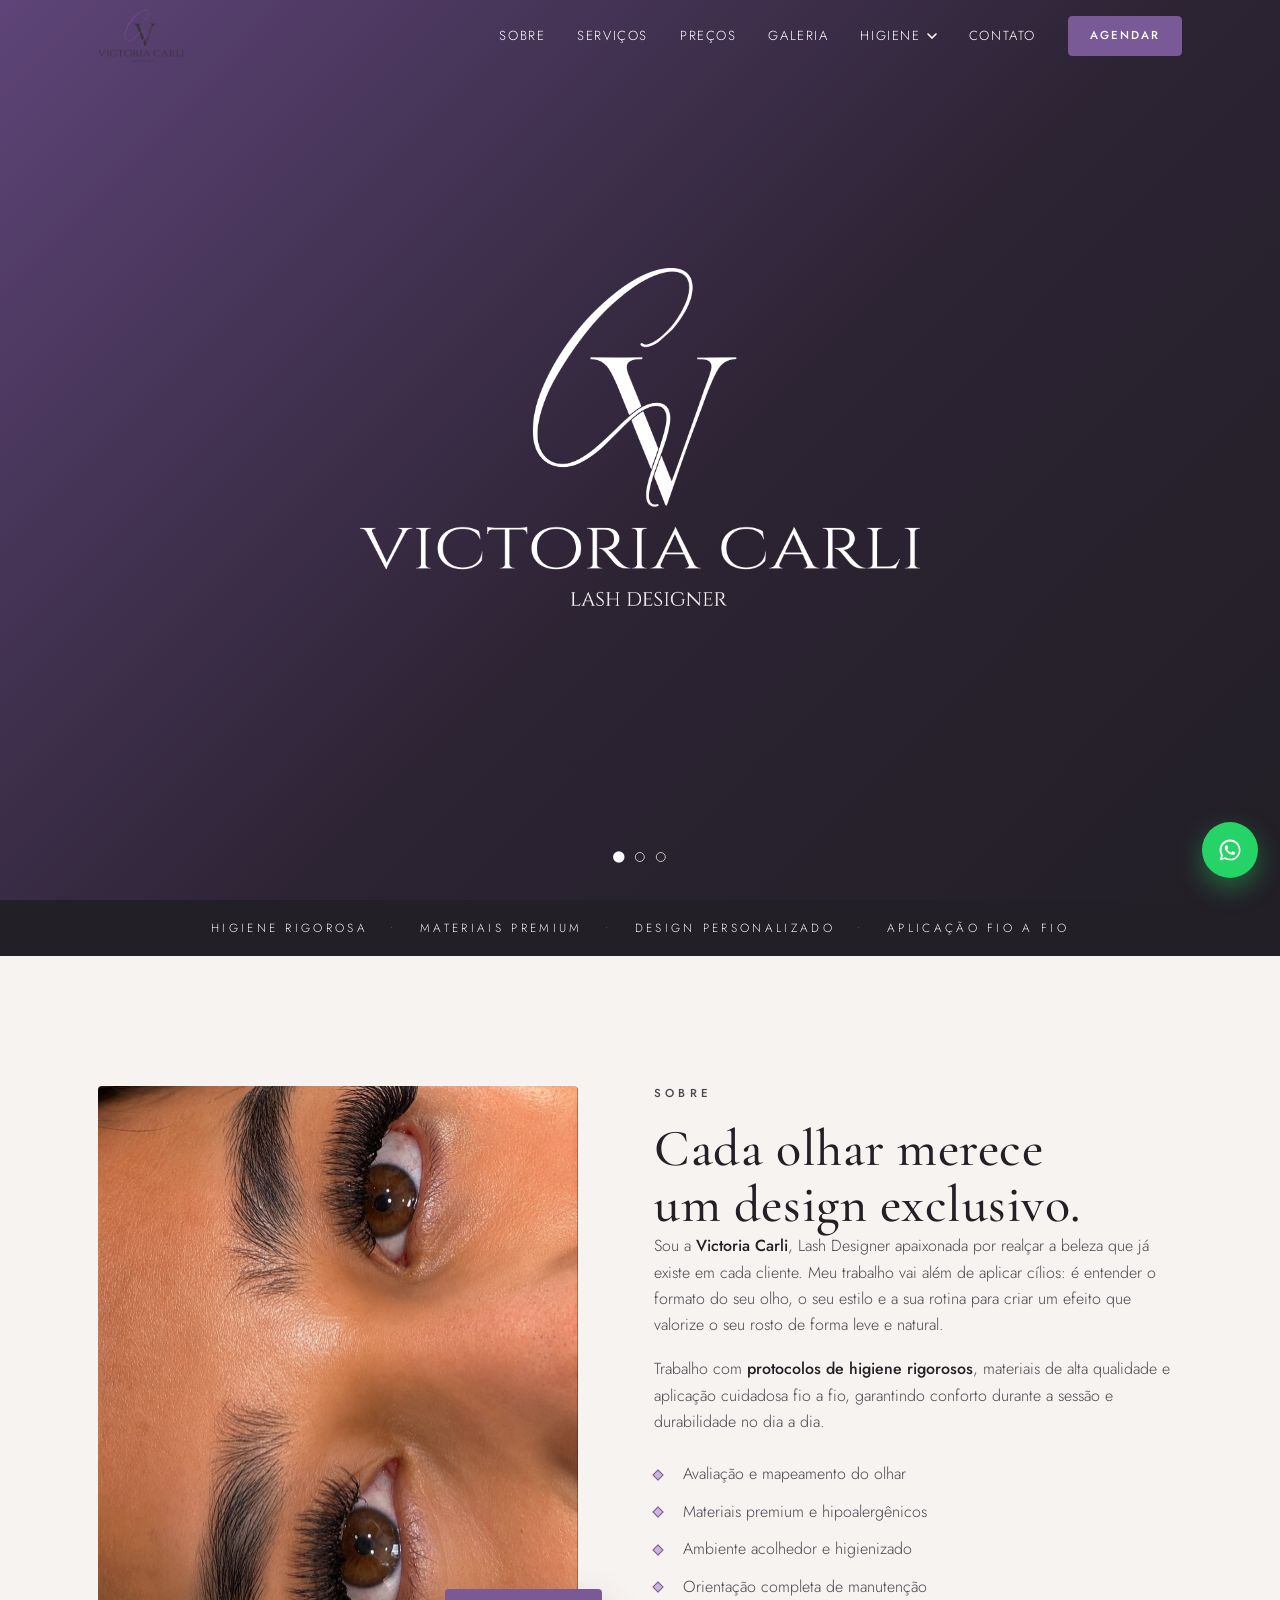
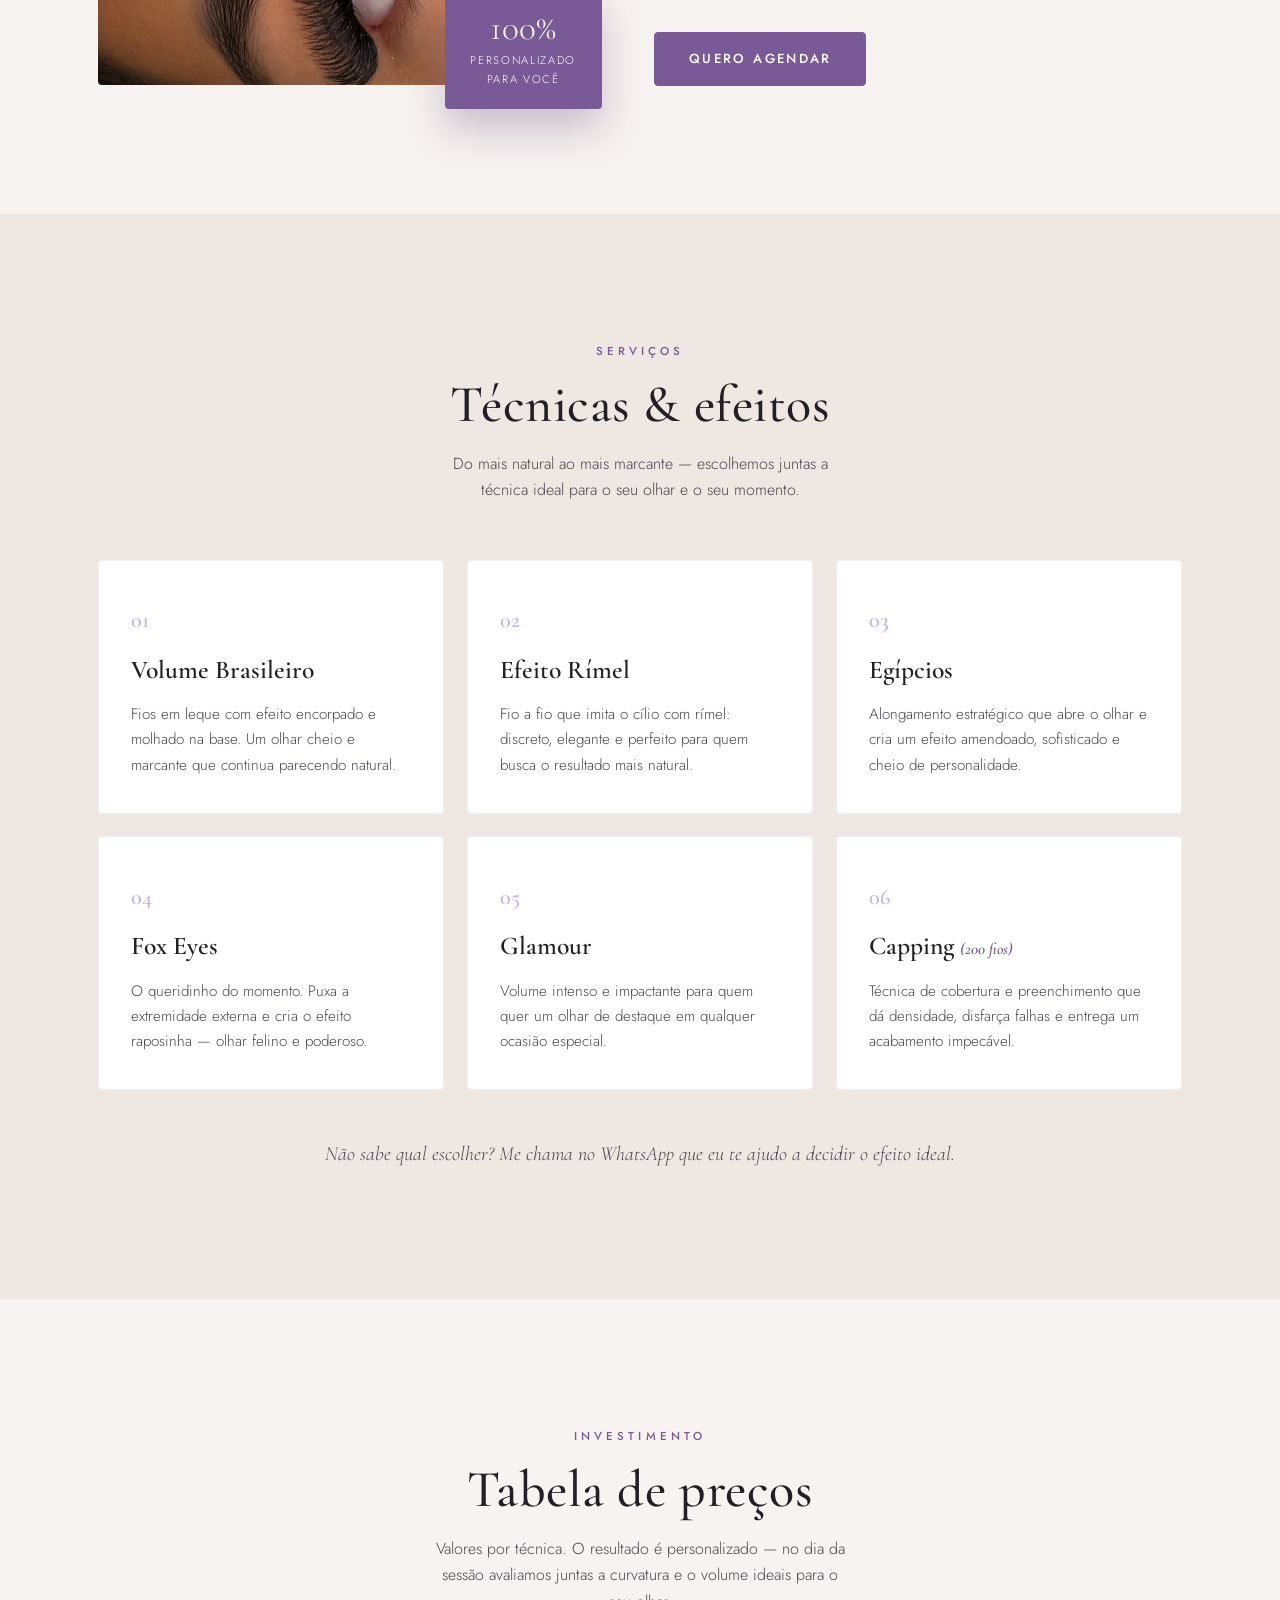
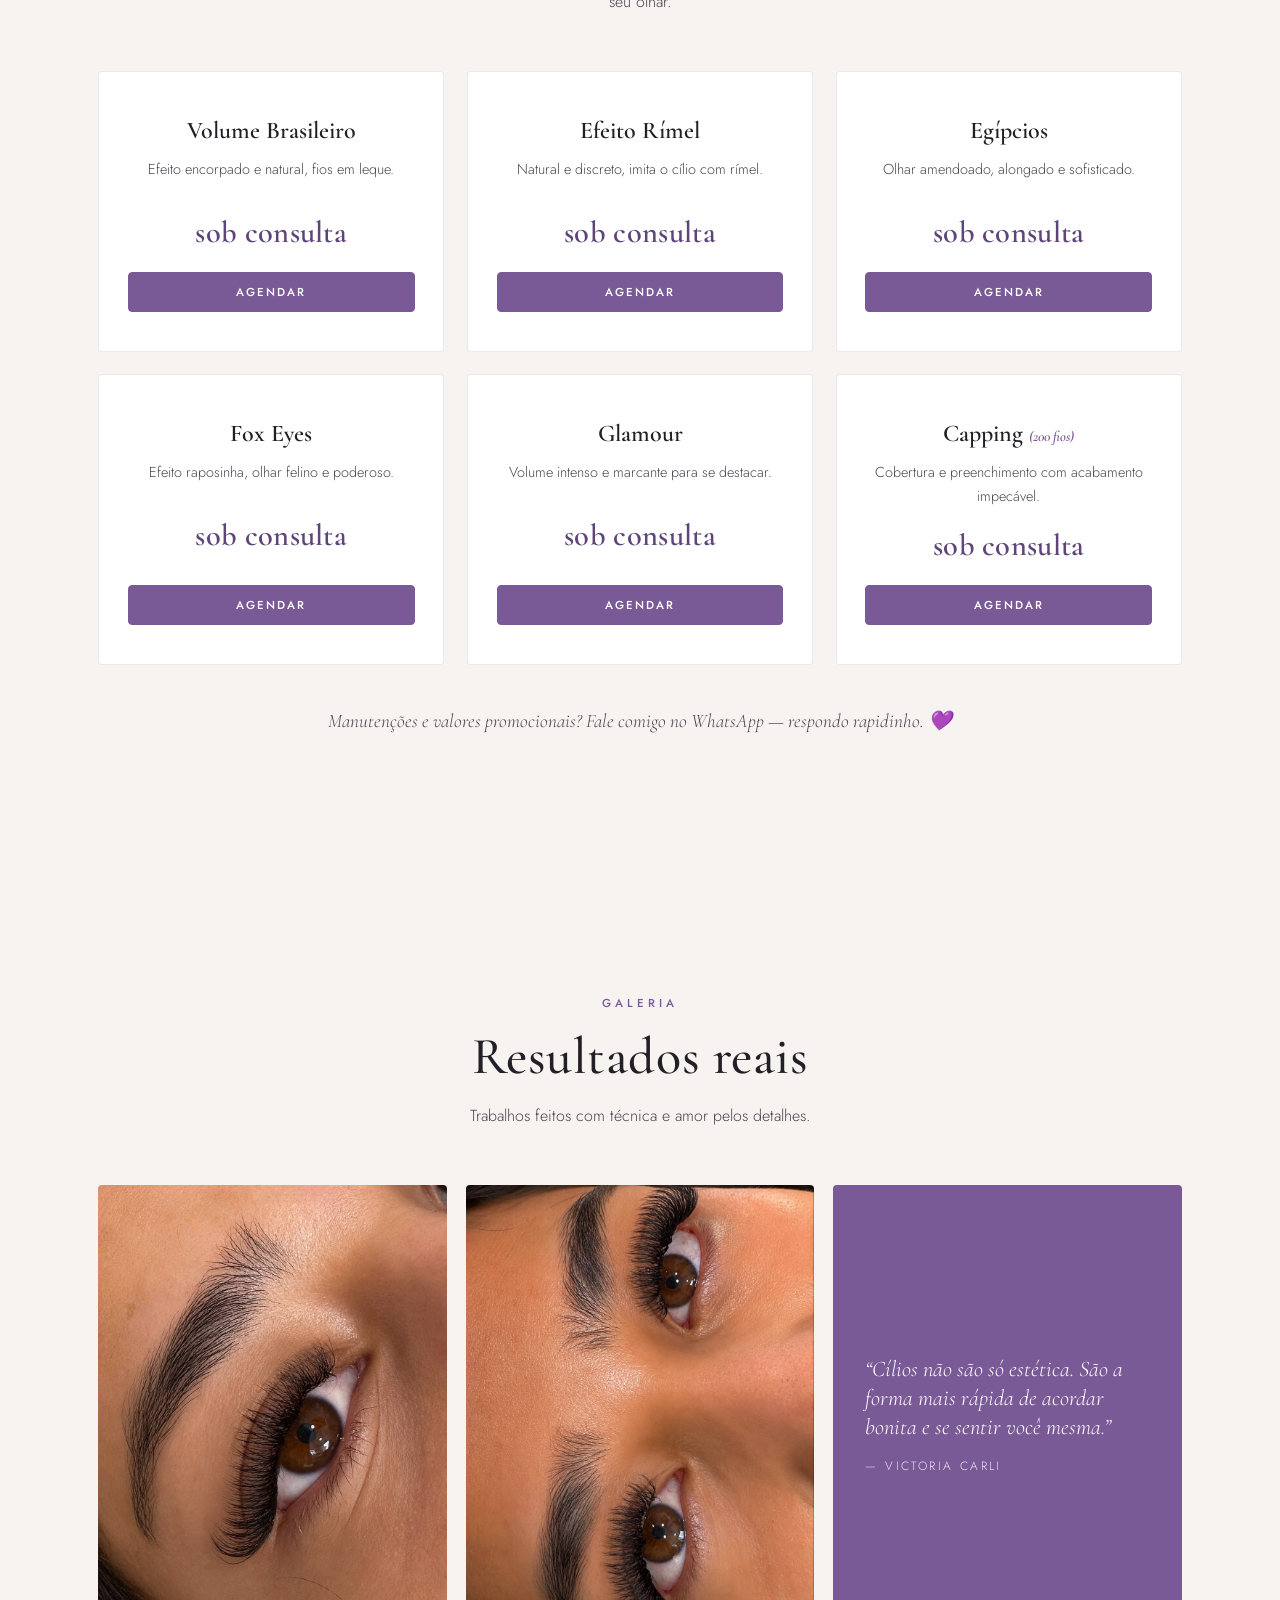
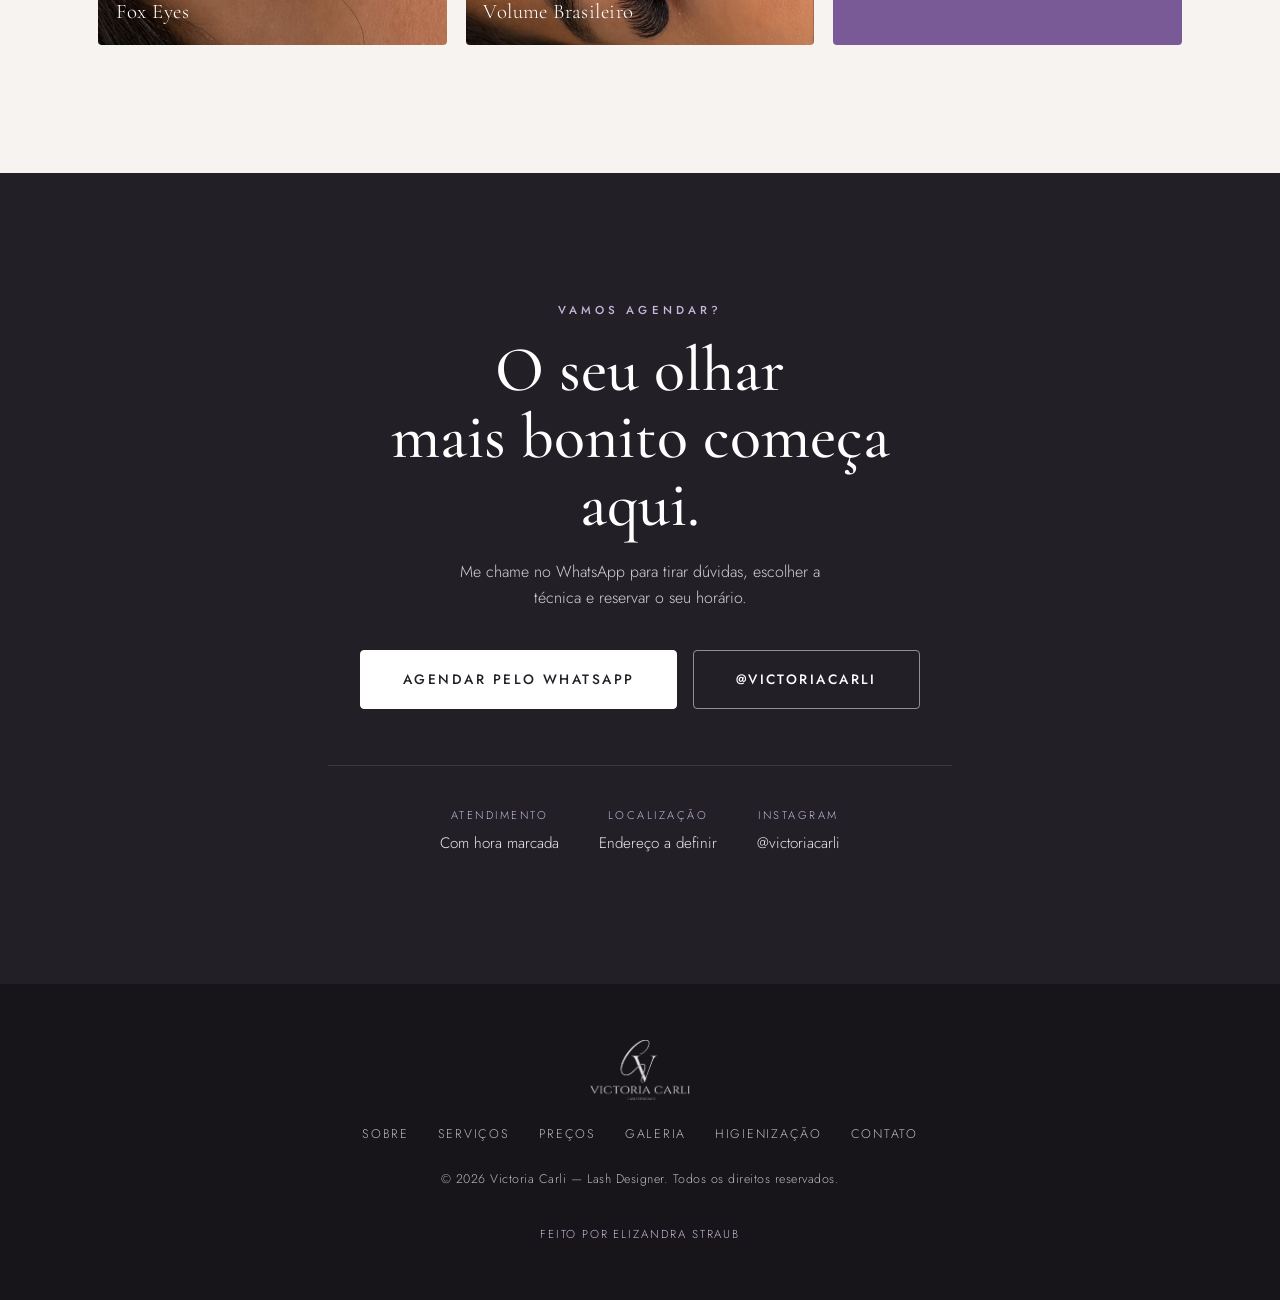
==== commit fc17417e: "Galeria em carrossel no mobile, Cuidados na pagina de higiene e credito no rodape - Galeria vira car" ====
--- a/index.html
+++ b/index.html
@@ -43,7 +43,7 @@
           </button>
           <div class="nav__ddmenu" role="menu">
             <a href="higienizacao.html" role="menuitem">Como higienizar meus cílios</a>
-            <a href="#cuidados" role="menuitem">Cuidados pós-aplicação</a>
+            <a href="higienizacao.html#cuidados" role="menuitem">Cuidados pós-aplicação</a>
           </div>
         </div>
         <a href="#contato" class="nav__link">Contato</a>
@@ -303,24 +303,6 @@
     </div>
   </section>
 
-  <!-- ===== CUIDADOS ===== -->
-  <section class="section care" id="cuidados">
-    <div class="container care__grid">
-      <div class="care__text reveal">
-        <p class="eyebrow">Cuidados</p>
-        <h2 class="section-title">Para durar<br>ainda mais.</h2>
-        <p>Seguindo alguns cuidados simples, suas extensões ficam lindas por muito mais tempo entre uma manutenção e outra.</p>
-        <a href="#contato" class="btn">Agendar manutenção</a>
-      </div>
-      <ul class="care__list reveal">
-        <li><span>01</span><div><strong>Primeiras 24h</strong><p>Evite água, vapor e calor direto nos olhos.</p></div></li>
-        <li><span>02</span><div><strong>Higiene diária</strong><p>Limpe os cílios com shampoo próprio e escovinha.</p></div></li>
-        <li><span>03</span><div><strong>Sem oleosos</strong><p>Evite produtos à base de óleo na região dos olhos.</p></div></li>
-        <li><span>04</span><div><strong>Manutenção</strong><p>Retorne a cada 15–20 dias para manter o volume.</p></div></li>
-      </ul>
-    </div>
-  </section>
-
   <!-- ===== CTA / CONTATO ===== -->
   <section class="section cta" id="contato">
     <div class="container cta__inner reveal">
@@ -362,6 +344,7 @@
         <a href="#contato">Contato</a>
       </nav>
       <p class="footer__copy">© <span id="year"></span> Victoria Carli — Lash Designer. Todos os direitos reservados.</p>
+      <p class="footer__credit">Feito por Elizandra Straub</p>
     </div>
   </footer>
 
--- a/styles.css
+++ b/styles.css
@@ -634,6 +634,13 @@
 .footer__nav a { font-size: 0.78rem; letter-spacing: 0.14em; text-transform: uppercase; transition: color 0.3s var(--ease); }
 .footer__nav a:hover { color: var(--lilac); }
 .footer__copy { font-size: 0.78rem; letter-spacing: 0.04em; }
+.footer__credit {
+  margin-top: 0.7rem;
+  font-size: 0.72rem;
+  letter-spacing: 0.16em;
+  text-transform: uppercase;
+  color: var(--lilac);
+}
 
 /* ===================================================================
    WHATSAPP FLUTUANTE
@@ -926,8 +933,34 @@
   .pricing__grid { grid-template-columns: 1fr; max-width: 420px; margin: 0 auto; }
   .price-card--featured { order: -1; }
   .hygiene__tips { grid-template-columns: 1fr; }
-  .gallery__grid { grid-template-columns: 1fr 1fr; }
-  .gallery__item--quote { grid-column: span 2; }
+  /* Galeria vira carrossel deslizável (2 cards por vez) */
+  .gallery__grid {
+    display: flex;
+    grid-template-columns: none;
+    grid-auto-rows: auto;
+    gap: 0.8rem;
+    overflow-x: auto;
+    scroll-snap-type: x mandatory;
+    -webkit-overflow-scrolling: touch;
+    padding-bottom: 1.1rem;
+    scroll-padding-left: 1.2rem;
+  }
+  .gallery__grid::-webkit-scrollbar { height: 4px; }
+  .gallery__grid::-webkit-scrollbar-track { background: var(--cream-2); border-radius: 2px; }
+  .gallery__grid::-webkit-scrollbar-thumb { background: var(--lilac); border-radius: 2px; }
+  .gallery__item,
+  .gallery__item--tall,
+  .gallery__item--quote {
+    flex: 0 0 calc(50% - 0.4rem);
+    height: 300px;
+    grid-row: auto;
+    scroll-snap-align: start;
+  }
+  .gallery__item--quote { padding: 1.4rem; }
+  .gallery__item--quote blockquote p { font-size: 1rem; line-height: 1.35; }
+  .gallery__item--quote cite { font-size: 0.65rem; margin-top: 0.7rem; }
+  .gallery__item figcaption { font-size: 1.1rem; }
+
   .cta__info { gap: 1.8rem 2.5rem; }
   .cta__info > div { flex: 1 1 40%; }
 }
@@ -944,9 +977,10 @@
   .marquee-band__inner { gap: 0.6rem 1rem; font-size: 0.66rem; letter-spacing: 0.2em; }
 
   .hygiene__steps { grid-template-columns: 1fr; max-width: 420px; margin: 0 auto; }
-  .gallery__grid { grid-template-columns: 1fr; grid-auto-rows: 300px; }
-  .gallery__item--quote { grid-column: span 1; }
-  .gallery__item--quote blockquote p { font-size: 1.2rem; }
+  /* galeria mantém o carrossel definido em 760px; cards um pouco menores */
+  .gallery__item,
+  .gallery__item--tall,
+  .gallery__item--quote { height: 260px; }
 
   .cta__actions { flex-direction: column; align-items: stretch; }
   .cta__actions .btn { width: 100%; }
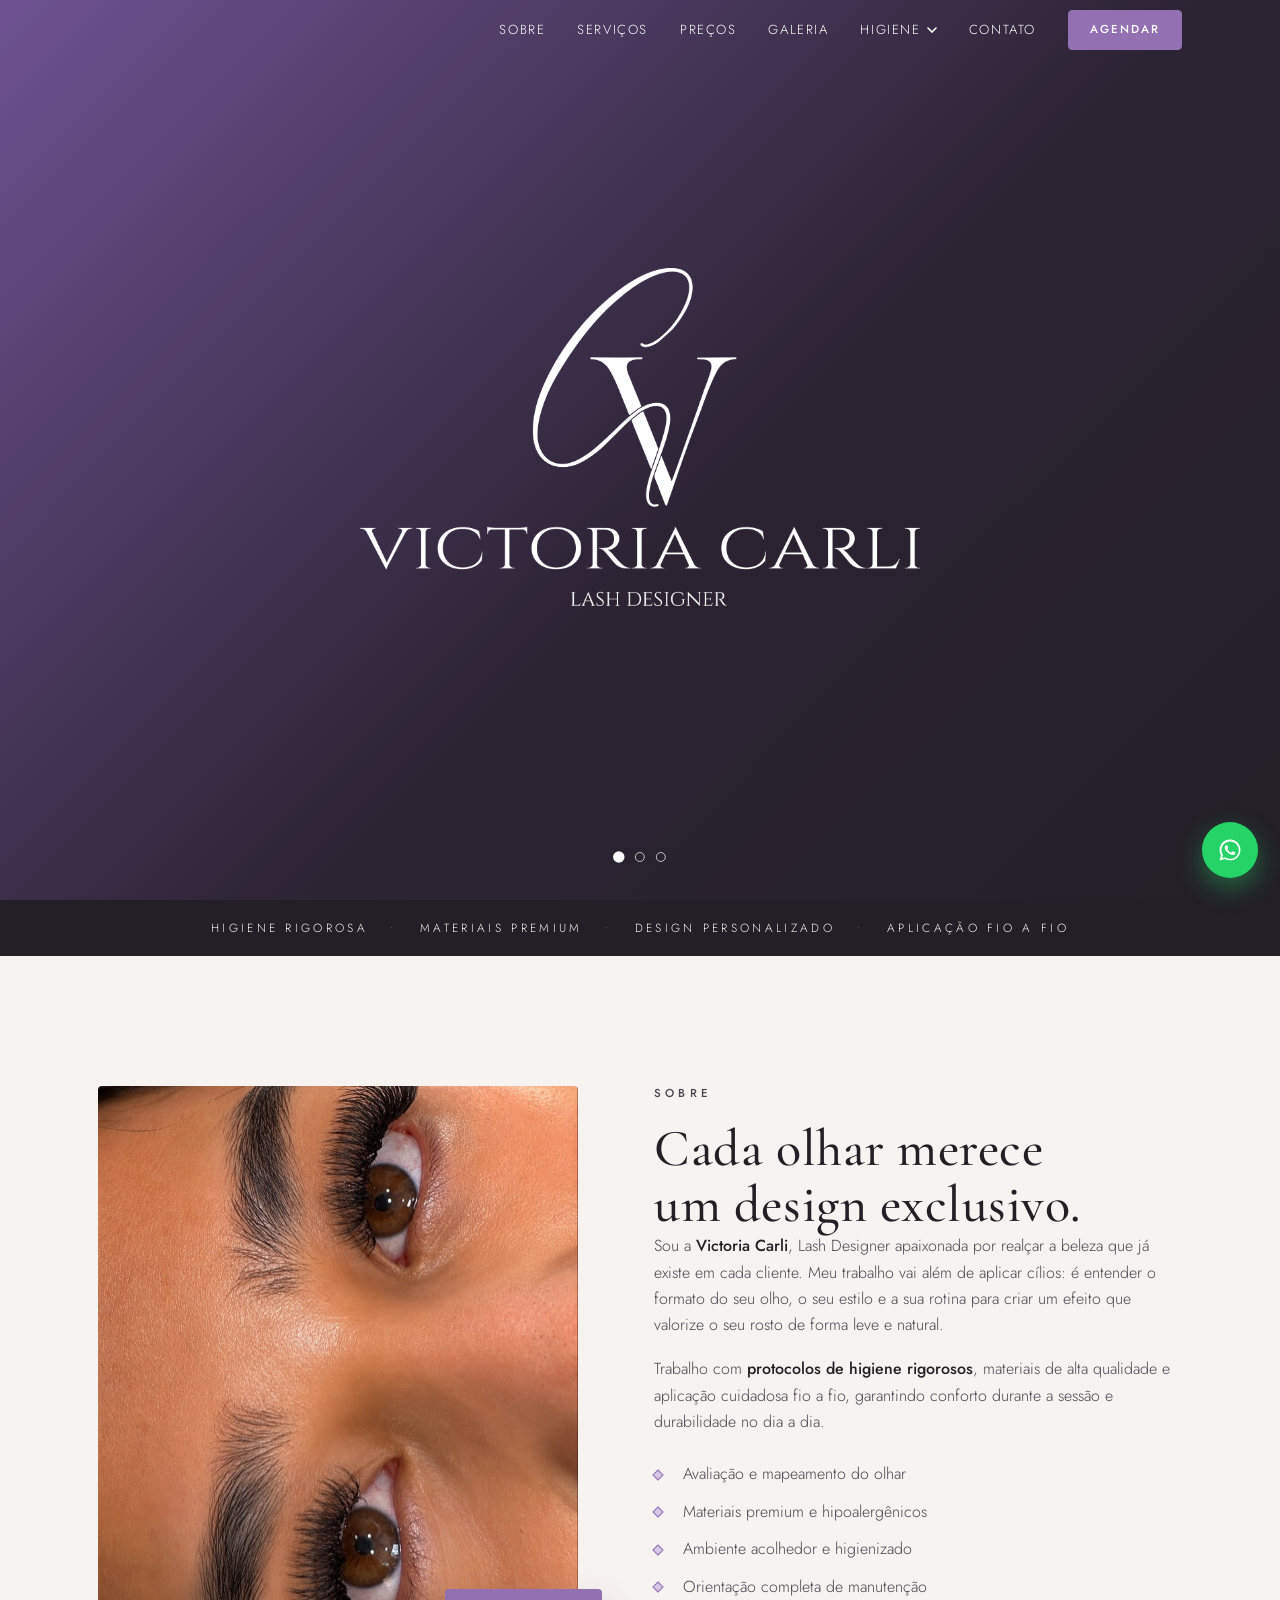
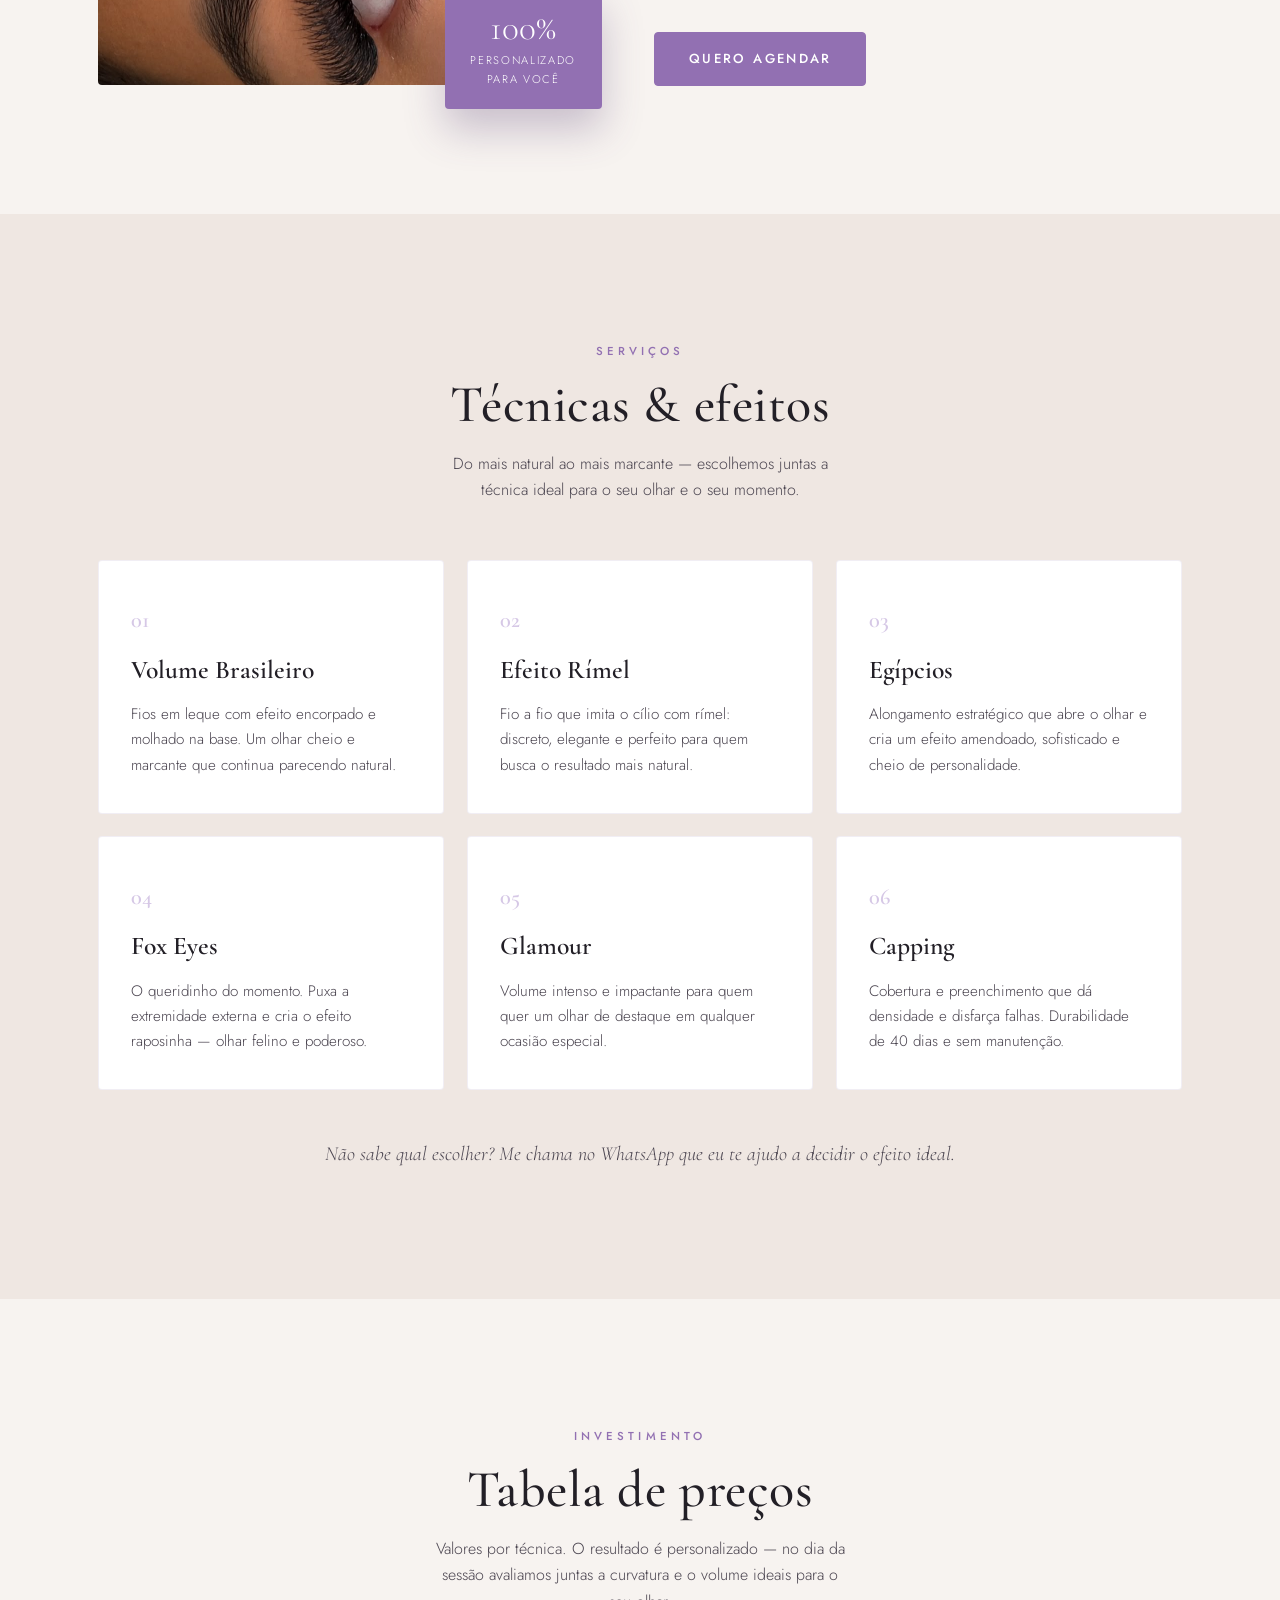
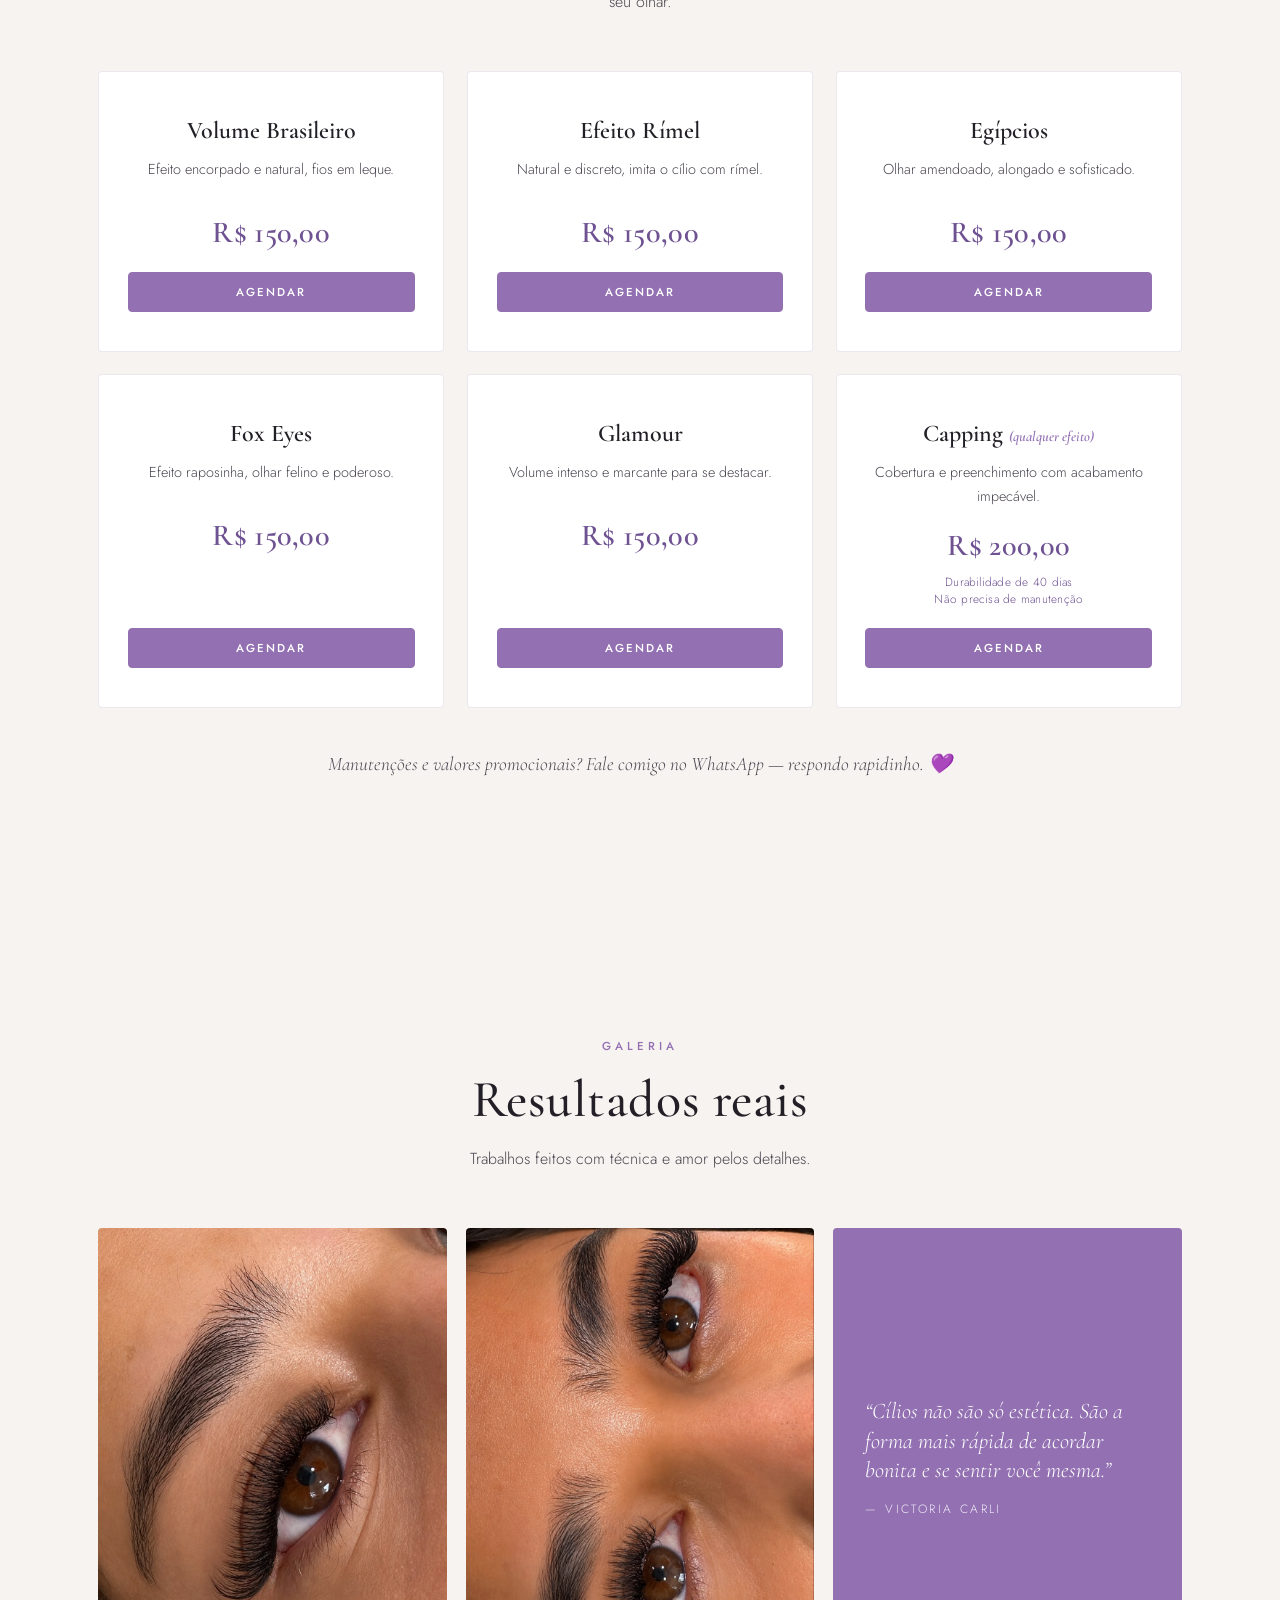
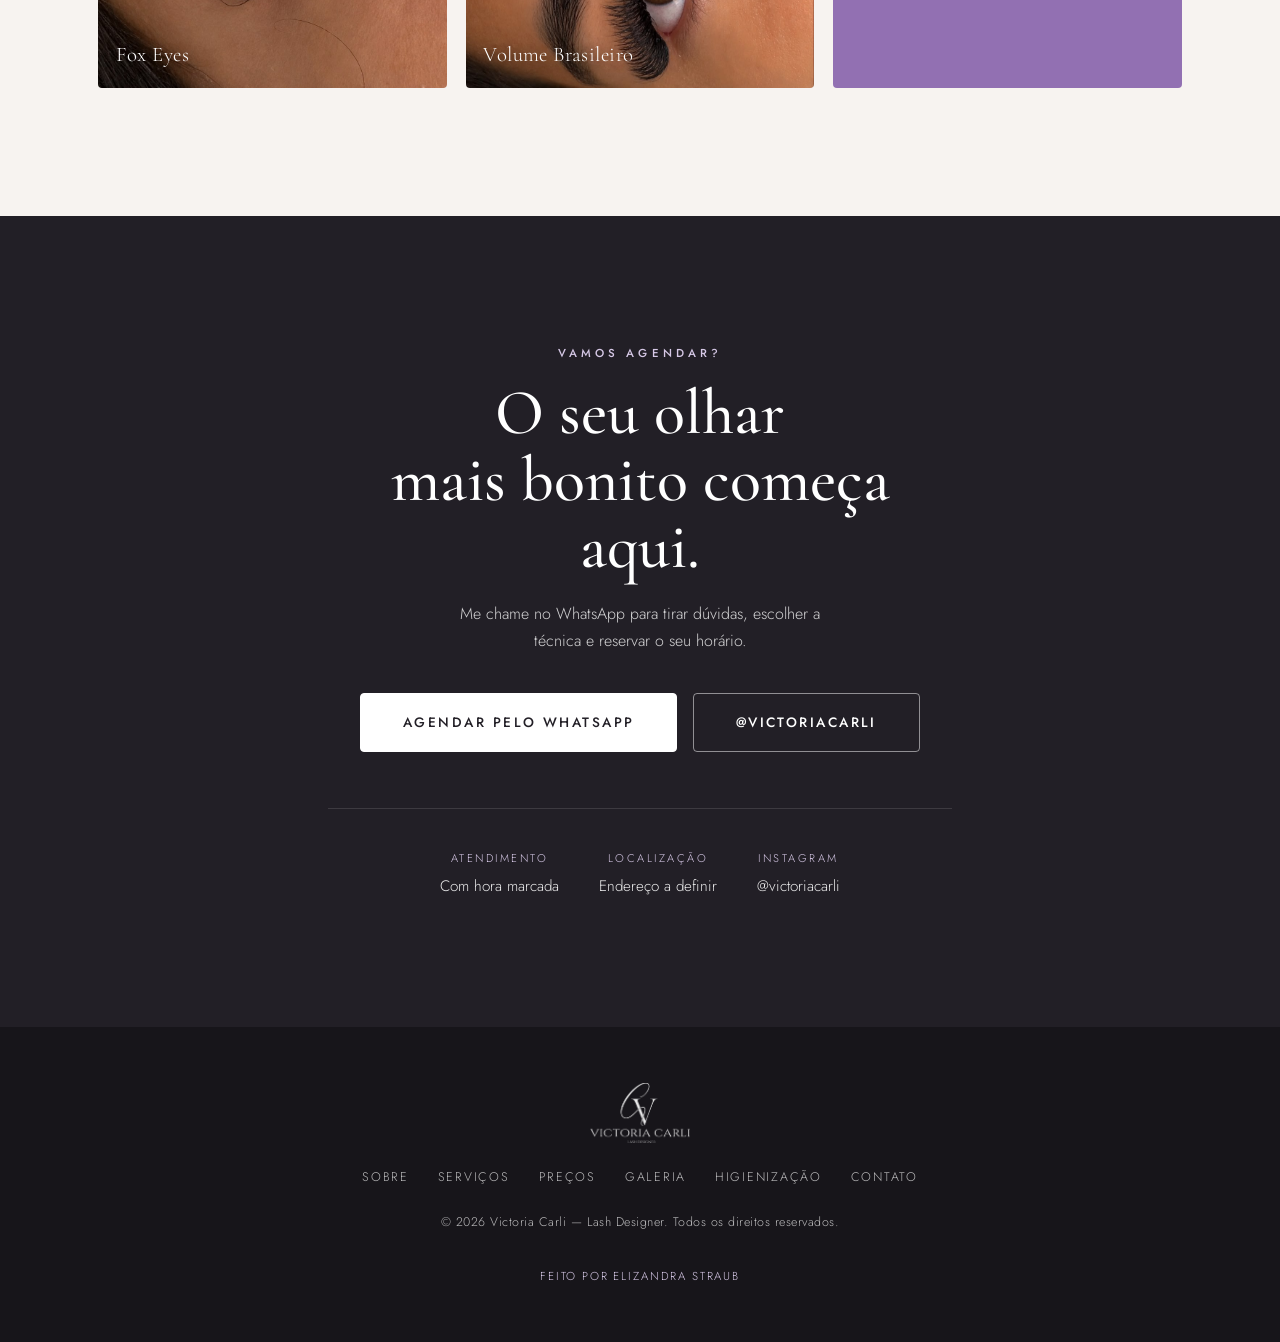
==== commit 08115a39: "Adiciona valores reais e clareia a paleta de roxo - Tecnicas a R$ 150,00; Capping a R$ 200,00 (qualq" ====
--- a/index.html
+++ b/index.html
@@ -202,8 +202,8 @@
 
         <article class="service-card reveal">
           <span class="service-card__index">06</span>
-          <h3>Capping <em>(200 fios)</em></h3>
-          <p>Técnica de cobertura e preenchimento que dá densidade, disfarça falhas e entrega um acabamento impecável.</p>
+          <h3>Capping</h3>
+          <p>Cobertura e preenchimento que dá densidade e disfarça falhas. Durabilidade de 40 dias e sem manutenção.</p>
         </article>
       </div>
 
@@ -229,42 +229,43 @@
         <article class="price-card reveal">
           <h3 class="price-card__name">Volume Brasileiro</h3>
           <p class="price-card__desc">Efeito encorpado e natural, fios em leque.</p>
-          <p class="price-card__value" data-price>sob consulta</p>
+          <p class="price-card__value" data-price>R$ 150,00</p>
           <a href="https://wa.me/5541996075073?text=Ol%C3%A1%20Victoria!%20Quero%20agendar%20o%20Volume%20Brasileiro." class="btn btn--sm price-card__btn" target="_blank" rel="noopener">Agendar</a>
         </article>
 
         <article class="price-card reveal">
           <h3 class="price-card__name">Efeito Rímel</h3>
           <p class="price-card__desc">Natural e discreto, imita o cílio com rímel.</p>
-          <p class="price-card__value" data-price>sob consulta</p>
+          <p class="price-card__value" data-price>R$ 150,00</p>
           <a href="https://wa.me/5541996075073?text=Ol%C3%A1%20Victoria!%20Quero%20agendar%20o%20Efeito%20R%C3%ADmel." class="btn btn--sm price-card__btn" target="_blank" rel="noopener">Agendar</a>
         </article>
 
         <article class="price-card reveal">
           <h3 class="price-card__name">Egípcios</h3>
           <p class="price-card__desc">Olhar amendoado, alongado e sofisticado.</p>
-          <p class="price-card__value" data-price>sob consulta</p>
+          <p class="price-card__value" data-price>R$ 150,00</p>
           <a href="https://wa.me/5541996075073?text=Ol%C3%A1%20Victoria!%20Quero%20agendar%20os%20C%C3%ADlios%20Eg%C3%ADpcios." class="btn btn--sm price-card__btn" target="_blank" rel="noopener">Agendar</a>
         </article>
 
         <article class="price-card reveal">
           <h3 class="price-card__name">Fox Eyes</h3>
           <p class="price-card__desc">Efeito raposinha, olhar felino e poderoso.</p>
-          <p class="price-card__value" data-price>sob consulta</p>
+          <p class="price-card__value" data-price>R$ 150,00</p>
           <a href="https://wa.me/5541996075073?text=Ol%C3%A1%20Victoria!%20Quero%20agendar%20o%20Fox%20Eyes." class="btn btn--sm price-card__btn" target="_blank" rel="noopener">Agendar</a>
         </article>
 
         <article class="price-card reveal">
           <h3 class="price-card__name">Glamour</h3>
           <p class="price-card__desc">Volume intenso e marcante para se destacar.</p>
-          <p class="price-card__value" data-price>sob consulta</p>
+          <p class="price-card__value" data-price>R$ 150,00</p>
           <a href="https://wa.me/5541996075073?text=Ol%C3%A1%20Victoria!%20Quero%20agendar%20o%20Glamour." class="btn btn--sm price-card__btn" target="_blank" rel="noopener">Agendar</a>
         </article>
 
         <article class="price-card reveal">
-          <h3 class="price-card__name">Capping <span>(200 fios)</span></h3>
+          <h3 class="price-card__name">Capping <span>(qualquer efeito)</span></h3>
           <p class="price-card__desc">Cobertura e preenchimento com acabamento impecável.</p>
-          <p class="price-card__value" data-price>sob consulta</p>
+          <p class="price-card__value" data-price>R$ 200,00</p>
+          <p class="price-card__meta">Durabilidade de 40 dias<br>Não precisa de manutenção</p>
           <a href="https://wa.me/5541996075073?text=Ol%C3%A1%20Victoria!%20Quero%20agendar%20o%20Capping." class="btn btn--sm price-card__btn" target="_blank" rel="noopener">Agendar</a>
         </article>
       </div>
--- a/styles.css
+++ b/styles.css
@@ -8,10 +8,10 @@
   --cream-2:     #EFE7E2;
   --ink:         #221F26;
   --ink-soft:    #4B4550;
-  --purple:      #7A5A96;
-  --purple-deep: #5E4478;
-  --lilac:       #C9B6DB;
-  --lilac-soft:  #EBE2F2;
+  --purple:      #9270B2;
+  --purple-deep: #6E5292;
+  --lilac:       #D6C8E6;
+  --lilac-soft:  #F1ECF8;
   --white:       #FFFFFF;
 
   --font-serif: "Cormorant Garamond", Georgia, "Times New Roman", serif;
@@ -130,10 +130,8 @@
   box-shadow: 0 1px 0 rgba(34,31,38,0.06);
 }
 .header__inner { display: flex; align-items: center; justify-content: space-between; }
-.header__logo { height: 52px; width: auto; transition: height 0.4s var(--ease), opacity 0.4s var(--ease); }
-.site-header.scrolled .header__logo { height: 44px; }
-/* Esconde a logo pequena no topo (sobre o hero); aparece ao rolar */
-.site-header:not(.scrolled) .header__logo { opacity: 0; visibility: hidden; }
+/* Logo pequena do cabeçalho removida a pedido */
+.header__logo { display: none; }
 
 .nav { display: flex; align-items: center; gap: 2rem; }
 .nav__link {
@@ -701,6 +699,13 @@
   letter-spacing: 0.01em;
   margin-bottom: 1.4rem;
   line-height: 1.1;
+}
+.price-card__meta {
+  font-size: 0.74rem;
+  line-height: 1.4;
+  letter-spacing: 0.02em;
+  color: var(--purple-deep);
+  margin: -0.7rem 0 1.3rem;
 }
 .price-card__btn { width: 100%; margin-top: auto; }
 
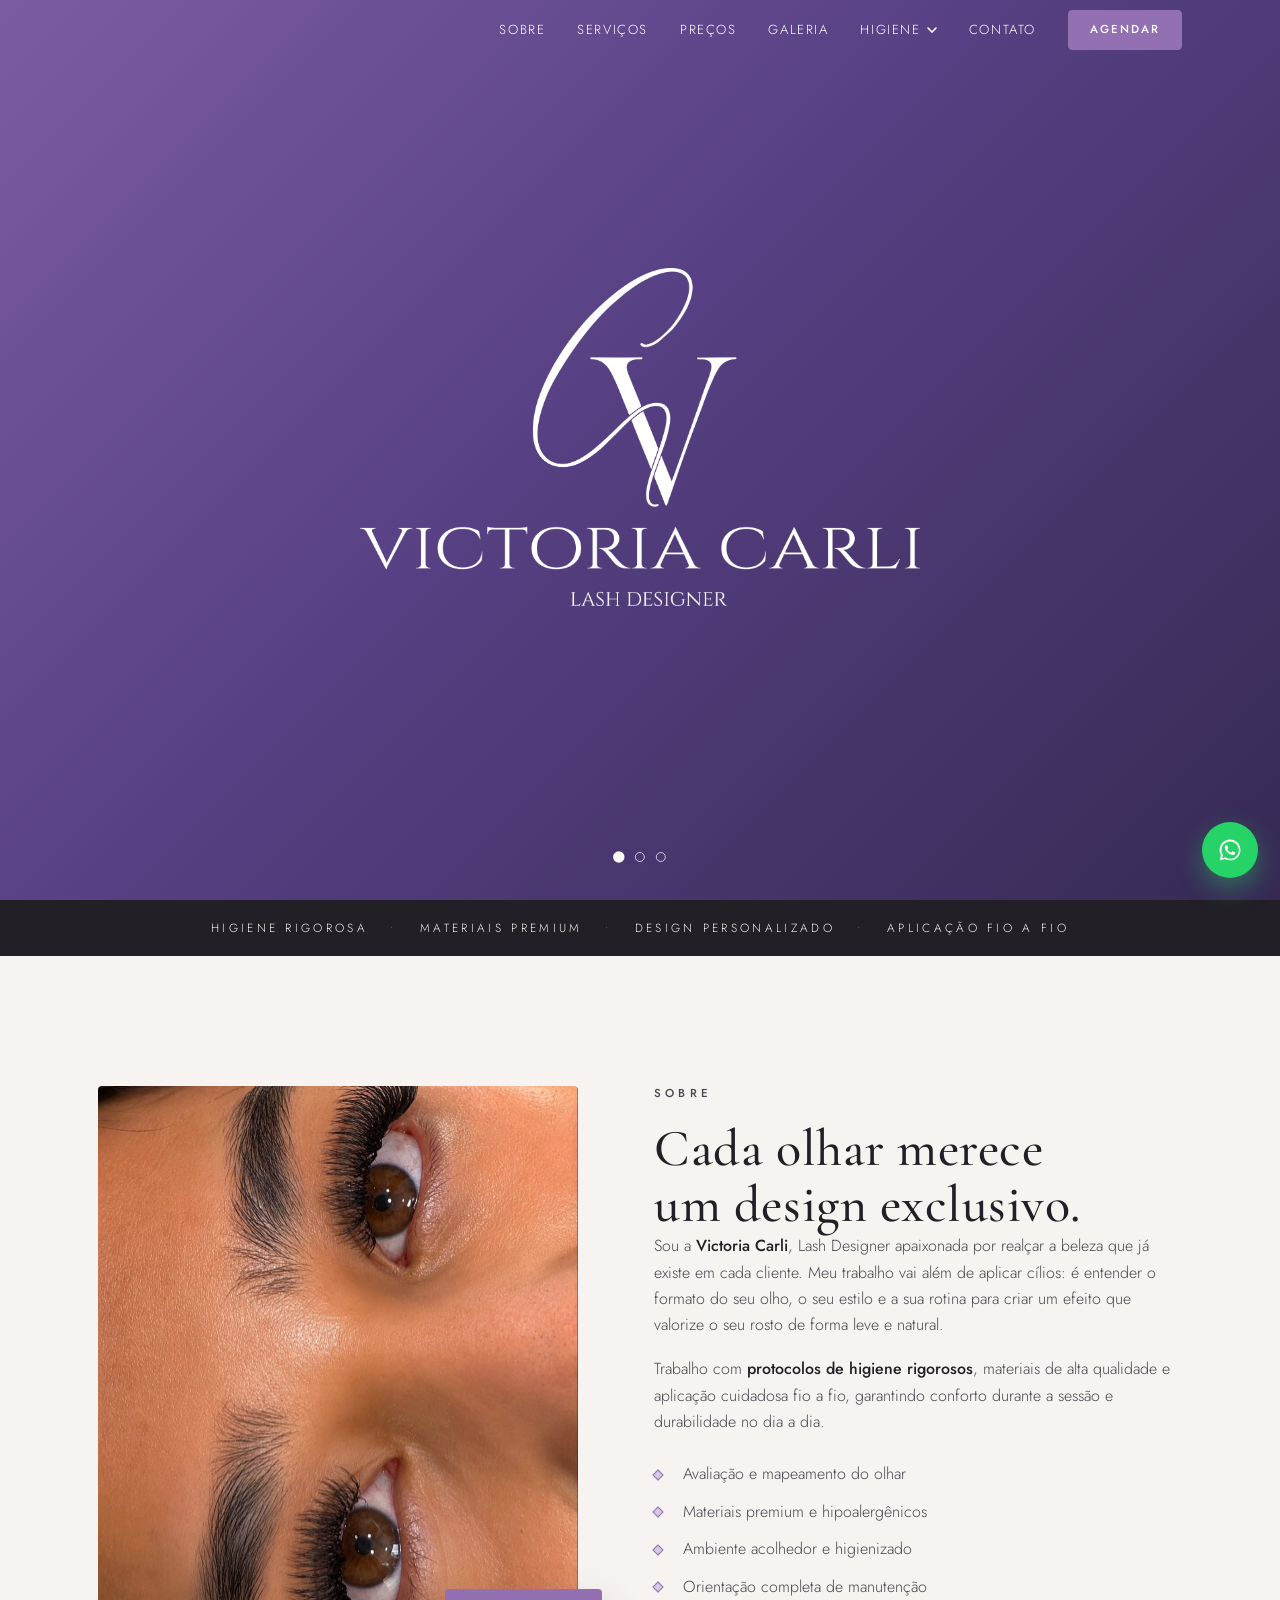
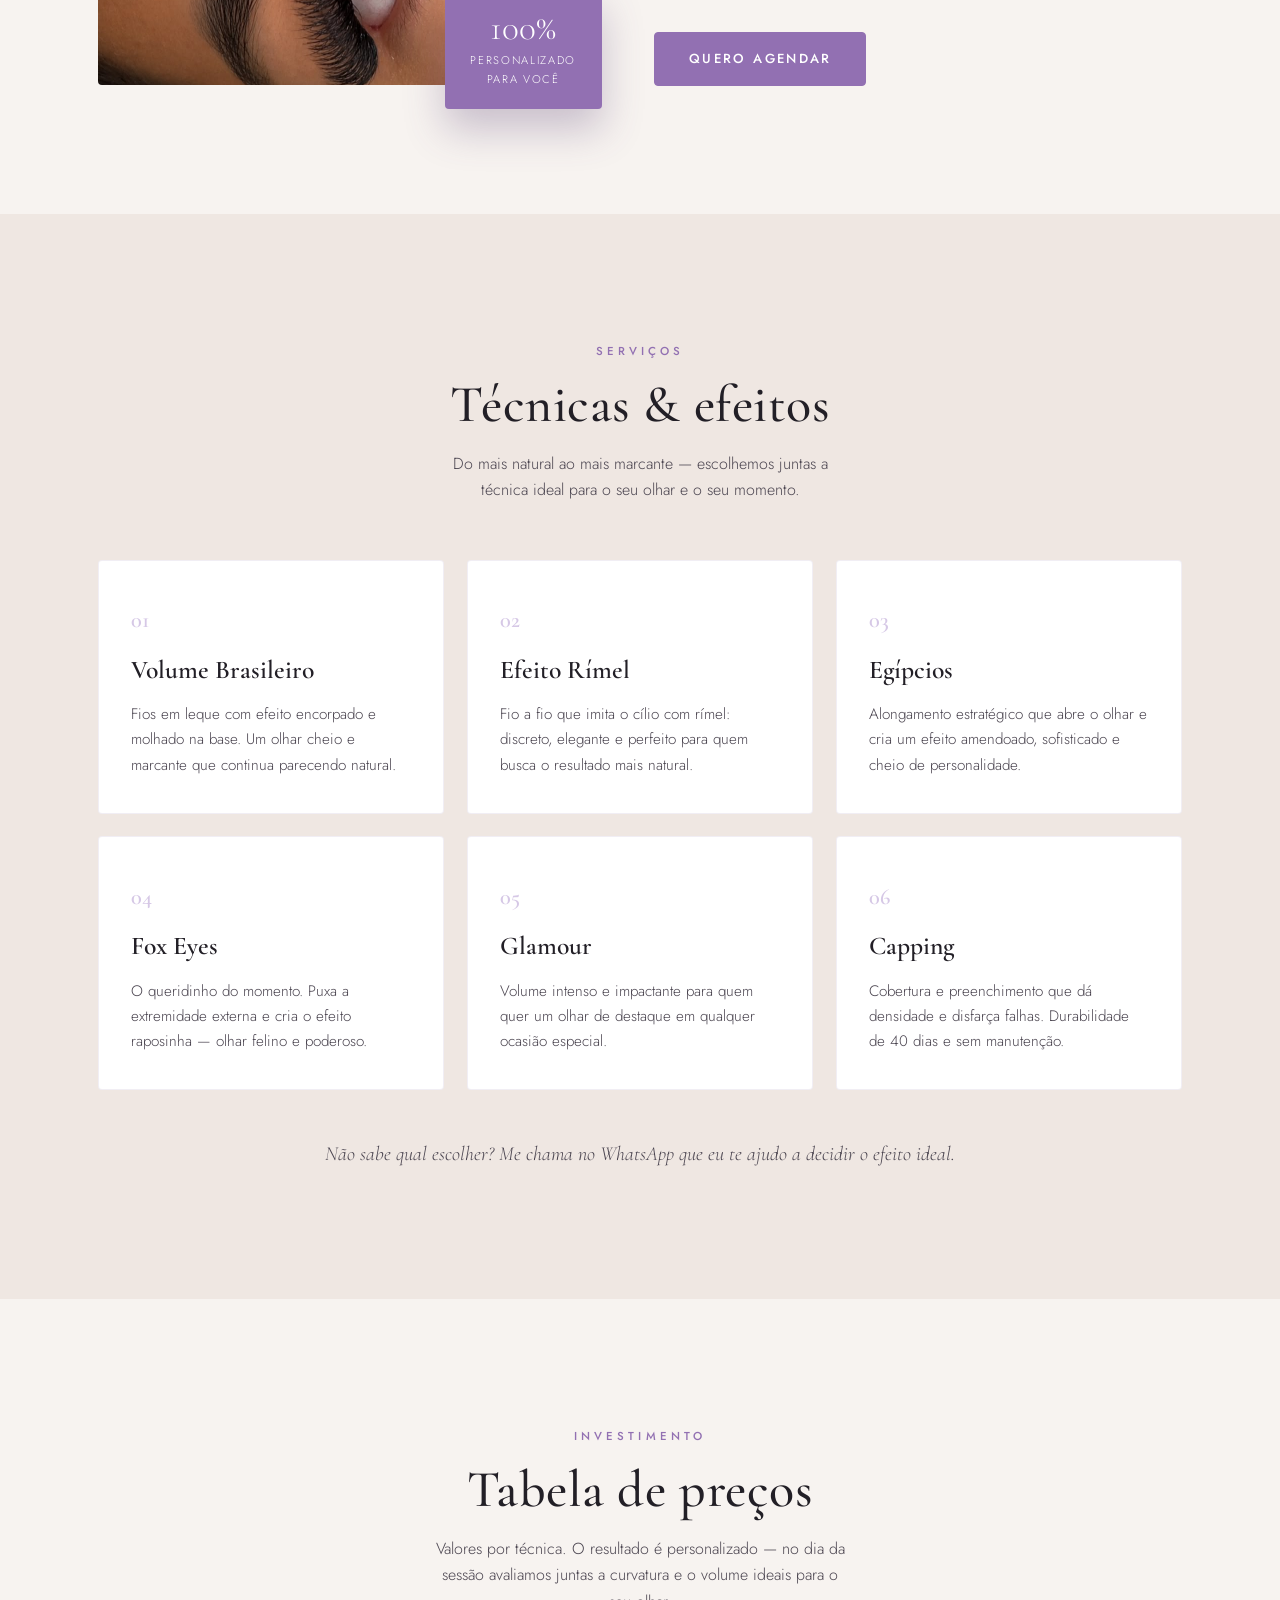
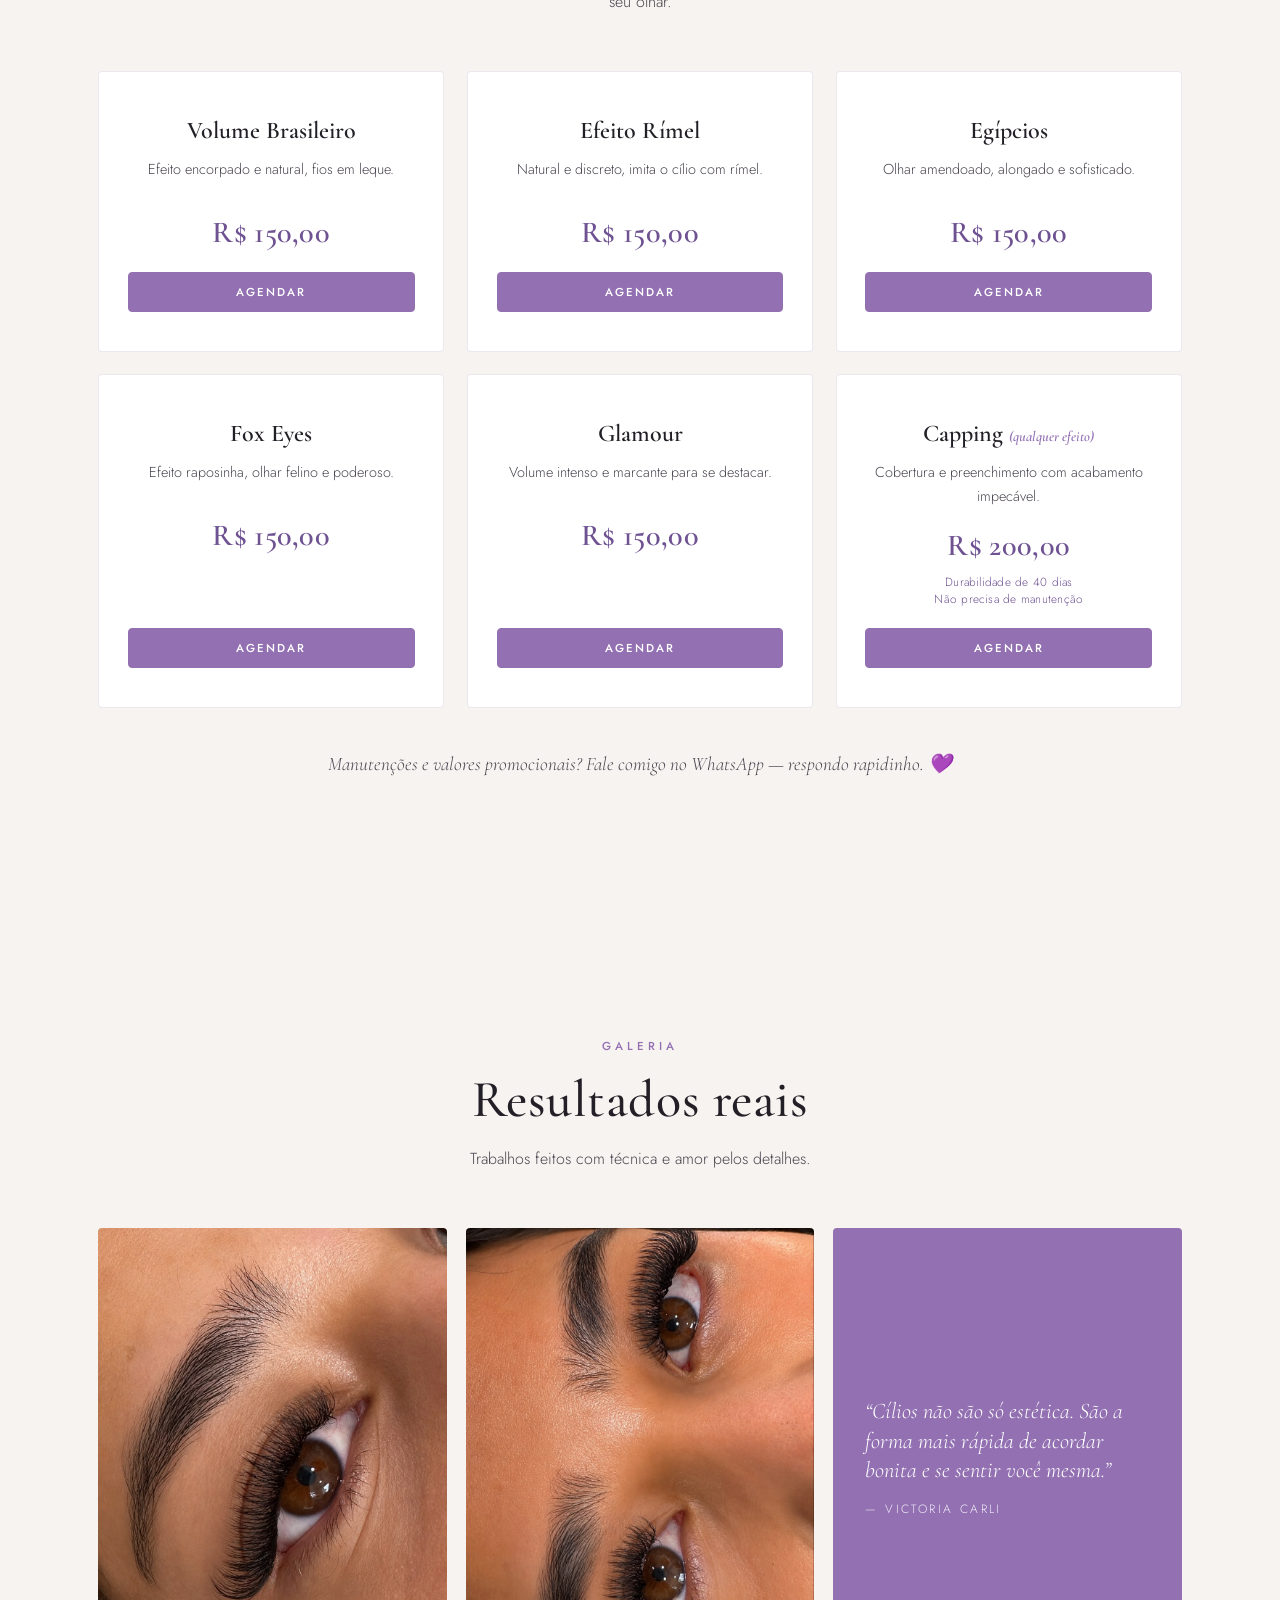
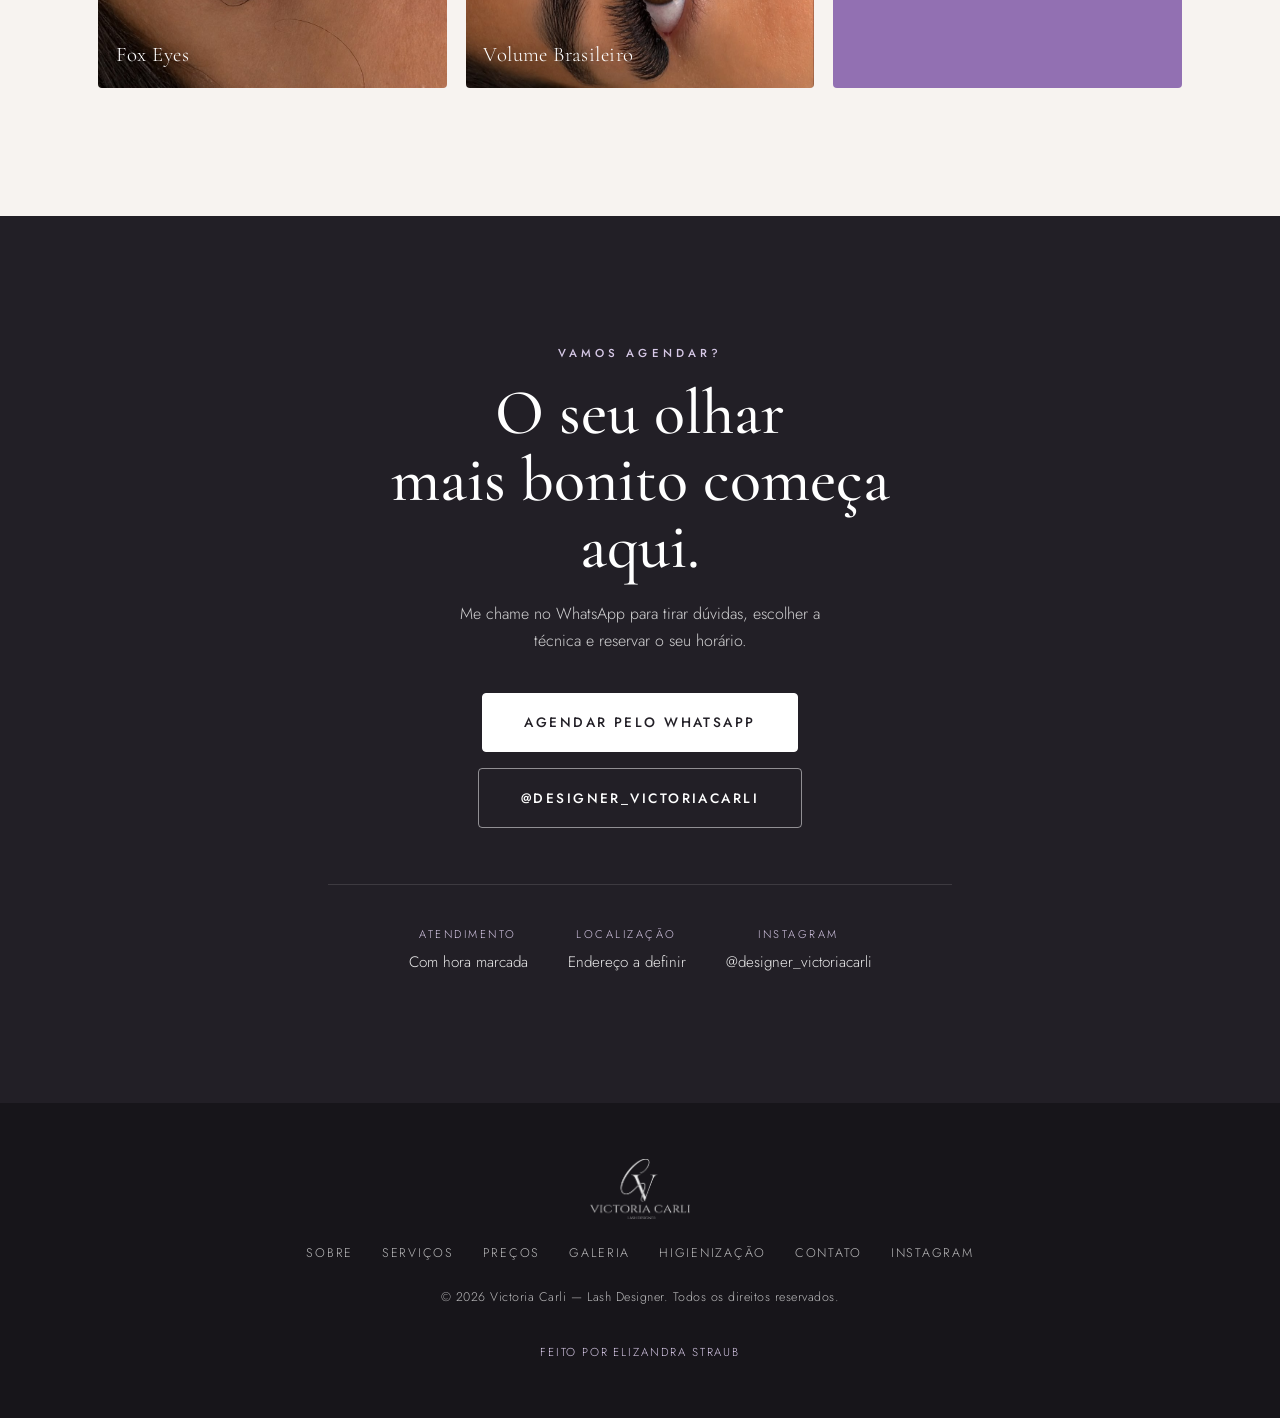
==== commit 2c0f9a33: "Adiciona Instagram real (@designer_victoriacarli) - Atualiza CTA e bloco de contato com o @ correto " ====
--- a/index.html
+++ b/index.html
@@ -319,15 +319,15 @@
           Agendar pelo WhatsApp
         </a>
         <!-- TODO: substituir pelo @ real do Instagram -->
-        <a href="https://instagram.com/victoriacarli" class="btn btn--ghost-light btn--lg" target="_blank" rel="noopener">
-          @victoriacarli
+        <a href="https://www.instagram.com/designer_victoriacarli" class="btn btn--ghost-light btn--lg" target="_blank" rel="noopener">
+          @designer_victoriacarli
         </a>
       </div>
 
       <div class="cta__info">
         <div><span>Atendimento</span><p>Com hora marcada</p></div>
         <div><span>Localização</span><p>Endereço a definir</p></div>
-        <div><span>Instagram</span><p>@victoriacarli</p></div>
+        <div><span>Instagram</span><p><a href="https://www.instagram.com/designer_victoriacarli" target="_blank" rel="noopener">@designer_victoriacarli</a></p></div>
       </div>
     </div>
   </section>
@@ -343,6 +343,7 @@
         <a href="#galeria">Galeria</a>
         <a href="higienizacao.html">Higienização</a>
         <a href="#contato">Contato</a>
+        <a href="https://www.instagram.com/designer_victoriacarli" target="_blank" rel="noopener">Instagram</a>
       </nav>
       <p class="footer__copy">© <span id="year"></span> Victoria Carli — Lash Designer. Todos os direitos reservados.</p>
       <p class="footer__credit">Feito por Elizandra Straub</p>
--- a/styles.css
+++ b/styles.css
@@ -276,7 +276,7 @@
 .hero__slide--brand {
   justify-content: center;
   text-align: center;
-  background: linear-gradient(135deg, var(--purple-deep) 0%, #2c2333 55%, var(--ink) 100%);
+  background: linear-gradient(135deg, #7B5CA3 0%, #574083 45%, #362A54 100%);
 }
 .hero__brand-inner { position: relative; padding: 6rem 1.5rem; }
 .hero__brandlogo {
@@ -378,7 +378,7 @@
   align-items: center;
   text-align: center;
   color: var(--white);
-  background: linear-gradient(135deg, var(--purple-deep) 0%, #2c2333 55%, var(--ink) 100%);
+  background: linear-gradient(135deg, #7B5CA3 0%, #574083 45%, #362A54 100%);
   padding: 8rem 0 4rem;
 }
 .page-hero__inner { max-width: 720px; margin: 0 auto; }
